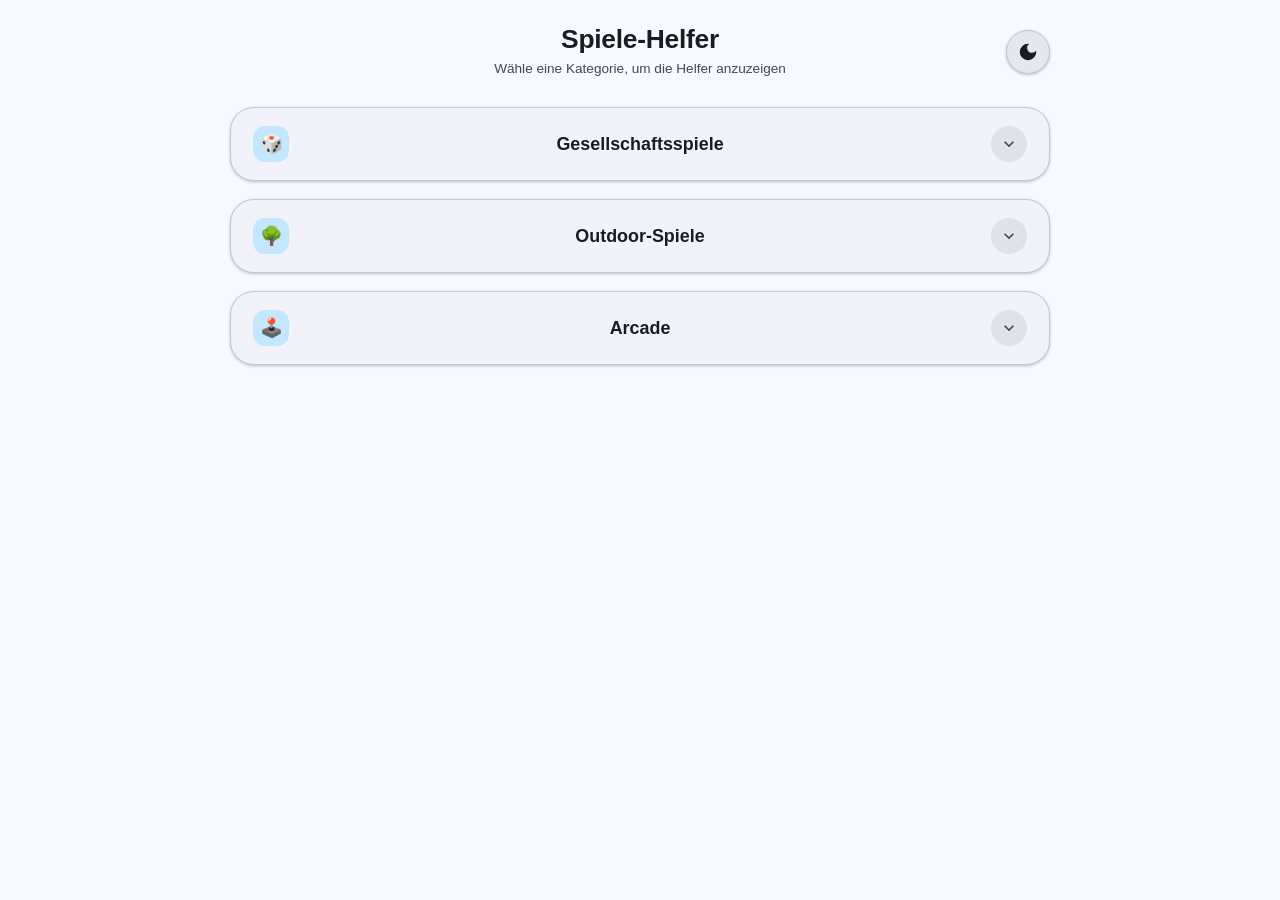
==== index.html @ da310064 "Add files via upload Komplette Überarbeitung der Optik in M3 Material Design.  Vereinheitlichung vo" ====
<!DOCTYPE html>
<html lang="de">
<head>
  <meta charset="UTF-8">
  <meta name="viewport" content="width=device-width, initial-scale=1.0">

  <!-- Cache-Steuerung -->
  <meta http-equiv="Cache-Control" content="no-cache, no-store, must-revalidate">
  <meta http-equiv="Pragma" content="no-cache">
  <meta http-equiv="Expires" content="0">

  <title>Spiele-Helfer</title>
  <link rel="manifest" href="manifest.json">
  <link rel="stylesheet" href="styles.css">
  <script>
    (function() {
      function updateLinks(theme) {
        document.querySelectorAll('a[href]').forEach(function(link) {
          const raw = link.getAttribute('href');
          if (!raw || raw.startsWith('#') || raw.startsWith('javascript:')) return;
          link.setAttribute('href', raw.split('#')[0] + '#theme=' + theme);
        });
      }
      function applyTheme(theme) {
        document.documentElement.setAttribute('data-theme', theme);
        try { localStorage.setItem('spiele_theme', theme); } catch (e) {}
        try { window.name = 'spiele_theme:' + theme; } catch (e) {}
        try { history.replaceState(null, '', location.pathname + location.search + '#theme=' + theme); } catch (e) {}
        updateLinks(theme);
      }
      function getInitialTheme() {
        const hashMatch = (location.hash || '').match(/theme=(dark|light)/);
        if (hashMatch) return hashMatch[1];
        const nameMatch = (window.name || '').match(/spiele_theme:(dark|light)/);
        if (nameMatch) return nameMatch[1];
        try {
          const saved = localStorage.getItem('spiele_theme');
          if (saved === 'dark' || saved === 'light') return saved;
        } catch (e) {}
        return (window.matchMedia && window.matchMedia('(prefers-color-scheme: dark)').matches) ? 'dark' : 'light';
      }
      applyTheme(getInitialTheme());
      window.addEventListener('DOMContentLoaded', function() {
        applyTheme(document.documentElement.getAttribute('data-theme') || 'dark');
      });
      window.addEventListener('pageshow', function() {
        const nameMatch = (window.name || '').match(/spiele_theme:(dark|light)/);
        if (nameMatch) { applyTheme(nameMatch[1]); return; }
        try {
          const saved = localStorage.getItem('spiele_theme');
          if (saved === 'dark' || saved === 'light') applyTheme(saved);
        } catch (err) {}
      });
      window.addEventListener('storage', function(e) {
        if (e.key === 'spiele_theme' && (e.newValue === 'dark' || e.newValue === 'light')) {
          applyTheme(e.newValue);
        }
      });
      document.addEventListener('click', function(e) {
        const link = e.target && e.target.closest ? e.target.closest('a[href]') : null;
        if (!link) return;
        const raw = link.getAttribute('href');
        if (!raw || raw.startsWith('#') || raw.startsWith('javascript:')) return;
        const theme = document.documentElement.getAttribute('data-theme') || 'dark';
        link.setAttribute('href', raw.split('#')[0] + '#theme=' + theme);
      }, true);
      window.toggleTheme = function() {
        const current = document.documentElement.getAttribute('data-theme') || 'dark';
        applyTheme(current === 'dark' ? 'light' : 'dark');
      };
    })();
  </script>
  <style>
    .container {
      width: 100%;
      max-width: 820px;
    }

    /* M3 Category Accordion */
    details.category {
      margin-bottom: 18px;
      border: 1px solid var(--md-sys-color-outline-variant);
      border-radius: var(--md-sys-shape-corner-xl);
      background-color: var(--md-sys-color-surface-container-low);
      box-shadow: var(--md-sys-elevation-1);
      overflow: hidden;
      transition: border-color 0.2s ease, background-color 0.25s ease, box-shadow 0.2s ease;
    }

    details.category[open] {
      border-color: var(--md-sys-color-primary);
      background-color: var(--md-sys-color-surface-container);
    }

    summary.category-header {
      padding: 18px 22px;
      font-size: 1.12rem;
      font-weight: 700;
      color: var(--md-sys-color-on-surface);
      cursor: pointer;
      list-style: none;
      display: grid;
      grid-template-columns: 36px 1fr 36px;
      align-items: center;
      gap: 12px;
      user-select: none;
      transition: background-color 0.2s ease, color 0.2s ease;
    }

    summary.category-header::-webkit-details-marker {
      display: none;
    }

    summary.category-header:hover {
      background-color: var(--md-sys-color-surface-container-high);
    }

    .category-label {
      text-align: center;
      width: 100%;
    }

    .category-badge {
      display: inline-flex;
      align-items: center;
      justify-content: center;
      width: 36px;
      height: 36px;
      border-radius: var(--md-sys-shape-corner-md);
      background-color: var(--md-sys-color-secondary-container);
      color: var(--md-sys-color-on-secondary-container);
      font-size: 1.15rem;
    }

    .chevron {
      width: 36px;
      height: 36px;
      border-radius: var(--md-sys-shape-corner-full);
      display: inline-flex;
      align-items: center;
      justify-content: center;
      background-color: var(--md-sys-color-surface-container-highest);
      color: var(--md-sys-color-on-surface-variant);
      transition: transform 0.25s ease, background-color 0.2s ease, color 0.2s ease;
    }

    .chevron svg {
      width: 20px;
      height: 20px;
      fill: currentColor;
    }

    details[open] .chevron {
      transform: rotate(180deg);
      background-color: var(--md-sys-color-primary-container);
      color: var(--md-sys-color-on-primary-container);
    }

    /* Spiele-Grid innerhalb einer Kategorie */
    .grid {
      display: grid;
      grid-template-columns: repeat(auto-fit, minmax(230px, 1fr));
      gap: 14px;
      padding: 4px 18px 20px 18px;
    }

    .game-card {
      background-color: var(--md-sys-color-surface-container-lowest);
      border: 1px solid var(--md-sys-color-outline-variant);
      border-radius: var(--md-sys-shape-corner-lg);
      padding: 18px;
      text-decoration: none;
      color: var(--md-sys-color-on-surface);
      transition: transform 0.2s ease, border-color 0.2s ease, box-shadow 0.2s ease, background-color 0.2s ease;
      display: flex;
      align-items: flex-start;
      gap: 14px;
      box-shadow: var(--md-sys-elevation-1);
    }

    .game-card:hover {
      transform: translateY(-2px);
      border-color: var(--md-sys-color-primary);
      box-shadow: var(--md-sys-elevation-2);
      background-color: var(--md-sys-color-surface-container-low);
    }

    .game-card:active {
      transform: scale(0.98);
    }

    .icon {
      width: 48px;
      height: 48px;
      border-radius: var(--md-sys-shape-corner-md);
      background-color: var(--md-sys-color-primary-container);
      color: var(--md-sys-color-on-primary-container);
      display: flex;
      align-items: center;
      justify-content: center;
      font-size: 1.6rem;
      flex-shrink: 0;
    }

    .title {
      font-size: 1.05rem;
      font-weight: 700;
      margin-bottom: 4px;
      color: var(--md-sys-color-on-surface);
    }

    .desc {
      font-size: 0.85rem;
      color: var(--md-sys-color-on-surface-variant);
      line-height: 1.4;
    }
  </style>
</head>
<body>

<div class="container">
  <header class="m3-top-app-bar">
    <div class="m3-top-app-bar-spacer" aria-hidden="true"></div>
    <div class="m3-top-app-bar-title-group">
      <h1 class="m3-top-app-bar-title">Spiele-Helfer</h1>
      <p class="m3-top-app-bar-subtitle">Wähle eine Kategorie, um die Helfer anzuzeigen</p>
    </div>
    <button type="button" class="m3-icon-btn" onclick="toggleTheme()" aria-label="Darstellung umschalten" title="Light/Dark Mode umschalten">
      <svg class="icon-sun" viewBox="0 0 24 24" aria-hidden="true"><path d="M12 7c-2.76 0-5 2.24-5 5s2.24 5 5 5 5-2.24 5-5-2.24-5-5-5zM2 13h2c.55 0 1-.45 1-1s-.45-1-1-1H2c-.55 0-1 .45-1 1s.45 1 1 1zm18 0h2c.55 0 1-.45 1-1s-.45-1-1-1h-2c-.55 0-1 .45-1 1s.45 1 1 1zM11 2v2c0 .55.45 1 1 1s1-.45 1-1V2c0-.55-.45-1-1-1s-1 .45-1 1zm0 18v2c0 .55.45 1 1 1s1-.45 1-1v-2c0-.55-.45-1-1-1s-1 .45-1 1zM5.99 4.58a.996.996 0 0 0-1.41 0 .996.996 0 0 0 0 1.41l1.06 1.06c.39.39 1.03.39 1.41 0s.39-1.03 0-1.41L5.99 4.58zm12.37 12.37a.996.996 0 0 0-1.41 0 .996.996 0 0 0 0 1.41l1.06 1.06c.39.39 1.03.39 1.41 0a.996.996 0 0 0 0-1.41l-1.06-1.06zm1.06-10.96a.996.996 0 0 0 0-1.41.996.996 0 0 0-1.41 0l-1.06 1.06c-.39.39-.39 1.03 0 1.41s1.03.39 1.41 0l1.06-1.06zM7.05 18.36a.996.996 0 0 0 0-1.41.996.996 0 0 0-1.41 0l-1.06 1.06c-.39.39-.39 1.03 0 1.41s1.03.39 1.41 0l1.06-1.06z"/></svg>
      <svg class="icon-moon" viewBox="0 0 24 24" aria-hidden="true"><path d="M12 3a9 9 0 1 0 9 9c0-.46-.04-.92-.1-1.36a5.389 5.389 0 0 1-4.4 2.26 5.403 5.403 0 0 1-3.14-9.8c-.44-.06-.9-.1-1.36-.1z"/></svg>
    </button>
  </header>

  <!-- 1. Kategorie: Gesellschaftsspiele -->
  <details class="category" close>
    <summary class="category-header">
      <span class="category-badge">🎲</span>
      <span class="category-label">Gesellschaftsspiele</span>
      <span class="chevron" aria-hidden="true">
        <svg viewBox="0 0 24 24"><path d="M7.41 8.59 12 13.17l4.59-4.58L18 10l-6 6-6-6z"/></svg>
      </span>
    </summary>
    <div class="grid">

      <a href="spiele/flip7.html" class="game-card">
        <div class="icon">🃏</div>
        <div>
          <div class="title">Flip7</div>
          <div class="desc">Scorekeeper mit Highscore-Board für Flip7.</div>
        </div>
      </a>

      <a href="spiele/wizard.html" class="game-card">
        <div class="icon">🧙‍♂️</div>
        <div>
          <div class="title">Wizard</div>
          <div class="desc">Rechner für Vorhersagen, Stiche und Punktestände.</div>
        </div>
      </a>

      <a href="spiele/qwirkle.html" class="game-card">
        <div class="icon">✨</div>
        <div>
          <div class="title">Qwirkle</div>
          <div class="desc">Digitaler Punkterechner für Qwirkle.</div>
        </div>
      </a>

      <a href="spiele/cabo.html" class="game-card">
        <div class="icon">🦄</div>
        <div>
          <div class="title">Cabo</div>
          <div class="desc">Punktehelfer mit automatischer Auswertung für Cabo.</div>
        </div>
      </a>

      <a href="spiele/tutto.html" class="game-card">
        <div class="icon">🎲</div>
        <div>
          <div class="title">Tutto</div>
          <div class="desc">Score-Assistant für Tutto.</div>
        </div>
      </a>

      <a href="spiele/wuerfel_auswahl.html" class="game-card">
        <div class="icon">🎯</div>
        <div>
          <div class="title">Yatzy / Kniffel</div>
          <div class="desc">Digitaler Punkteblock für Yatzy oder Kniffel.</div>
        </div>
      </a>

    </div>
  </details>

  <!-- 2. Kategorie: Outdoor Spiele -->
  <details class="category">
    <summary class="category-header">
      <span class="category-badge">🌳</span>
      <span class="category-label">Outdoor-Spiele</span>
      <span class="chevron" aria-hidden="true">
        <svg viewBox="0 0 24 24"><path d="M7.41 8.59 12 13.17l4.59-4.58L18 10l-6 6-6-6z"/></svg>
      </span>
    </summary>
    <div class="grid">
      <a href="spiele/minigolf.html" class="game-card">
        <div class="icon">⛳</div>
        <div>
          <div class="title">Minigolf</div>
          <div class="desc">Digitaler Minigolf-Zettel.</div>
        </div>
      </a>

      <a href="spiele/moelkky.html" class="game-card">
        <div class="icon">🪵</div>
        <div>
          <div class="title">Mölkky</div>
          <div class="desc">Punktetracker mit Fehlwurf-Logik.</div>
        </div>
      </a>
    </div>
  </details>

  <!-- 3. Kategorie: Arcade -->
  <details class="category">
    <summary class="category-header">
      <span class="category-badge">🕹️</span>
      <span class="category-label">Arcade</span>
      <span class="chevron" aria-hidden="true">
        <svg viewBox="0 0 24 24"><path d="M7.41 8.59 12 13.17l4.59-4.58L18 10l-6 6-6-6z"/></svg>
      </span>
    </summary>
    <div class="grid">
      <a href="spiele/flappy_henri.html" class="game-card">
        <div class="icon">🐎</div>
        <div>
          <div class="title">Flappy-Henri</div>
          <div class="desc">Arcade-Spiel mit Henri.</div>
        </div>
      </a>

      <a href="spiele/charlie_run.html" class="game-card">
        <div class="icon">🏃‍♀️</div>
        <div>
          <div class="title">Charlie Runner</div>
          <div class="desc">Endless-Runner mit Charlotte.</div>
        </div>
      </a>

      <a href="spiele/theken_tim.html" class="game-card">
        <div class="icon">🍺</div>
        <div>
          <div class="title">Theken Tim</div>
          <div class="desc">Zapfe Bier mit Tim.</div>
        </div>
      </a>
    </div>
  </details>

</div>

<script>
  if ('serviceWorker' in navigator) {
    window.addEventListener('load', () => {
      navigator.serviceWorker.register('./sw.js').catch(() => {});
    });
  }
</script>
</body>
</html>
---- styles.css ----
/* ==========================================================================
   Google Material Design 3 (M3) Unified Stylesheet - Spiele-Dashboard
   ========================================================================== */

:root,
[data-theme="light"] {
  color-scheme: light;
  /* M3 Light Palette */
  --md-sys-color-primary: #0b57d0;
  --md-sys-color-on-primary: #ffffff;
  --md-sys-color-primary-container: #d3e3fd;
  --md-sys-color-on-primary-container: #041e49;

  --md-sys-color-secondary: #00639b;
  --md-sys-color-on-secondary: #ffffff;
  --md-sys-color-secondary-container: #c2e7ff;
  --md-sys-color-on-secondary-container: #001d35;

  --md-sys-color-tertiary: #146c2e;
  --md-sys-color-on-tertiary: #ffffff;
  --md-sys-color-tertiary-container: #c4eed0;
  --md-sys-color-on-tertiary-container: #072711;

  --md-sys-color-error: #b3261e;
  --md-sys-color-on-error: #ffffff;
  --md-sys-color-error-container: #f9dedc;
  --md-sys-color-on-error-container: #410e0b;

  --md-sys-color-warning: #b06000;
  --md-sys-color-warning-container: #ffdf9e;
  --md-sys-color-on-warning-container: #381e00;

  --md-sys-color-purple: #6b21a8;
  --md-sys-color-purple-container: #f3e8ff;
  --md-sys-color-on-purple-container: #2e1065;

  --md-sys-color-background: #f8f9ff;
  --md-sys-color-on-background: #191c20;

  --md-sys-color-surface: #f8f9ff;
  --md-sys-color-surface-dim: #d8dae0;
  --md-sys-color-surface-bright: #f8f9ff;
  --md-sys-color-surface-container-lowest: #ffffff;
  --md-sys-color-surface-container-low: #f2f3fa;
  --md-sys-color-surface-container: #eceef4;
  --md-sys-color-surface-container-high: #e6e8ee;
  --md-sys-color-surface-container-highest: #e1e2e8;

  --md-sys-color-on-surface: #191c20;
  --md-sys-color-on-surface-variant: #43474e;
  --md-sys-color-outline: #73777f;
  --md-sys-color-outline-variant: #c3c6cf;

  --md-sys-color-scrim: rgba(0, 0, 0, 0.55);

  /* Elevations */
  --md-sys-elevation-1: 0 1px 3px 1px rgba(0, 0, 0, 0.08), 0 1px 2px 0 rgba(0, 0, 0, 0.12);
  --md-sys-elevation-2: 0 2px 6px 2px rgba(0, 0, 0, 0.08), 0 1px 2px 0 rgba(0, 0, 0, 0.12);
  --md-sys-elevation-3: 0 4px 12px 3px rgba(0, 0, 0, 0.10), 0 1px 3px 0 rgba(0, 0, 0, 0.14);

  /* Shapes */
  --md-sys-shape-corner-xs: 4px;
  --md-sys-shape-corner-sm: 8px;
  --md-sys-shape-corner-md: 12px;
  --md-sys-shape-corner-lg: 16px;
  --md-sys-shape-corner-xl: 24px;
  --md-sys-shape-corner-xxl: 28px;
  --md-sys-shape-corner-full: 9999px;
}

[data-theme="dark"] {
  color-scheme: dark;
  /* M3 Dark Palette */
  --md-sys-color-primary: #a8c7fa;
  --md-sys-color-on-primary: #062e6f;
  --md-sys-color-primary-container: #0842a0;
  --md-sys-color-on-primary-container: #d3e3fd;

  --md-sys-color-secondary: #7fcfff;
  --md-sys-color-on-secondary: #003355;
  --md-sys-color-secondary-container: #004a77;
  --md-sys-color-on-secondary-container: #c2e7ff;

  --md-sys-color-tertiary: #6dd58c;
  --md-sys-color-on-tertiary: #0a3818;
  --md-sys-color-tertiary-container: #0f5223;
  --md-sys-color-on-tertiary-container: #c4eed0;

  --md-sys-color-error: #f2b8b5;
  --md-sys-color-on-error: #601410;
  --md-sys-color-error-container: #8c1d18;
  --md-sys-color-on-error-container: #f9dedc;

  --md-sys-color-warning: #fbbc04;
  --md-sys-color-warning-container: #5b4300;
  --md-sys-color-on-warning-container: #ffdf9e;

  --md-sys-color-purple: #d8b4fe;
  --md-sys-color-purple-container: #4c1d95;
  --md-sys-color-on-purple-container: #f3e8ff;

  --md-sys-color-background: #111318;
  --md-sys-color-on-background: #e2e2e9;

  --md-sys-color-surface: #111318;
  --md-sys-color-surface-dim: #111318;
  --md-sys-color-surface-bright: #37393e;
  --md-sys-color-surface-container-lowest: #0c0e13;
  --md-sys-color-surface-container-low: #191c20;
  --md-sys-color-surface-container: #1d2024;
  --md-sys-color-surface-container-high: #282a2f;
  --md-sys-color-surface-container-highest: #33353a;

  --md-sys-color-on-surface: #e2e2e9;
  --md-sys-color-on-surface-variant: #c3c6cf;
  --md-sys-color-outline: #8d9199;
  --md-sys-color-outline-variant: #43474e;

  --md-sys-color-scrim: rgba(0, 0, 0, 0.72);

  /* Elevations */
  --md-sys-elevation-1: 0 1px 3px 1px rgba(0, 0, 0, 0.35), 0 1px 2px 0 rgba(0, 0, 0, 0.45);
  --md-sys-elevation-2: 0 2px 6px 2px rgba(0, 0, 0, 0.38), 0 1px 2px 0 rgba(0, 0, 0, 0.48);
  --md-sys-elevation-3: 0 4px 12px 3px rgba(0, 0, 0, 0.45), 0 1px 3px 0 rgba(0, 0, 0, 0.55);
}

/* ==========================================================================
   Base Reset & Typography
   ========================================================================== */

* {
  box-sizing: border-box;
  margin: 0;
  padding: 0;
  -webkit-tap-highlight-color: transparent;
}

body {
  font-family: 'Roboto', -apple-system, BlinkMacSystemFont, 'Segoe UI', Helvetica, Arial, sans-serif;
  background-color: var(--md-sys-color-background);
  color: var(--md-sys-color-on-background);
  min-height: 100vh;
  padding: max(16px, env(safe-area-inset-top)) max(16px, env(safe-area-inset-right)) max(24px, env(safe-area-inset-bottom)) max(16px, env(safe-area-inset-left));
  display: flex;
  flex-direction: column;
  align-items: center;
  transition: background-color 0.25s ease, color 0.25s ease;
  line-height: 1.5;
}

h1, h2, h3, .card-title {
  text-align: center;
}

.container {
  width: 100%;
  max-width: 720px;
  margin: 0 auto;
}

.container-narrow {
  width: 100%;
  max-width: 540px;
  margin: 0 auto;
}

.container-wide {
  width: 100%;
  max-width: 960px;
  margin: 0 auto;
}

/* ==========================================================================
   M3 Top App Bar (Symmetrisches 3-Spalten-Layout für exakt mittige Titel)
   ========================================================================== */

.m3-top-app-bar {
  width: 100%;
  display: grid;
  grid-template-columns: 44px 1fr 44px;
  align-items: center;
  gap: 12px;
  padding: 8px 0 20px 0;
  margin-bottom: 8px;
}

.m3-top-app-bar-spacer {
  width: 44px;
  height: 44px;
}

.m3-top-app-bar-title-group {
  display: flex;
  flex-direction: column;
  align-items: center;
  justify-content: center;
  text-align: center;
  min-width: 0;
  justify-self: center;
  width: 100%;
}

.m3-top-app-bar-title {
  font-size: 1.65rem;
  font-weight: 700;
  color: var(--md-sys-color-on-surface);
  letter-spacing: -0.01em;
  line-height: 1.2;
  text-align: center;
  width: 100%;
}

.m3-top-app-bar-subtitle {
  font-size: 0.85rem;
  font-weight: 500;
  color: var(--md-sys-color-on-surface-variant);
  margin-top: 3px;
  text-align: center;
  width: 100%;
}

/* M3 Icon Buttons (Haus-Symbol & Light/Dark-Symbol) */
.m3-nav-btn,
.m3-icon-btn {
  display: inline-flex;
  align-items: center;
  justify-content: center;
  width: 44px;
  height: 44px;
  padding: 0;
  border-radius: var(--md-sys-shape-corner-full);
  background-color: var(--md-sys-color-surface-container-high);
  color: var(--md-sys-color-on-surface);
  border: 1px solid var(--md-sys-color-outline-variant);
  text-decoration: none;
  cursor: pointer;
  box-shadow: var(--md-sys-elevation-1);
  transition: background-color 0.2s ease, transform 0.15s ease, border-color 0.2s ease, box-shadow 0.2s ease;
  flex-shrink: 0;
}

.m3-nav-btn:hover,
.m3-icon-btn:hover {
  background-color: var(--md-sys-color-surface-container-highest);
  border-color: var(--md-sys-color-primary);
  color: var(--md-sys-color-primary);
  box-shadow: var(--md-sys-elevation-2);
}

.m3-nav-btn:active,
.m3-icon-btn:active {
  transform: scale(0.94);
}

.m3-nav-btn svg,
.m3-icon-btn svg {
  width: 22px;
  height: 22px;
  fill: currentColor;
  display: block;
}

/* Automatische Symbol-Anzeige für Light/Dark Mode Umschalter */
.m3-icon-btn .icon-sun {
  display: none;
}
.m3-icon-btn .icon-moon {
  display: block;
}
[data-theme="dark"] .m3-icon-btn .icon-sun {
  display: block;
}
[data-theme="dark"] .m3-icon-btn .icon-moon {
  display: none;
}

/* ==========================================================================
   M3 Cards & Surfaces
   ========================================================================== */

.m3-card,
.card,
.setup-card {
  background-color: var(--md-sys-color-surface-container-low);
  border: 1px solid var(--md-sys-color-outline-variant);
  border-radius: var(--md-sys-shape-corner-xl);
  padding: 20px;
  margin-bottom: 16px;
  box-shadow: var(--md-sys-elevation-1);
  color: var(--md-sys-color-on-surface);
  transition: background-color 0.25s ease, border-color 0.25s ease;
}

.card-title {
  font-size: 1.15rem;
  font-weight: 700;
  color: var(--md-sys-color-on-surface);
  text-align: center;
  margin-bottom: 14px;
}

.m3-card-elevated {
  background-color: var(--md-sys-color-surface-container);
  box-shadow: var(--md-sys-elevation-2);
}

/* ==========================================================================
   M3 Buttons
   ========================================================================== */

button,
.btn {
  font-family: inherit;
  border: none;
  border-radius: var(--md-sys-shape-corner-full);
  padding: 12px 24px;
  font-size: 0.95rem;
  font-weight: 600;
  letter-spacing: 0.01em;
  cursor: pointer;
  display: inline-flex;
  align-items: center;
  justify-content: center;
  gap: 8px;
  transition: background-color 0.2s ease, box-shadow 0.2s ease, transform 0.15s ease, opacity 0.2s ease;
}

button:active,
.btn:active {
  transform: scale(0.98);
}

button:disabled,
.btn:disabled {
  opacity: 0.38;
  cursor: not-allowed;
  transform: none;
  box-shadow: none;
}

.btn,
.btn-filled,
.btn-primary,
.btn-confirm,
.btn-start,
.btn-next {
  background-color: var(--md-sys-color-primary);
  color: var(--md-sys-color-on-primary);
  box-shadow: var(--md-sys-elevation-1);
}

.btn:hover:not(:disabled),
.btn-filled:hover:not(:disabled),
.btn-primary:hover:not(:disabled),
.btn-confirm:hover:not(:disabled),
.btn-start:hover:not(:disabled),
.btn-next:hover:not(:disabled) {
  box-shadow: var(--md-sys-elevation-2);
  filter: brightness(1.06);
}

.btn-tonal,
.btn-secondary,
.btn-add {
  background-color: var(--md-sys-color-secondary-container);
  color: var(--md-sys-color-on-secondary-container);
  border: none;
}

.btn-tonal:hover:not(:disabled),
.btn-secondary:hover:not(:disabled),
.btn-add:hover:not(:disabled) {
  filter: brightness(0.96);
}

.btn-tertiary {
  background-color: var(--md-sys-color-tertiary-container);
  color: var(--md-sys-color-on-tertiary-container);
}

.btn-outline,
.btn-undo {
  background-color: transparent;
  color: var(--md-sys-color-on-surface-variant);
  border: 1px solid var(--md-sys-color-outline);
  box-shadow: none;
}

.btn-outline:hover:not(:disabled),
.btn-undo:hover:not(:disabled) {
  background-color: var(--md-sys-color-surface-container-high);
  color: var(--md-sys-color-on-surface);
}

/* Re-spezifiziere Top-Bar Icon-Buttons damit generische button-Regeln sie nicht überschreiben */
button.m3-icon-btn {
  padding: 0;
  width: 44px;
  height: 44px;
  background-color: var(--md-sys-color-surface-container-high);
  color: var(--md-sys-color-on-surface);
  border: 1px solid var(--md-sys-color-outline-variant);
}

/* ==========================================================================
   M3 Inputs & Text Fields
   ========================================================================== */

input[type="text"],
input[type="number"] {
  font-family: inherit;
  background-color: var(--md-sys-color-surface-container-lowest);
  color: var(--md-sys-color-on-surface);
  border: 1px solid var(--md-sys-color-outline);
  border-radius: var(--md-sys-shape-corner-md);
  padding: 12px 16px;
  font-size: 1rem;
  outline: none;
  transition: border-color 0.2s ease, box-shadow 0.2s ease, background-color 0.2s ease;
}

input[type="text"]::placeholder,
input[type="number"]::placeholder {
  color: var(--md-sys-color-on-surface-variant);
  opacity: 0.75;
}

input[type="text"]:focus,
input[type="number"]:focus {
  border-color: var(--md-sys-color-primary);
  box-shadow: 0 0 0 2px var(--md-sys-color-primary-container);
}

.input-group {
  display: flex;
  gap: 10px;
  align-items: stretch;
}

/* ==========================================================================
   M3 Modals / Dialogs
   ========================================================================== */

.modal-overlay {
  position: fixed;
  inset: 0;
  background-color: var(--md-sys-color-scrim);
  backdrop-filter: blur(4px);
  display: flex;
  align-items: center;
  justify-content: center;
  padding: 20px;
  z-index: 1000;
}

.modal-content,
.result-card,
.winner-card {
  background-color: var(--md-sys-color-surface-container-high);
  color: var(--md-sys-color-on-surface);
  border: 1px solid var(--md-sys-color-outline-variant);
  border-radius: var(--md-sys-shape-corner-xxl);
  padding: 28px 24px;
  text-align: center;
  max-width: 420px;
  width: 100%;
  box-shadow: var(--md-sys-elevation-3);
}

/* ==========================================================================
   M3 Tables
   ========================================================================== */

table {
  width: 100%;
  border-collapse: collapse;
  color: var(--md-sys-color-on-surface);
}

th {
  background-color: var(--md-sys-color-surface-container-high);
  color: var(--md-sys-color-on-surface-variant);
  font-weight: 600;
  padding: 12px 10px;
  border-bottom: 1px solid var(--md-sys-color-outline-variant);
}

td {
  padding: 12px 10px;
  border-bottom: 1px solid var(--md-sys-color-outline-variant);
  color: var(--md-sys-color-on-surface);
}

.hidden {
  display: none !important;
}
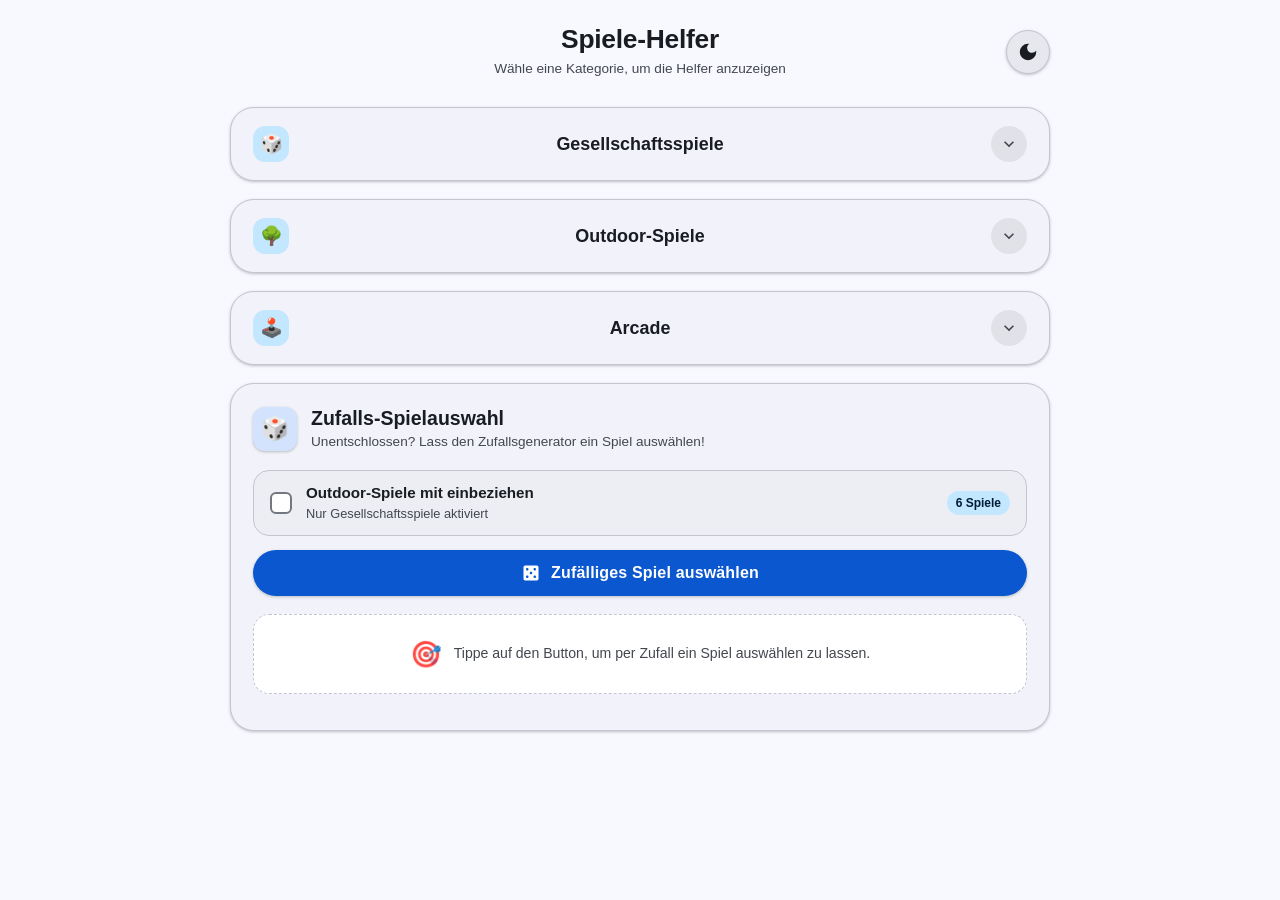
==== commit 202863c9: "Add files via upload" ====
--- a/index.html
+++ b/index.html
@@ -74,6 +74,8 @@
     .container {
       width: 100%;
       max-width: 820px;
+      position: relative;
+      z-index: 2;
     }
 
     /* M3 Category Accordion */
@@ -130,6 +132,11 @@
       background-color: var(--md-sys-color-secondary-container);
       color: var(--md-sys-color-on-secondary-container);
       font-size: 1.15rem;
+      transition: transform 0.2s ease;
+    }
+
+    summary.category-header:hover .category-badge {
+      transform: scale(1.1);
     }
 
     .chevron {
@@ -214,9 +221,405 @@
       color: var(--md-sys-color-on-surface-variant);
       line-height: 1.4;
     }
+
+    /* ==========================================================================
+       M3 Zufallsgenerator / Random Game Picker
+       ========================================================================== */
+    .random-picker-card {
+      margin-top: 10px;
+      margin-bottom: 24px;
+      border: 1px solid var(--md-sys-color-outline-variant);
+      border-radius: var(--md-sys-shape-corner-xl);
+      background-color: var(--md-sys-color-surface-container-low);
+      box-shadow: var(--md-sys-elevation-1);
+      padding: 22px;
+      transition: border-color 0.25s ease, background-color 0.25s ease, box-shadow 0.25s ease;
+      position: relative;
+      overflow: hidden;
+    }
+
+    .random-picker-card:hover {
+      border-color: var(--md-sys-color-outline);
+    }
+
+    .random-picker-header {
+      display: flex;
+      align-items: center;
+      gap: 14px;
+      margin-bottom: 18px;
+    }
+
+    .random-badge {
+      display: inline-flex;
+      align-items: center;
+      justify-content: center;
+      width: 44px;
+      height: 44px;
+      border-radius: var(--md-sys-shape-corner-md);
+      background-color: var(--md-sys-color-primary-container);
+      color: var(--md-sys-color-on-primary-container);
+      font-size: 1.4rem;
+      flex-shrink: 0;
+      box-shadow: var(--md-sys-elevation-1);
+      transition: transform 0.25s ease;
+    }
+
+    .random-picker-card:hover .random-badge {
+      transform: scale(1.08) rotate(-6deg);
+    }
+
+    .random-header-text {
+      flex: 1;
+      min-width: 0;
+    }
+
+    .random-title {
+      font-size: 1.22rem;
+      font-weight: 700;
+      color: var(--md-sys-color-on-surface);
+      line-height: 1.25;
+      text-align: left;
+      margin: 0 0 3px 0;
+    }
+
+    .random-subtitle {
+      font-size: 0.85rem;
+      color: var(--md-sys-color-on-surface-variant);
+      margin: 0;
+      line-height: 1.35;
+      text-align: left;
+    }
+
+    /* Controls: Checkbox & Roll Button */
+    .random-controls {
+      display: flex;
+      flex-direction: column;
+      gap: 14px;
+      margin-bottom: 18px;
+    }
+
+    /* M3 Styled Checkbox Container */
+    .m3-checkbox-label {
+      display: flex;
+      align-items: center;
+      gap: 14px;
+      cursor: pointer;
+      user-select: none;
+      padding: 12px 16px;
+      border-radius: var(--md-sys-shape-corner-lg);
+      background-color: var(--md-sys-color-surface-container);
+      border: 1px solid var(--md-sys-color-outline-variant);
+      transition: background-color 0.2s ease, border-color 0.2s ease, box-shadow 0.2s ease;
+    }
+
+    .m3-checkbox-label:hover {
+      background-color: var(--md-sys-color-surface-container-high);
+      border-color: var(--md-sys-color-primary);
+    }
+
+    .m3-checkbox-input {
+      position: absolute;
+      opacity: 0;
+      width: 0;
+      height: 0;
+      margin: 0;
+      pointer-events: none;
+    }
+
+    .m3-checkbox-box {
+      width: 22px;
+      height: 22px;
+      border-radius: 6px;
+      border: 2px solid var(--md-sys-color-outline);
+      background-color: var(--md-sys-color-surface-container-lowest);
+      display: flex;
+      align-items: center;
+      justify-content: center;
+      flex-shrink: 0;
+      transition: all 0.2s cubic-bezier(0.4, 0, 0.2, 1);
+    }
+
+    .m3-checkbox-input:checked + .m3-checkbox-box {
+      background-color: var(--md-sys-color-primary);
+      border-color: var(--md-sys-color-primary);
+    }
+
+    .m3-checkbox-input:focus-visible + .m3-checkbox-box {
+      outline: 2px solid var(--md-sys-color-primary);
+      outline-offset: 2px;
+    }
+
+    .m3-check-icon {
+      width: 16px;
+      height: 16px;
+      fill: var(--md-sys-color-on-primary);
+      transform: scale(0);
+      opacity: 0;
+      transition: transform 0.18s cubic-bezier(0.4, 0, 0.2, 1), opacity 0.18s ease;
+    }
+
+    .m3-checkbox-input:checked + .m3-checkbox-box .m3-check-icon {
+      transform: scale(1);
+      opacity: 1;
+    }
+
+    .m3-checkbox-info {
+      display: flex;
+      flex-direction: column;
+      flex: 1;
+      min-width: 0;
+    }
+
+    .m3-checkbox-title {
+      font-size: 0.95rem;
+      font-weight: 600;
+      color: var(--md-sys-color-on-surface);
+      line-height: 1.3;
+    }
+
+    .m3-checkbox-desc {
+      font-size: 0.8rem;
+      color: var(--md-sys-color-on-surface-variant);
+      margin-top: 1px;
+    }
+
+    .pool-badge {
+      display: inline-flex;
+      align-items: center;
+      padding: 3px 9px;
+      border-radius: var(--md-sys-shape-corner-full);
+      background-color: var(--md-sys-color-secondary-container);
+      color: var(--md-sys-color-on-secondary-container);
+      font-size: 0.75rem;
+      font-weight: 600;
+      margin-left: auto;
+      flex-shrink: 0;
+      transition: background-color 0.2s ease, color 0.2s ease;
+    }
+
+    /* Roll Button */
+    .random-btn-roll {
+      width: 100%;
+      padding: 13px 24px;
+      font-size: 1rem;
+      font-weight: 700;
+      border-radius: var(--md-sys-shape-corner-full);
+      background-color: var(--md-sys-color-primary);
+      color: var(--md-sys-color-on-primary);
+      display: inline-flex;
+      align-items: center;
+      justify-content: center;
+      gap: 10px;
+      cursor: pointer;
+      border: none;
+      box-shadow: var(--md-sys-elevation-1);
+      transition: background-color 0.2s ease, transform 0.15s ease, box-shadow 0.2s ease, filter 0.2s ease;
+    }
+
+    .random-btn-roll:hover:not(:disabled) {
+      box-shadow: var(--md-sys-elevation-2);
+      filter: brightness(1.07);
+      transform: translateY(-1px);
+    }
+
+    .random-btn-roll:active:not(:disabled) {
+      transform: scale(0.98);
+    }
+
+    .random-btn-roll:disabled {
+      opacity: 0.65;
+      cursor: wait;
+      transform: none;
+    }
+
+    .random-btn-icon {
+      width: 20px;
+      height: 20px;
+      fill: currentColor;
+      transition: transform 0.3s ease;
+    }
+
+    .random-btn-roll.is-rolling .random-btn-icon {
+      animation: diceSpin 0.5s infinite linear;
+    }
+
+    @keyframes diceSpin {
+      0% { transform: rotate(0deg); }
+      100% { transform: rotate(360deg); }
+    }
+
+    /* Result Area */
+    .random-result-container {
+      position: relative;
+      min-height: 94px;
+    }
+
+    .random-placeholder {
+      display: flex;
+      align-items: center;
+      justify-content: center;
+      gap: 12px;
+      padding: 20px 16px;
+      border: 1.5px dashed var(--md-sys-color-outline-variant);
+      border-radius: var(--md-sys-shape-corner-lg);
+      background-color: var(--md-sys-color-surface-container-lowest);
+      text-align: center;
+      color: var(--md-sys-color-on-surface-variant);
+      transition: opacity 0.2s ease, border-color 0.2s ease;
+    }
+
+    .placeholder-icon {
+      font-size: 1.6rem;
+      opacity: 0.85;
+    }
+
+    .placeholder-text {
+      font-size: 0.88rem;
+      font-weight: 500;
+      color: var(--md-sys-color-on-surface-variant);
+      margin: 0;
+    }
+
+    /* Active Game Result Card */
+    .random-game-card {
+      display: flex;
+      align-items: flex-start;
+      gap: 16px;
+      padding: 18px 20px;
+      border-radius: var(--md-sys-shape-corner-lg);
+      border: 2px solid var(--md-sys-color-primary);
+      background-color: var(--md-sys-color-surface-container-lowest);
+      box-shadow: var(--md-sys-elevation-2);
+      text-decoration: none;
+      color: var(--md-sys-color-on-surface);
+      position: relative;
+      cursor: pointer;
+      overflow: hidden;
+      transition: transform 0.2s ease, box-shadow 0.2s ease, border-color 0.2s ease, background-color 0.2s ease;
+    }
+
+    .random-game-card:hover {
+      transform: translateY(-2px);
+      box-shadow: var(--md-sys-elevation-3);
+      background-color: var(--md-sys-color-surface-container-low);
+    }
+
+    .random-game-card:active {
+      transform: scale(0.99);
+    }
+
+    .random-game-icon-wrap {
+      width: 54px;
+      height: 54px;
+      border-radius: var(--md-sys-shape-corner-md);
+      background-color: var(--md-sys-color-primary-container);
+      color: var(--md-sys-color-on-primary-container);
+      display: flex;
+      align-items: center;
+      justify-content: center;
+      font-size: 1.85rem;
+      flex-shrink: 0;
+      box-shadow: var(--md-sys-elevation-1);
+      transition: transform 0.25s ease;
+    }
+
+    .random-game-card:hover .random-game-icon-wrap {
+      transform: scale(1.08) rotate(4deg);
+    }
+
+    .random-game-info {
+      flex: 1;
+      min-width: 0;
+    }
+
+    .random-badge-row {
+      display: flex;
+      align-items: center;
+      gap: 8px;
+      margin-bottom: 5px;
+      flex-wrap: wrap;
+    }
+
+    .random-cat-badge {
+      font-size: 0.74rem;
+      font-weight: 700;
+      padding: 2px 8px;
+      border-radius: var(--md-sys-shape-corner-full);
+      background-color: var(--md-sys-color-secondary-container);
+      color: var(--md-sys-color-on-secondary-container);
+      text-transform: uppercase;
+      letter-spacing: 0.03em;
+    }
+
+    .random-cat-badge.cat-outdoor {
+      background-color: var(--md-sys-color-tertiary-container);
+      color: var(--md-sys-color-on-tertiary-container);
+    }
+
+    .random-pick-pill {
+      font-size: 0.72rem;
+      font-weight: 700;
+      padding: 2px 8px;
+      border-radius: var(--md-sys-shape-corner-full);
+      background-color: var(--md-sys-color-primary-container);
+      color: var(--md-sys-color-on-primary-container);
+    }
+
+    .random-game-title {
+      font-size: 1.2rem;
+      font-weight: 700;
+      color: var(--md-sys-color-on-surface);
+      margin: 0 0 4px 0;
+      text-align: left;
+    }
+
+    .random-game-desc {
+      font-size: 0.85rem;
+      color: var(--md-sys-color-on-surface-variant);
+      line-height: 1.4;
+      margin: 0 0 10px 0;
+    }
+
+    .random-open-pill {
+      display: inline-flex;
+      align-items: center;
+      gap: 6px;
+      font-size: 0.85rem;
+      font-weight: 700;
+      color: var(--md-sys-color-primary);
+      transition: gap 0.2s ease;
+    }
+
+    .random-game-card:hover .random-open-pill {
+      gap: 9px;
+    }
+
+    .random-open-pill svg {
+      width: 16px;
+      height: 16px;
+      fill: currentColor;
+      transition: transform 0.2s ease;
+    }
+
+    .random-game-card:hover .random-open-pill svg {
+      transform: translateX(3px);
+    }
+
+    .random-game-card.is-shuffling {
+      opacity: 0.75;
+      pointer-events: none;
+      border-color: var(--md-sys-color-outline);
+    }
+
+    .random-game-card.is-selected {
+      animation: winnerPop 0.4s cubic-bezier(0.175, 0.885, 0.32, 1.275);
+    }
   </style>
 </head>
 <body>
+
+<!-- Responsive Vollbild Canvas für Partikel & Sprite FX -->
+<canvas id="fxCanvas" style="position:fixed; top:0; left:0; width:100vw; height:100vh; pointer-events:none; z-index:99999;"></canvas>
 
 <div class="container">
   <header class="m3-top-app-bar">
@@ -232,7 +635,7 @@
   </header>
 
   <!-- 1. Kategorie: Gesellschaftsspiele -->
-  <details class="category" close>
+  <details class="category" id="cat-boardgames">
     <summary class="category-header">
       <span class="category-badge">🎲</span>
       <span class="category-label">Gesellschaftsspiele</span>
@@ -246,7 +649,7 @@
         <div class="icon">🃏</div>
         <div>
           <div class="title">Flip7</div>
-          <div class="desc">Scorekeeper mit Highscore-Board für Flip7.</div>
+          <div class="desc">Scorekeeper mit Highscore-Board & flexibler Spielerauswahl.</div>
         </div>
       </a>
 
@@ -294,7 +697,7 @@
   </details>
 
   <!-- 2. Kategorie: Outdoor Spiele -->
-  <details class="category">
+  <details class="category" id="cat-outdoor">
     <summary class="category-header">
       <span class="category-badge">🌳</span>
       <span class="category-label">Outdoor-Spiele</span>
@@ -322,7 +725,7 @@
   </details>
 
   <!-- 3. Kategorie: Arcade -->
-  <details class="category">
+  <details class="category" id="cat-arcade">
     <summary class="category-header">
       <span class="category-badge">🕹️</span>
       <span class="category-label">Arcade</span>
@@ -357,7 +760,1567 @@
     </div>
   </details>
 
+  <!-- 4. Zufallsgenerator -->
+  <section class="random-picker-card" id="random-picker" aria-labelledby="random-picker-title">
+    <div class="random-picker-header">
+      <span class="random-badge" aria-hidden="true">🎲</span>
+      <div class="random-header-text">
+        <h2 id="random-picker-title" class="random-title">Zufalls-Spielauswahl</h2>
+        <p class="random-subtitle">Unentschlossen? Lass den Zufallsgenerator ein Spiel auswählen!</p>
+      </div>
+    </div>
+
+    <div class="random-controls">
+      <!-- Checkbox: Outdoor-Spiele mit einbeziehen -->
+      <label class="m3-checkbox-label" for="include-outdoor-cb">
+        <input type="checkbox" id="include-outdoor-cb" class="m3-checkbox-input">
+        <span class="m3-checkbox-box" aria-hidden="true">
+          <svg viewBox="0 0 24 24" class="m3-check-icon">
+            <path d="M9 16.17L4.83 12l-1.42 1.41L9 19 21 7l-1.41-1.41z"/>
+          </svg>
+        </span>
+        <div class="m3-checkbox-info">
+          <span class="m3-checkbox-title">Outdoor-Spiele mit einbeziehen</span>
+          <span class="m3-checkbox-desc" id="pool-status-desc">Nur Gesellschaftsspiele aktiviert</span>
+        </div>
+        <span class="pool-badge" id="pool-count-badge">6 Spiele</span>
+      </label>
+
+      <!-- Action Button -->
+      <button type="button" id="btn-roll-game" class="random-btn-roll">
+        <svg class="random-btn-icon" viewBox="0 0 24 24" aria-hidden="true">
+          <path d="M19 3H5c-1.1 0-2 .9-2 2v14c0 1.1.9 2 2 2h14c1.1 0 2-.9 2-2V5c0-1.1-.9-2-2-2zM7.5 18c-.83 0-1.5-.67-1.5-1.5S6.67 15 7.5 15s1.5.67 1.5 1.5S8.33 18 7.5 18zm0-9C6.67 9 6 8.33 6 7.5S6.67 6 7.5 6 9 6.67 9 7.5 8.33 9 7.5 9zm4.5 4.5c-.83 0-1.5-.67-1.5-1.5s.67-1.5 1.5-1.5 1.5.67 1.5 1.5-.67 1.5-1.5 1.5zm4.5 4.5c-.83 0-1.5-.67-1.5-1.5s.67-1.5 1.5-1.5 1.5.67 1.5 1.5-.67 1.5-1.5 1.5zm0-9c-.83 0-1.5-.67-1.5-1.5S15.67 6 16.5 6s1.5.67 1.5 1.5-.67 1.5-1.5 1.5z"/>
+        </svg>
+        <span id="btn-roll-text">Zufälliges Spiel auswählen</span>
+      </button>
+    </div>
+
+    <!-- Result / Chosen Game -->
+    <div class="random-result-container" id="random-result-container">
+      <div id="random-placeholder" class="random-placeholder">
+        <span class="placeholder-icon" aria-hidden="true">🎯</span>
+        <p class="placeholder-text">Tippe auf den Button, um per Zufall ein Spiel auswählen zu lassen.</p>
+      </div>
+
+      <a href="#" id="random-game-card" class="random-game-card hidden" aria-label="Ausgewähltes Spiel per Klick öffnen">
+        <div class="random-game-icon-wrap" id="random-card-icon">🎲</div>
+        <div class="random-game-info">
+          <div class="random-badge-row">
+            <span class="random-cat-badge" id="random-card-cat">🎲 Gesellschaftsspiel</span>
+            <span class="random-pick-pill">Treffer!</span>
+          </div>
+          <h3 class="random-game-title" id="random-card-title">Flip7</h3>
+          <p class="random-game-desc" id="random-card-desc">Scorekeeper mit Highscore-Board & flexibler Spielerauswahl.</p>
+          <div class="random-open-pill">
+            <span>Spiel jetzt öffnen</span>
+            <svg viewBox="0 0 24 24" aria-hidden="true"><path d="M5 13h11.86l-5.43 5.43 1.42 1.42L21.14 12l-8.29-8.29-1.42 1.42L16.86 11H5v2z"/></svg>
+          </div>
+        </div>
+      </a>
+    </div>
+  </section>
+
 </div>
+
+<!-- ==========================================================================
+     HOCHENTWICKELTE HTML5 CANVAS VOLLBILD-PARTIKEL- & SPRITE-ENGINE
+     ========================================================================== -->
+<script>
+(function() {
+  'use strict';
+
+  const canvas = document.getElementById('fxCanvas');
+  const ctx = canvas.getContext('2d');
+
+  let width = 0;
+  let height = 0;
+  let dpr = 1;
+  let animId = null;
+  let currentEffect = null;
+  let effectStartTime = 0;
+  const EFFECT_DURATION = 2300; // 2.3 Sekunden Gesamtlaufzeit
+  const FADE_DURATION = 650;   // Letzte 650ms sanftes Ausblenden
+
+  // ==========================================
+  // Resize & DPI Handling
+  // ==========================================
+  function resize() {
+    dpr = Math.min(window.devicePixelRatio || 1, 2);
+    width = window.innerWidth;
+    height = window.innerHeight;
+    canvas.width = Math.floor(width * dpr);
+    canvas.height = Math.floor(height * dpr);
+    canvas.style.width = width + 'px';
+    canvas.style.height = height + 'px';
+    ctx.setTransform(dpr, 0, 0, dpr, 0, 0);
+  }
+  window.addEventListener('resize', resize);
+  resize();
+
+  function isDarkMode() {
+    const docTheme = document.documentElement.getAttribute('data-theme');
+    if (docTheme) return docTheme === 'dark';
+    return window.matchMedia && window.matchMedia('(prefers-color-scheme: dark)').matches;
+  }
+
+  // ==========================================
+  // 3D Matrix & Vektor Hilfsfunktionen
+  // ==========================================
+  function rotatePoint3D(p, rx, ry, rz) {
+    let [x, y, z] = p;
+    // Rotate X
+    const cx = Math.cos(rx), sx = Math.sin(rx);
+    const y1 = y * cx - z * sx;
+    const z1 = y * sx + z * cx;
+    // Rotate Y
+    const cy = Math.cos(ry), sy = Math.sin(ry);
+    const x2 = x * cy + z1 * sy;
+    const z2 = -x * sy + z1 * cy;
+    // Rotate Z
+    const cz = Math.cos(rz), sz = Math.sin(rz);
+    const x3 = x2 * cz - y1 * sz;
+    const y3 = x2 * sz + y1 * cz;
+    return [x3, y3, z2];
+  }
+
+  // Bilineare Interpolation für Pips auf rotierender 3D-Fläche
+  function interpolateQuad(p0, p1, p2, p3, u, v) {
+    const w0 = (0.5 - u) * (0.5 - v);
+    const w1 = (0.5 + u) * (0.5 - v);
+    const w2 = (0.5 + u) * (0.5 + v);
+    const w3 = (0.5 - u) * (0.5 + v);
+    return [
+      w0 * p0[0] + w1 * p1[0] + w2 * p2[0] + w3 * p3[0],
+      w0 * p0[1] + w1 * p1[1] + w2 * p2[1] + w3 * p3[1]
+    ];
+  }
+
+  // ==========================================
+  // EFFEKT 1: GESELLSCHAFTSSPIELE (3D WÜRFEL & MEEPLES)
+  // ==========================================
+  class BoardGamesFX {
+    constructor() {
+      this.dice = [];
+      this.meeples = [];
+      this.sparkles = [];
+      this.init();
+    }
+
+    init() {
+      const dark = isDarkMode();
+      const numDice = 7;
+      const diceThemes = [
+        { body: '#ffffff', pip: '#111827', edge: '#cbd5e1', accentPip: '#dc2626' }, // Elfenbeinweiß
+        { body: '#ffffff', pip: '#111827', edge: '#cbd5e1', accentPip: '#dc2626' },
+        { body: '#e11d48', pip: '#ffffff', edge: '#9f1239', accentPip: '#ffd54f' }, // Rubinrot
+        { body: '#2563eb', pip: '#ffffff', edge: '#1d4ed8', accentPip: '#ffffff' }, // Königsblau
+        { body: '#059669', pip: '#ffffff', edge: '#047857', accentPip: '#ffffff' }, // Smaragdgrün
+        { body: '#ffffff', pip: '#0f172a', edge: '#94a3b8', accentPip: '#dc2626' },
+        { body: '#d97706', pip: '#ffffff', edge: '#b45309', accentPip: '#111827' }  // Bernstein
+      ];
+
+      for (let i = 0; i < numDice; i++) {
+        const t = diceThemes[i % diceThemes.length];
+        const startX = width * (0.15 + 0.7 * (i / (numDice - 1))) + (Math.random() - 0.5) * 80;
+        const startY = height * 0.45 + (Math.random() - 0.5) * 60;
+        const vx = (Math.random() - 0.5) * 550;
+        const vy = -(650 + Math.random() * 550);
+
+        this.dice.push({
+          x: startX,
+          y: startY,
+          vx: vx,
+          vy: vy,
+          size: 26 + Math.random() * 8, // Halbe Seitenlänge ca. 26-34px
+          rx: Math.random() * Math.PI * 2,
+          ry: Math.random() * Math.PI * 2,
+          rz: Math.random() * Math.PI * 2,
+          drx: (Math.random() - 0.5) * 9,
+          dry: (Math.random() - 0.5) * 9,
+          drz: (Math.random() - 0.5) * 9,
+          theme: t,
+          bounces: 0
+        });
+      }
+
+      // Meeples (Spielfiguren in M3 Farben)
+      const meepleColors = ['#0b57d0', '#b3261e', '#146c2e', '#e37400', '#6b21a8', '#00639b', '#d93025'];
+      const numMeeples = 10;
+      for (let i = 0; i < numMeeples; i++) {
+        const mx = width * (0.1 + 0.8 * Math.random());
+        const my = height * 0.5 + (Math.random() - 0.5) * 80;
+        this.meeples.push({
+          x: mx,
+          y: my,
+          vx: (Math.random() - 0.5) * 450,
+          vy: -(600 + Math.random() * 450),
+          rot: (Math.random() - 0.5) * 0.8,
+          dRot: (Math.random() - 0.5) * 5,
+          tumbleX: Math.random() * Math.PI * 2,
+          dTumbleX: (Math.random() - 0.5) * 7,
+          color: meepleColors[i % meepleColors.length],
+          size: 30 + Math.random() * 10
+        });
+      }
+
+      // 40 Funkelnde Konfetti / Spielchips
+      for (let i = 0; i < 45; i++) {
+        this.sparkles.push({
+          x: width * 0.5 + (Math.random() - 0.5) * (width * 0.6),
+          y: height * 0.45 + (Math.random() - 0.5) * 100,
+          vx: (Math.random() - 0.5) * 700,
+          vy: -(300 + Math.random() * 700),
+          size: 4 + Math.random() * 6,
+          color: meepleColors[Math.floor(Math.random() * meepleColors.length)],
+          rot: Math.random() * Math.PI * 2,
+          dRot: (Math.random() - 0.5) * 10,
+          shape: Math.random() > 0.4 ? 'circle' : 'star'
+        });
+      }
+    }
+
+    update(dt) {
+      const gravity = 1250;
+      const floor = height - 35;
+
+      // Update Dice
+      this.dice.forEach(d => {
+        d.vy += gravity * dt;
+        d.x += d.vx * dt;
+        d.y += d.vy * dt;
+
+        d.rx += d.drx * dt;
+        d.ry += d.dry * dt;
+        d.rz += d.drz * dt;
+
+        // Bounce am Boden
+        if (d.y > floor) {
+          d.y = floor;
+          d.vy = -Math.abs(d.vy) * 0.65;
+          d.vx *= 0.82;
+          d.drx *= 0.8;
+          d.dry *= 0.8;
+          d.drz *= 0.8;
+          d.bounces++;
+        }
+        // Wände
+        if (d.x < d.size) { d.x = d.size; d.vx = Math.abs(d.vx) * 0.7; }
+        if (d.x > width - d.size) { d.x = width - d.size; d.vx = -Math.abs(d.vx) * 0.7; }
+      });
+
+      // Update Meeples
+      this.meeples.forEach(m => {
+        m.vy += gravity * 0.9 * dt;
+        m.x += m.vx * dt;
+        m.y += m.vy * dt;
+        m.rot += m.dRot * dt;
+        m.tumbleX += m.dTumbleX * dt;
+
+        if (m.y > floor) {
+          m.y = floor;
+          m.vy = -Math.abs(m.vy) * 0.6;
+          m.vx *= 0.85;
+          m.dRot *= 0.8;
+        }
+      });
+
+      // Update Sparkles
+      this.sparkles.forEach(s => {
+        s.vy += gravity * 0.6 * dt;
+        s.x += s.vx * dt;
+        s.y += s.vy * dt;
+        s.rot += s.dRot * dt;
+      });
+    }
+
+    draw(ctx, alpha) {
+      ctx.save();
+      ctx.globalAlpha = alpha;
+
+      // 1. Sparkles zeichnen
+      this.sparkles.forEach(s => {
+        ctx.save();
+        ctx.translate(s.x, s.y);
+        ctx.rotate(s.rot);
+        ctx.fillStyle = s.color;
+        if (s.shape === 'circle') {
+          ctx.beginPath();
+          ctx.arc(0, 0, s.size * 0.5, 0, Math.PI * 2);
+          ctx.fill();
+        } else {
+          // 4-Point Star
+          ctx.beginPath();
+          for (let p = 0; p < 4; p++) {
+            const angle = (p * Math.PI) / 2;
+            const rOuter = s.size;
+            const rInner = s.size * 0.35;
+            ctx.lineTo(Math.cos(angle) * rOuter, Math.sin(angle) * rOuter);
+            ctx.lineTo(Math.cos(angle + Math.PI / 4) * rInner, Math.sin(angle + Math.PI / 4) * rInner);
+          }
+          ctx.closePath();
+          ctx.fill();
+        }
+        ctx.restore();
+      });
+
+      // 2. Meeples zeichnen
+      this.meeples.forEach(m => {
+        ctx.save();
+        ctx.translate(m.x, m.y);
+        ctx.rotate(m.rot);
+        const flip = Math.cos(m.tumbleX);
+        ctx.scale(flip, 1);
+
+        // Sanfter Schatten
+        ctx.shadowColor = 'rgba(0,0,0,0.35)';
+        ctx.shadowBlur = 8;
+        ctx.shadowOffsetY = 3;
+
+        this.drawMeepleSilhouette(ctx, m.size, m.color);
+        ctx.restore();
+      });
+
+      // 3. 3D Würfel mit Augen rendern
+      this.dice.forEach(d => {
+        this.render3DCube(ctx, d);
+      });
+
+      ctx.restore();
+    }
+
+    drawMeepleSilhouette(ctx, size, color) {
+      const s = size / 40;
+      ctx.fillStyle = color;
+      ctx.strokeStyle = 'rgba(255,255,255,0.4)';
+      ctx.lineWidth = 1.5;
+
+      ctx.beginPath();
+      // Kopf
+      ctx.arc(0, -13 * s, 6.5 * s, 0, Math.PI * 2);
+      ctx.closePath();
+      ctx.fill();
+      ctx.stroke();
+
+      // Körper mit Händen & Beinen
+      ctx.beginPath();
+      ctx.moveTo(0, -6.5 * s);
+      ctx.bezierCurveTo(4 * s, -6 * s, 9 * s, -3 * s, 11 * s, 0);
+      ctx.lineTo(17 * s, 6 * s);
+      ctx.bezierCurveTo(17 * s, 9 * s, 14 * s, 9 * s, 12 * s, 7 * s);
+      ctx.lineTo(8 * s, 6 * s);
+      ctx.lineTo(13 * s, 19 * s);
+      ctx.lineTo(5 * s, 19 * s);
+      ctx.bezierCurveTo(3 * s, 14 * s, 1 * s, 9 * s, 0, 9 * s);
+      ctx.bezierCurveTo(-1 * s, 9 * s, -3 * s, 14 * s, -5 * s, 19 * s);
+      ctx.lineTo(-13 * s, 19 * s);
+      ctx.lineTo(-8 * s, 6 * s);
+      ctx.lineTo(-12 * s, 7 * s);
+      ctx.bezierCurveTo(-14 * s, 9 * s, -17 * s, 9 * s, -17 * s, 6 * s);
+      ctx.lineTo(-11 * s, 0);
+      ctx.bezierCurveTo(-9 * s, -3 * s, -4 * s, -6 * s, 0, -6.5 * s);
+      ctx.closePath();
+      ctx.fill();
+      ctx.stroke();
+
+      // Glanz-Highlight auf dem Kopf
+      ctx.beginPath();
+      ctx.arc(-2 * s, -15 * s, 2 * s, 0, Math.PI * 2);
+      ctx.fillStyle = 'rgba(255, 255, 255, 0.45)';
+      ctx.fill();
+    }
+
+    render3DCube(ctx, d) {
+      const s = d.size;
+      const rawVertices = [
+        [-s, -s, -s], [ s, -s, -s], [ s,  s, -s], [-s,  s, -s], // Back 0,1,2,3
+        [-s, -s,  s], [ s, -s,  s], [ s,  s,  s], [-s,  s,  s]  // Front 4,5,6,7
+      ];
+
+      const rotV = rawVertices.map(v => rotatePoint3D(v, d.rx, d.ry, d.rz));
+
+      const faces = [
+        { v: [4, 5, 6, 7], norm: [0, 0, 1], val: 1 },  // Vorne (1)
+        { v: [1, 0, 3, 2], norm: [0, 0, -1], val: 6 }, // Hinten (6)
+        { v: [3, 2, 6, 7], norm: [0, 1, 0], val: 2 },  // Oben/Unten (2)
+        { v: [0, 1, 5, 4], norm: [0, -1, 0], val: 5 }, // Unten/Oben (5)
+        { v: [5, 1, 2, 6], norm: [1, 0, 0], val: 3 },  // Rechts (3)
+        { v: [0, 4, 7, 3], norm: [-1, 0, 0], val: 4 }  // Links (4)
+      ];
+
+      // Nur sichtbare Flächen (Backface Culling via Z-Komponente der transformierten Normale)
+      const visibleFaces = [];
+      faces.forEach(f => {
+        const rotNorm = rotatePoint3D(f.norm, d.rx, d.ry, d.rz);
+        if (rotNorm[2] > 0.05) {
+          const zDepth = (rotV[f.v[0]][2] + rotV[f.v[1]][2] + rotV[f.v[2]][2] + rotV[f.v[3]][2]) / 4;
+          visibleFaces.push({
+            ...f,
+            rotNorm: rotNorm,
+            zDepth: zDepth,
+            pts: f.v.map(idx => [d.x + rotV[idx][0], d.y + rotV[idx][1]])
+          });
+        }
+      });
+
+      // Painter's Algorithm: von hinten nach vorne zeichnen
+      visibleFaces.sort((a, b) => a.zDepth - b.zDepth);
+
+      // Lichtvektor (von oben-vorne-links)
+      const lx = 0.35, ly = -0.55, lz = 0.75;
+
+      visibleFaces.forEach(f => {
+        const dot = Math.max(0, f.rotNorm[0] * lx - f.rotNorm[1] * ly + f.rotNorm[2] * lz);
+        const shade = 0.55 + 0.45 * dot;
+
+        ctx.save();
+        ctx.shadowColor = 'rgba(0, 0, 0, 0.28)';
+        ctx.shadowBlur = 10;
+        ctx.shadowOffsetY = 4;
+
+        // Fläche zeichnen
+        ctx.beginPath();
+        ctx.moveTo(f.pts[0][0], f.pts[0][1]);
+        ctx.lineTo(f.pts[1][0], f.pts[1][1]);
+        ctx.lineTo(f.pts[2][0], f.pts[2][1]);
+        ctx.lineTo(f.pts[3][0], f.pts[3][1]);
+        ctx.closePath();
+
+        // Shading anwenden
+        ctx.fillStyle = d.theme.body;
+        ctx.fill();
+        ctx.strokeStyle = d.theme.edge;
+        ctx.lineWidth = 1.8;
+        ctx.stroke();
+
+        // Leichter Schattierungsfilter
+        ctx.fillStyle = `rgba(0, 0, 0, ${(1 - shade) * 0.45})`;
+        ctx.fill();
+        ctx.restore();
+
+        // Würfel-Augen (Pips) auf der Fläche rendern
+        this.renderPips(ctx, f, d);
+      });
+    }
+
+    renderPips(ctx, f, d) {
+      const pipCoords = {
+        1: [[0, 0]],
+        2: [[-0.26, -0.26], [0.26, 0.26]],
+        3: [[-0.26, -0.26], [0, 0], [0.26, 0.26]],
+        4: [[-0.26, -0.26], [0.26, -0.26], [-0.26, 0.26], [0.26, 0.26]],
+        5: [[-0.26, -0.26], [0.26, -0.26], [0, 0], [-0.26, 0.26], [0.26, 0.26]],
+        6: [[-0.26, -0.28], [0.26, -0.28], [-0.26, 0], [0.26, 0], [-0.26, 0.28], [0.26, 0.28]]
+      };
+
+      const coords = pipCoords[f.val] || [];
+      const pipRadius = d.size * (f.val === 1 ? 0.22 : 0.15);
+      const isSpecialOne = f.val === 1 && d.theme.accentPip;
+      const pipFill = isSpecialOne ? d.theme.accentPip : d.theme.pip;
+
+      ctx.fillStyle = pipFill;
+      coords.forEach(([u, v]) => {
+        const [px, py] = interpolateQuad(f.pts[0], f.pts[1], f.pts[2], f.pts[3], u, v);
+        ctx.beginPath();
+        ctx.arc(px, py, pipRadius, 0, Math.PI * 2);
+        ctx.fill();
+      });
+    }
+  }
+
+  // ==========================================
+  // EFFEKT 2: OUTDOOR-SPIELE (TAUMELNDE BLÄTTER & WIND)
+  // ==========================================
+  class OutdoorNatureFX {
+    constructor() {
+      this.leaves = [];
+      this.windGusts = [];
+      this.pollen = [];
+      this.init();
+    }
+
+    init() {
+      const dark = isDarkMode();
+      const numLeaves = 44;
+      const leafTypes = ['maple', 'oak', 'birch'];
+
+      // Naturgetreue Farbpalette: Herbstfarben + Frisches Grün
+      const leafColors = [
+        { main: '#d32f2f', under: '#ef9a9a', name: 'maple-red' },
+        { main: '#e65100', under: '#ffcc80', name: 'amber-orange' },
+        { main: '#f57f17', under: '#fff59d', name: 'golden-yellow' },
+        { main: '#2e7d32', under: '#a5d6a7', name: 'forest-green' },
+        { main: '#558b2f', under: '#c5e1a5', name: 'olive-green' },
+        { main: '#8bc34a', under: '#dcedc8', name: 'spring-lime' },
+        { main: '#c2410c', under: '#fed7aa', name: 'warm-russet' }
+      ];
+
+      for (let i = 0; i < numLeaves; i++) {
+        const type = leafTypes[i % leafTypes.length];
+        const color = leafColors[i % leafColors.length];
+        const startX = -60 - Math.random() * (width * 0.4);
+        const startY = Math.random() * (height * 0.9);
+
+        this.leaves.push({
+          x: startX,
+          y: startY,
+          baseSpeedX: 380 + Math.random() * 320,
+          baseSpeedY: 60 + Math.random() * 120,
+          waveAmp: 40 + Math.random() * 50,
+          waveFreq: 2.2 + Math.random() * 1.8,
+          phase: Math.random() * Math.PI * 2,
+          type: type,
+          color: color,
+          scale: 0.65 + Math.random() * 0.55,
+          yaw: Math.random() * Math.PI * 2,
+          dYaw: (Math.random() - 0.5) * 4.5,
+          pitch: Math.random() * Math.PI * 2,
+          dPitch: 2.8 + Math.random() * 4.2,
+          roll: Math.random() * Math.PI * 2,
+          dRoll: 1.8 + Math.random() * 3.5
+        });
+      }
+
+      // Wind-Strömungslinien (Swooshes)
+      for (let i = 0; i < 9; i++) {
+        this.windGusts.push({
+          y: height * (0.15 + 0.75 * (i / 8)) + (Math.random() - 0.5) * 40,
+          speed: 700 + Math.random() * 400,
+          progress: -(Math.random() * 0.5),
+          length: width * (0.35 + Math.random() * 0.3),
+          amplitude: 25 + Math.random() * 30,
+          freq: 0.003 + Math.random() * 0.002,
+          thickness: 1.5 + Math.random() * 2
+        });
+      }
+
+      // Schwebende Pollen / Wald-Partikel
+      for (let i = 0; i < 48; i++) {
+        this.pollen.push({
+          x: Math.random() * width,
+          y: Math.random() * height,
+          vx: 220 + Math.random() * 300,
+          vy: (Math.random() - 0.5) * 60,
+          radius: 1 + Math.random() * 2.5,
+          alpha: 0.3 + Math.random() * 0.6
+        });
+      }
+    }
+
+    update(dt, elapsedSec) {
+      // Blätter bewegen & 3D taumeln
+      this.leaves.forEach(l => {
+        const wave = Math.sin(elapsedSec * l.waveFreq + l.phase);
+        l.x += (l.baseSpeedX + wave * 60) * dt;
+        l.y += (l.baseSpeedY + wave * l.waveAmp) * dt;
+
+        l.yaw += l.dYaw * dt;
+        l.pitch += l.dPitch * dt;
+        l.roll += l.dRoll * dt;
+      });
+
+      // Windströme
+      this.windGusts.forEach(g => {
+        g.progress += (g.speed / width) * dt;
+      });
+
+      // Pollen
+      this.pollen.forEach(p => {
+        p.x += p.vx * dt;
+        p.y += p.vy * dt;
+        if (p.x > width + 20) p.x = -20;
+      });
+    }
+
+    draw(ctx, alpha) {
+      ctx.save();
+      ctx.globalAlpha = alpha;
+      const dark = isDarkMode();
+
+      // 1. Wind-Hauchlinien (Luftwirbel)
+      this.windGusts.forEach(g => {
+        const startX = g.progress * width;
+        if (startX > width + 50 || startX + g.length < -50) return;
+
+        ctx.save();
+        ctx.beginPath();
+        const pts = 24;
+        for (let p = 0; p <= pts; p++) {
+          const px = startX + (p / pts) * g.length;
+          const py = g.y + Math.sin(px * g.freq + g.progress * 4) * g.amplitude;
+          if (p === 0) ctx.moveTo(px, py);
+          else ctx.lineTo(px, py);
+        }
+
+        const grad = ctx.createLinearGradient(startX, g.y, startX + g.length, g.y);
+        const strokeColor = dark ? '255, 255, 255' : '46, 125, 50';
+        grad.addColorStop(0, `rgba(${strokeColor}, 0)`);
+        grad.addColorStop(0.5, `rgba(${strokeColor}, ${dark ? 0.28 : 0.2})`);
+        grad.addColorStop(1, `rgba(${strokeColor}, 0)`);
+
+        ctx.strokeStyle = grad;
+        ctx.lineWidth = g.thickness;
+        ctx.stroke();
+        ctx.restore();
+      });
+
+      // 2. Pollen-Partikel
+      ctx.fillStyle = dark ? '#c4eed0' : '#81c784';
+      this.pollen.forEach(p => {
+        ctx.save();
+        ctx.globalAlpha = alpha * p.alpha;
+        ctx.beginPath();
+        ctx.arc(p.x, p.y, p.radius, 0, Math.PI * 2);
+        ctx.fill();
+        ctx.restore();
+      });
+
+      // 3. Taumelnde 3D-Blätter
+      this.leaves.forEach(l => {
+        ctx.save();
+        ctx.translate(l.x, l.y);
+        ctx.rotate(l.yaw);
+
+        // 3D Taumel-Projektion
+        const cosPitch = Math.cos(l.pitch);
+        const sinRoll = Math.sin(l.roll);
+        ctx.scale(cosPitch * l.scale, sinRoll * l.scale);
+
+        // Blatt-Oberseite vs. Unterseite (echter 3D-Farbwechsel)
+        const isBackside = cosPitch * sinRoll < 0;
+        const currentFill = isBackside ? l.color.under : l.color.main;
+        const veinColor = isBackside ? 'rgba(0,0,0,0.15)' : 'rgba(255,255,255,0.35)';
+
+        ctx.shadowColor = 'rgba(0, 0, 0, 0.2)';
+        ctx.shadowBlur = 6;
+        ctx.shadowOffsetY = 3;
+
+        ctx.fillStyle = currentFill;
+        ctx.strokeStyle = isBackside ? 'rgba(0,0,0,0.1)' : 'rgba(0,0,0,0.25)';
+        ctx.lineWidth = 1;
+
+        if (l.type === 'maple') {
+          this.drawMapleLeaf(ctx);
+        } else if (l.type === 'oak') {
+          this.drawOakLeaf(ctx);
+        } else {
+          this.drawBirchLeaf(ctx);
+        }
+
+        // Blattadern
+        ctx.strokeStyle = veinColor;
+        ctx.lineWidth = 1.2;
+        ctx.stroke();
+
+        ctx.restore();
+      });
+
+      ctx.restore();
+    }
+
+    drawMapleLeaf(ctx) {
+      // 5-lappiges Ahornblatt
+      ctx.beginPath();
+      ctx.moveTo(0, 22);
+      ctx.lineTo(0, 28); // Stiel
+      ctx.moveTo(0, 22);
+      // Rechts
+      ctx.bezierCurveTo(6, 20, 14, 18, 18, 12);
+      ctx.lineTo(13, 8);
+      ctx.bezierCurveTo(18, 6, 26, 2, 28, -6);
+      ctx.lineTo(16, -9);
+      ctx.bezierCurveTo(18, -16, 12, -24, 0, -30); // Spitze
+      // Links
+      ctx.bezierCurveTo(-12, -24, -18, -16, -16, -9);
+      ctx.lineTo(-28, -6);
+      ctx.bezierCurveTo(-26, 2, -18, 6, -13, 8);
+      ctx.lineTo(-18, 12);
+      ctx.bezierCurveTo(-14, 18, -6, 20, 0, 22);
+      ctx.closePath();
+      ctx.fill();
+
+      // Blattadern
+      ctx.beginPath();
+      ctx.moveTo(0, 22);
+      ctx.lineTo(0, -26);
+      ctx.moveTo(0, 6);
+      ctx.lineTo(18, -4);
+      ctx.moveTo(0, 6);
+      ctx.lineTo(-18, -4);
+      ctx.moveTo(0, 14);
+      ctx.lineTo(12, 10);
+      ctx.moveTo(0, 14);
+      ctx.lineTo(-12, 10);
+    }
+
+    drawOakLeaf(ctx) {
+      // Welliges Eichenblatt
+      ctx.beginPath();
+      ctx.moveTo(0, 26);
+      ctx.lineTo(0, 20);
+      // Rechte Lappen
+      ctx.bezierCurveTo(9, 19, 14, 14, 7, 9);
+      ctx.bezierCurveTo(16, 8, 18, 2, 9, -3);
+      ctx.bezierCurveTo(17, -5, 15, -14, 7, -17);
+      ctx.bezierCurveTo(9, -22, 4, -26, 0, -27); // Krone
+      // Linke Lappen
+      ctx.bezierCurveTo(-4, -26, -9, -22, -7, -17);
+      ctx.bezierCurveTo(-15, -14, -17, -5, -9, -3);
+      ctx.bezierCurveTo(-18, 2, -16, 8, -7, 9);
+      ctx.bezierCurveTo(-14, 14, -9, 19, 0, 20);
+      ctx.closePath();
+      ctx.fill();
+
+      // Haupt- und Seitenadern
+      ctx.beginPath();
+      ctx.moveTo(0, 20);
+      ctx.lineTo(0, -24);
+      ctx.moveTo(0, 12);
+      ctx.lineTo(8, 7);
+      ctx.moveTo(0, 12);
+      ctx.lineTo(-8, 7);
+      ctx.moveTo(0, 0);
+      ctx.lineTo(10, -5);
+      ctx.moveTo(0, 0);
+      ctx.lineTo(-10, -5);
+    }
+
+    drawBirchLeaf(ctx) {
+      // Zartes Birken-/Buchenblatt
+      ctx.beginPath();
+      ctx.moveTo(0, 22);
+      ctx.lineTo(0, 16);
+      // Rechte Herz- und Spitzform
+      ctx.bezierCurveTo(12, 16, 18, 8, 16, 0);
+      ctx.bezierCurveTo(14, -8, 8, -17, 0, -24);
+      // Linke Seite
+      ctx.bezierCurveTo(-8, -17, -14, -8, -16, 0);
+      ctx.bezierCurveTo(-18, 8, -12, 16, 0, 16);
+      ctx.closePath();
+      ctx.fill();
+
+      // Adern
+      ctx.beginPath();
+      ctx.moveTo(0, 16);
+      ctx.lineTo(0, -21);
+      ctx.moveTo(0, 8);
+      ctx.lineTo(9, 2);
+      ctx.moveTo(0, 8);
+      ctx.lineTo(-9, 2);
+      ctx.moveTo(0, -2);
+      ctx.lineTo(8, -8);
+      ctx.moveTo(0, -2);
+      ctx.lineTo(-8, -8);
+    }
+  }
+
+  // ==========================================
+  // EFFEKT 3: ARCADE (SUPER 16-BIT MULTI-SHADED INVADERS & UFO)
+  // ==========================================
+  const SPRITES = {
+    // Krabbe (11 x 8) mit Chitin-Schatten & glühenden Augen
+    crab: [
+      [
+        "..S.....S..",
+        "...B...B...",
+        "..HHHHHHH..",
+        ".HHBEEBEBHS",
+        "SHBBBBBBBBS",
+        "S.SBBBBBBS.",
+        "S.S.S.S..S.",
+        "...S...S..."
+      ],
+      [
+        "..S.....S..",
+        "S..B...B..S",
+        "S.HHHHHHH.S",
+        "SHHBEEBEBHS",
+        ".HBBBBBBBB.",
+        "..SBBBBBBS.",
+        ".S.......S.",
+        "S.........S"
+      ]
+    ],
+    // Krake / Squid (8 x 8)
+    squid: [
+      [
+        "...HH...",
+        "..HHHH..",
+        ".HBEEBH.",
+        "SHBBBBBS",
+        "SHBBBBBS",
+        "..S..S..",
+        ".S.SS.S.",
+        "S......S"
+      ],
+      [
+        "...HH...",
+        "..HHHH..",
+        ".HBEEBH.",
+        "SHBBBBBS",
+        "SHBBBBBS",
+        ".S.SS.S.",
+        "S......S",
+        ".S....S."
+      ]
+    ],
+    // Octopus (12 x 8)
+    octopus: [
+      [
+        "....HHHH....",
+        "..HHHHHHHH..",
+        ".HHHBEEBHHH.",
+        "SHHBBBBBBHHS",
+        ".SHBBBBBBHS.",
+        "..SS..SS....",
+        ".S..SS..S...",
+        "S..S..S..S.."
+      ],
+      [
+        "....HHHH....",
+        "..HHHHHHHH..",
+        ".HHHBEEBHHH.",
+        "SHHBBBBBBHHS",
+        ".SHBBBBBBHS.",
+        "...SSSS.....",
+        "..S....S....",
+        ".S......S..."
+      ]
+    ],
+    // Deluxe Mystery UFO (16 x 8) mit Cockpit-Leuchten & Triebwerk
+    ufo: [
+      [
+        ".....CCCC.....F.",
+        "...CCHHHHCC...F.",
+        "..HHHHHHHHHH..F.",
+        ".HBBEEBBEEBBH...",
+        "SHBBBBBBBBBBBS..",
+        "SHWBSWBSWBSWBHS.",
+        ".SSSSSSSSSSSS...",
+        "...SS....SS....."
+      ]
+    ],
+    // Player Defense Cannon (13 x 8)
+    player: [
+      [
+        "......C......",
+        ".....CCC.....",
+        ".....CCC.....",
+        ".HHHHHHHHHHH.",
+        "HBBBBWBBBBBBH",
+        "SBBBBBBBBBBBS",
+        "SSSSSSSSSSSSS",
+        ".SS.......SS."
+      ]
+    ]
+  };
+
+  class ArcadeFX {
+    constructor() {
+      this.invaders = [];
+      this.ufo = null;
+      this.player = null;
+      this.lasers = [];
+      this.explosions = [];
+      this.floatTexts = [];
+      this.exhaustParticles = [];
+      this.stepTimer = 0;
+      this.stepFrame = 0;
+      this.blinkTimer = 0;
+      this.blinkState = false;
+      this.init();
+    }
+
+    init() {
+      const dark = isDarkMode();
+      // Detailreiche 16-Bit Multi-Shade Paletten
+      const palettes = {
+        squid: {
+          B: dark ? '#f50057' : '#c2185b',
+          H: dark ? '#ff80ab' : '#f48fb1',
+          S: dark ? '#880e4f' : '#560027',
+          E: '#ffea00', // Glühendes Gelb
+          W: '#ffffff'
+        },
+        crab: {
+          B: dark ? '#00e676' : '#2e7d32',
+          H: dark ? '#b9f6ca' : '#81c784',
+          S: dark ? '#007038' : '#1b5e20',
+          E: '#ff1744', // Glühendes Rubinrot
+          W: '#ffffff'
+        },
+        octopus: {
+          B: dark ? '#00b0ff' : '#0277bd',
+          H: dark ? '#80d8ff' : '#4fc3f7',
+          S: dark ? '#01579b' : '#002f6c',
+          E: '#ffea00',
+          W: '#ffffff'
+        },
+        ufo: {
+          B: '#d50000',
+          H: '#ff5252',
+          S: '#5c0000',
+          C: '#00e5ff',
+          E: '#ffea00',
+          W: '#ffffff',
+          F: '#ff9100'
+        },
+        player: {
+          B: dark ? '#00e676' : '#2e7d32',
+          H: dark ? '#b9f6ca' : '#81c784',
+          S: dark ? '#004d20' : '#1b5e20',
+          C: '#00e5ff',
+          W: '#ffffff'
+        }
+      };
+      this.palettes = palettes;
+
+      // Formations-Aufstellung (3 Reihen: Squid, Crab, Octopus)
+      const rows = [
+        { type: 'squid', palette: palettes.squid },
+        { type: 'crab', palette: palettes.crab },
+        { type: 'octopus', palette: palettes.octopus }
+      ];
+
+      const cols = Math.min(8, Math.floor(width / 65));
+      const startX = (width - cols * 60) / 2 + 30;
+
+      rows.forEach((rowInfo, rIdx) => {
+        for (let c = 0; c < cols; c++) {
+          this.invaders.push({
+            origX: startX + c * 60,
+            origY: 90 + rIdx * 54,
+            x: startX + c * 60 - 280,
+            y: 90 + rIdx * 54,
+            type: rowInfo.type,
+            palette: rowInfo.palette,
+            pixelSize: 3.5,
+            alive: true,
+            score: (3 - rIdx) * 100
+          });
+        }
+      });
+
+      // Rotes UFO oben quer fliegend
+      this.ufo = {
+        x: width + 80,
+        y: 46,
+        vx: -((width + 160) / 2.05),
+        pixelSize: 3.8,
+        palette: palettes.ufo,
+        alive: true
+      };
+
+      // Spieler-Verteidigungskanone (unten)
+      this.player = {
+        x: width * 0.5,
+        targetX: width * 0.5,
+        y: height - 38,
+        pixelSize: 3.4,
+        palette: palettes.player
+      };
+
+      // Retro Laser-Salven
+      for (let i = 0; i < 8; i++) {
+        const lx = width * (0.15 + 0.7 * Math.random());
+        const isPlayer = i % 2 === 0;
+        this.lasers.push({
+          x: lx,
+          y: isPlayer ? height * 0.95 : 120,
+          vy: isPlayer ? -(880 + Math.random() * 200) : (680 + Math.random() * 200),
+          length: isPlayer ? 24 : 16,
+          isPlayer: isPlayer,
+          color: isPlayer ? '#00e5ff' : '#ffea00',
+          delay: 0.15 + i * 0.22
+        });
+      }
+
+      // "1UP!" & "BONUS +300" Arcade Badges
+      this.floatTexts.push({
+        text: '1UP!',
+        x: width * 0.16,
+        y: 52,
+        vy: -22,
+        color: '#ffea00',
+        timer: 0
+      });
+
+      this.floatTexts.push({
+        text: '+300 PTS',
+        x: width * 0.78,
+        y: 48,
+        vy: -28,
+        color: '#ff0055',
+        timer: 0.35
+      });
+    }
+
+    update(dt, elapsedSec) {
+      // 2-Frame Taktung der Aliens (150ms)
+      this.stepTimer += dt;
+      if (this.stepTimer > 0.16) {
+        this.stepFrame = 1 - this.stepFrame;
+        this.stepTimer = 0;
+      }
+
+      // Blinken der UFO-Cockpit-Fenster
+      this.blinkTimer += dt;
+      if (this.blinkTimer > 0.12) {
+        this.blinkState = !this.blinkState;
+        this.blinkTimer = 0;
+        this.palettes.ufo.C = this.blinkState ? '#00e5ff' : '#ffea00';
+      }
+
+      // Spieler-Kanone folgt rhythmisch der Formation
+      if (this.player) {
+        this.player.targetX = width * 0.5 + Math.sin(elapsedSec * 2.8) * (width * 0.28);
+        this.player.x += (this.player.targetX - this.player.x) * Math.min(1, dt * 8);
+      }
+
+      // Invaders Formations-Flug mit lebendiger Welle
+      const marchX = Math.sin(elapsedSec * 3.6) * 48;
+      const marchY = Math.min(55, elapsedSec * 26);
+
+      this.invaders.forEach((inv, idx) => {
+        const targetX = inv.origX + marchX;
+        const targetY = inv.origY + marchY + Math.sin(elapsedSec * 4 + idx * 0.3) * 6;
+        inv.x += (targetX - inv.x) * Math.min(1, dt * 7);
+        inv.y += (targetY - inv.y) * Math.min(1, dt * 7);
+
+        // Gelegentliche zufällige Explosion bei Laser-Treffer
+        if (inv.alive && elapsedSec > 0.65 && Math.random() < 0.009) {
+          inv.alive = false;
+          this.spawnExplosion(inv.x, inv.y, inv.palette);
+          this.floatTexts.push({
+            text: `+${inv.score}`,
+            x: inv.x,
+            y: inv.y - 12,
+            vy: -35,
+            color: '#ffea00',
+            timer: 0
+          });
+        }
+      });
+
+      // Rotes UFO quer fliegend mit Triebwerkspartikeln
+      if (this.ufo && this.ufo.alive) {
+        this.ufo.x += this.ufo.vx * dt;
+        if (this.ufo.x > -60 && this.ufo.x < width + 60) {
+          // Triebwerks-Abgas
+          if (Math.random() < 0.6) {
+            this.exhaustParticles.push({
+              x: this.ufo.x + 36,
+              y: this.ufo.y + (Math.random() - 0.5) * 6,
+              vx: 80 + Math.random() * 80,
+              vy: (Math.random() - 0.5) * 30,
+              size: 2.5 + Math.random() * 2.5,
+              color: Math.random() > 0.4 ? '#ff9100' : '#ffea00',
+              life: 1.0
+            });
+          }
+        }
+      }
+
+      // Triebwerkspartikel aktualisieren
+      this.exhaustParticles.forEach(ep => {
+        ep.x += ep.vx * dt;
+        ep.y += ep.vy * dt;
+        ep.life -= dt * 3.5;
+      });
+      this.exhaustParticles = this.exhaustParticles.filter(ep => ep.life > 0);
+
+      // Laser bewegen
+      this.lasers.forEach(l => {
+        if (elapsedSec < l.delay) return;
+        l.y += l.vy * dt;
+        if (l.y < -40 && l.isPlayer) {
+          l.y = height * 0.95;
+          l.x = (this.player ? this.player.x : width * 0.5) + (Math.random() - 0.5) * 40;
+        }
+      });
+
+      // Explosionen
+      this.explosions.forEach(exp => {
+        exp.x += exp.vx * dt;
+        exp.y += exp.vy * dt;
+        exp.life -= dt * 2.2;
+      });
+      this.explosions = this.explosions.filter(exp => exp.life > 0);
+
+      // Schwebende Texte
+      this.floatTexts.forEach(ft => {
+        ft.y += ft.vy * dt;
+      });
+    }
+
+    spawnExplosion(x, y, palette) {
+      // 14 Multi-Shade Trümmerpartikel
+      const colors = [palette.B, palette.H, palette.S, palette.E || '#ffffff'];
+      for (let i = 0; i < 14; i++) {
+        const angle = Math.random() * Math.PI * 2;
+        const speed = 120 + Math.random() * 280;
+        this.explosions.push({
+          x: x,
+          y: y,
+          vx: Math.cos(angle) * speed,
+          vy: Math.sin(angle) * speed,
+          size: 3 + Math.random() * 2,
+          color: colors[i % colors.length],
+          life: 1.0
+        });
+      }
+    }
+
+    draw(ctx, alpha) {
+      ctx.save();
+      ctx.globalAlpha = alpha;
+      const dark = isDarkMode();
+
+      // Retro CRT Scanlines
+      const scanlineStep = 4;
+      ctx.fillStyle = dark ? 'rgba(0, 0, 0, 0.08)' : 'rgba(0, 0, 0, 0.04)';
+      for (let sy = 0; sy < height; sy += scanlineStep) {
+        ctx.fillRect(0, sy, width, 1.2);
+      }
+
+      // Retro Glow im Dark Mode
+      if (dark) {
+        ctx.shadowBlur = 10;
+      } else {
+        ctx.shadowBlur = 0;
+      }
+
+      // 1. Invaders zeichnen
+      this.invaders.forEach(inv => {
+        if (!inv.alive) return;
+        ctx.shadowColor = inv.palette.B;
+        const matrix = SPRITES[inv.type][this.stepFrame];
+        this.drawShadedSprite(ctx, matrix, inv.x, inv.y, inv.pixelSize, inv.palette);
+      });
+
+      // 2. Rotes UFO zeichnen
+      if (this.ufo && this.ufo.alive && this.ufo.x > -80 && this.ufo.x < width + 80) {
+        ctx.shadowColor = '#ff1744';
+        const ufoMatrix = SPRITES.ufo[0];
+        this.drawShadedSprite(ctx, ufoMatrix, this.ufo.x, this.ufo.y, this.ufo.pixelSize, this.ufo.palette);
+      }
+
+      // 3. Triebwerkspartikel des UFOs
+      this.exhaustParticles.forEach(ep => {
+        ctx.save();
+        ctx.globalAlpha = alpha * Math.max(0, ep.life);
+        ctx.fillStyle = ep.color;
+        ctx.shadowColor = ep.color;
+        ctx.fillRect(ep.x, ep.y, ep.size, ep.size);
+        ctx.restore();
+      });
+
+      // 4. Spieler-Kanone zeichnen
+      if (this.player) {
+        ctx.shadowColor = '#00e676';
+        const playerMatrix = SPRITES.player[0];
+        this.drawShadedSprite(ctx, playerMatrix, this.player.x, this.player.y, this.player.pixelSize, this.player.palette);
+      }
+
+      // 5. Laser-Salven
+      this.lasers.forEach(l => {
+        if (l.y < -30 || l.y > height + 30) return;
+        ctx.shadowColor = l.color;
+        ctx.fillStyle = l.color;
+        if (l.isPlayer) {
+          // Doppel-Plasmastrahl des Spielers
+          ctx.fillRect(l.x - 4, l.y, 2.8, l.length);
+          ctx.fillRect(l.x + 4, l.y, 2.8, l.length);
+        } else {
+          // Zickzack-Alien-Bombe
+          ctx.fillRect(l.x - 1.5, l.y, 3, l.length);
+        }
+      });
+
+      // 6. Multi-Shade Pixel-Explosionen
+      this.explosions.forEach(exp => {
+        ctx.save();
+        ctx.globalAlpha = alpha * Math.max(0, exp.life);
+        ctx.fillStyle = exp.color;
+        ctx.shadowColor = exp.color;
+        ctx.fillRect(exp.x - exp.size / 2, exp.y - exp.size / 2, exp.size, exp.size);
+        ctx.restore();
+      });
+
+      // 7. Arcade Marquee Header (SCORE & HI-SCORE)
+      ctx.save();
+      ctx.font = '900 13px "Courier New", monospace';
+      ctx.textAlign = 'left';
+      ctx.shadowColor = '#00e5ff';
+      ctx.fillStyle = dark ? '#00e5ff' : '#006688';
+      ctx.fillText('SCORE<1> 02840', 20, 26);
+      ctx.textAlign = 'right';
+      ctx.shadowColor = '#ffea00';
+      ctx.fillStyle = dark ? '#ffea00' : '#886600';
+      ctx.fillText('HI-SCORE 50000', width - 20, 26);
+      ctx.restore();
+
+      // 8. Schwebende Arcade Badges / Score Popups
+      this.floatTexts.forEach(ft => {
+        ctx.save();
+        ctx.font = '900 22px monospace, "Courier New", sans-serif';
+        ctx.textAlign = 'center';
+        ctx.shadowColor = ft.color;
+        // Text Outline
+        ctx.strokeStyle = dark ? '#000000' : '#ffffff';
+        ctx.lineWidth = 4;
+        ctx.strokeText(ft.text, ft.x, ft.y);
+        ctx.fillStyle = ft.color;
+        ctx.fillText(ft.text, ft.x, ft.y);
+        ctx.restore();
+      });
+
+      ctx.restore();
+    }
+
+    drawShadedSprite(ctx, matrix, x, y, pixelSize, palette) {
+      const rows = matrix.length;
+      const cols = matrix[0].length;
+      const offX = -(cols * pixelSize) / 2;
+      const offY = -(rows * pixelSize) / 2;
+
+      for (let r = 0; r < rows; r++) {
+        const rowStr = matrix[r];
+        for (let c = 0; c < cols; c++) {
+          const char = rowStr[c];
+          if (char === '.' || char === ' ') continue;
+          const color = palette[char] || palette.B;
+          ctx.fillStyle = color;
+          ctx.fillRect(
+            Math.round(x + offX + c * pixelSize),
+            Math.round(y + offY + r * pixelSize),
+            pixelSize,
+            pixelSize
+          );
+        }
+      }
+    }
+  }
+
+  // ==========================================
+  // MASTER ANIMATION LOOP & LIFECYCLE
+  // ==========================================
+  let lastTimestamp = 0;
+
+  function runLoop(timestamp) {
+    if (!lastTimestamp) lastTimestamp = timestamp;
+    const dt = Math.min((timestamp - lastTimestamp) / 1000, 0.1);
+    lastTimestamp = timestamp;
+
+    const elapsed = timestamp - effectStartTime;
+
+    // Berechnung des sanften Ausblendens (Fade-Out)
+    let alpha = 1.0;
+    if (elapsed > EFFECT_DURATION - FADE_DURATION) {
+      const remaining = EFFECT_DURATION - elapsed;
+      alpha = Math.max(0, remaining / FADE_DURATION);
+    }
+
+    // Canvas leeren für neuen Frame
+    ctx.clearRect(0, 0, width, height);
+
+    if (currentEffect) {
+      currentEffect.update(dt, elapsed / 1000);
+      currentEffect.draw(ctx, alpha);
+    }
+
+    // Ende der Animation erreicht?
+    if (elapsed >= EFFECT_DURATION) {
+      // Loop sauber beenden & GPU entlasten
+      ctx.clearRect(0, 0, width, height);
+      currentEffect = null;
+      animId = null;
+      lastTimestamp = 0;
+      return;
+    }
+
+    animId = requestAnimationFrame(runLoop);
+  }
+
+  function startEffect(type) {
+    if (window.matchMedia && window.matchMedia('(prefers-reduced-motion: reduce)').matches) {
+      return; // Barrierefreiheit: Keine intensiven Animationen bei reduzierter Bewegung
+    }
+    // Falls bereits ein Effekt läuft, Frame abbrechen und sauber neu starten
+    if (animId) {
+      cancelAnimationFrame(animId);
+      animId = null;
+    }
+
+    resize();
+    effectStartTime = performance.now();
+    lastTimestamp = 0;
+
+    if (type === 'boardgames') {
+      currentEffect = new BoardGamesFX();
+    } else if (type === 'outdoor') {
+      currentEffect = new OutdoorNatureFX();
+    } else if (type === 'arcade') {
+      currentEffect = new ArcadeFX();
+    }
+
+    animId = requestAnimationFrame(runLoop);
+  }
+
+  // ==========================================
+  // EVENT LISTENER FÜR KATEGORIEN-TOGGLE
+  // ==========================================
+  function setupCategoryTriggers() {
+    document.querySelectorAll('details.category').forEach(details => {
+      details.addEventListener('toggle', () => {
+        if (details.open) {
+          const badge = details.querySelector('.category-badge')?.textContent || '';
+          const label = details.querySelector('.category-label')?.textContent || '';
+
+          if (badge.includes('🎲') || label.includes('Gesellschaft')) {
+            startEffect('boardgames');
+          } else if (badge.includes('🌳') || label.includes('Outdoor')) {
+            startEffect('outdoor');
+          } else if (badge.includes('🕹️') || label.includes('Arcade')) {
+            startEffect('arcade');
+          }
+        }
+      });
+
+      // Klick auf das Emoji-Badge löst Effekt auch bei geöffneter Kategorie erneut aus
+      const badgeEl = details.querySelector('.category-badge');
+      if (badgeEl) {
+        badgeEl.style.cursor = 'pointer';
+        badgeEl.setAttribute('title', 'Klicken für Vollbild-Effekt');
+        badgeEl.addEventListener('click', (e) => {
+          if (details.open) {
+            e.preventDefault();
+            e.stopPropagation();
+            const bText = badgeEl.textContent || '';
+            if (bText.includes('🎲')) startEffect('boardgames');
+            else if (bText.includes('🌳')) startEffect('outdoor');
+            else if (bText.includes('🕹️')) startEffect('arcade');
+          }
+        });
+      }
+    });
+  }
+
+  // Globale Hilfsfunktion für Vorschau-Buttons
+  window.triggerEffectDirectly = function(type) {
+    // Entsprechendes details-Element auch öffnen falls geschlossen
+    let detailsEl = null;
+    if (type === 'boardgames') detailsEl = document.getElementById('cat-boardgames');
+    else if (type === 'outdoor') detailsEl = document.getElementById('cat-outdoor');
+    else if (type === 'arcade') detailsEl = document.getElementById('cat-arcade');
+
+    if (detailsEl && !detailsEl.open) {
+      detailsEl.open = true;
+    } else {
+      startEffect(type);
+    }
+  };
+
+  // Hilfsfunktion für direkte FX-Aufrufe (z. B. Zufallsgenerator)
+  window.startDashboardFX = startEffect;
+
+  // Initialisieren sobald DOM bereit ist
+  if (document.readyState === 'loading') {
+    document.addEventListener('DOMContentLoaded', setupCategoryTriggers);
+  } else {
+    setupCategoryTriggers();
+  }
+
+})();
+</script>
+
+<!-- ==========================================================================
+     ZUFALLSGENERATOR LOGIK
+     ========================================================================== -->
+<script>
+(function() {
+  'use strict';
+
+  function initRandomGamePicker() {
+    const outdoorCb = document.getElementById('include-outdoor-cb');
+    const poolDesc = document.getElementById('pool-status-desc');
+    const poolBadge = document.getElementById('pool-count-badge');
+    const rollBtn = document.getElementById('btn-roll-game');
+    const btnText = document.getElementById('btn-roll-text');
+    const placeholder = document.getElementById('random-placeholder');
+    const gameCard = document.getElementById('random-game-card');
+    const cardIcon = document.getElementById('random-card-icon');
+    const cardCat = document.getElementById('random-card-cat');
+    const cardTitle = document.getElementById('random-card-title');
+    const cardDesc = document.getElementById('random-card-desc');
+
+    if (!outdoorCb || !rollBtn || !gameCard) return;
+
+    // Gespeicherten Checkbox-Status laden
+    try {
+      const saved = localStorage.getItem('spiele_random_outdoor');
+      if (saved !== null) {
+        outdoorCb.checked = (saved === 'true');
+      }
+    } catch (e) {}
+
+    // Spiele dynamisch aus den DOM-Kategorien ermitteln
+    function getGamePool(includeOutdoor) {
+      const pool = [];
+
+      // 1. Gesellschaftsspiele
+      const boardCat = document.getElementById('cat-boardgames');
+      if (boardCat) {
+        boardCat.querySelectorAll('a.game-card').forEach(function(card) {
+          pool.push({
+            href: card.getAttribute('href') || '#',
+            icon: card.querySelector('.icon')?.textContent?.trim() || '🎲',
+            title: card.querySelector('.title')?.textContent?.trim() || 'Spiel',
+            desc: card.querySelector('.desc')?.textContent?.trim() || '',
+            categoryLabel: '🎲 Gesellschaftsspiel',
+            categoryType: 'boardgames',
+            isOutdoor: false
+          });
+        });
+      }
+
+      // 2. Outdoor-Spiele (wenn Checkbox aktiv)
+      if (includeOutdoor) {
+        const outdoorCat = document.getElementById('cat-outdoor');
+        if (outdoorCat) {
+          outdoorCat.querySelectorAll('a.game-card').forEach(function(card) {
+            pool.push({
+              href: card.getAttribute('href') || '#',
+              icon: card.querySelector('.icon')?.textContent?.trim() || '🌳',
+              title: card.querySelector('.title')?.textContent?.trim() || 'Outdoor-Spiel',
+              desc: card.querySelector('.desc')?.textContent?.trim() || '',
+              categoryLabel: '🌳 Outdoor-Spiel',
+              categoryType: 'outdoor',
+              isOutdoor: true
+            });
+          });
+        }
+      }
+
+      return pool;
+    }
+
+    function updatePoolStatus() {
+      const includeOutdoor = outdoorCb.checked;
+      const pool = getGamePool(includeOutdoor);
+
+      if (includeOutdoor) {
+        poolDesc.textContent = 'Gesellschafts- & Outdoor-Spiele aktiviert';
+        poolBadge.textContent = pool.length + ' Spiele';
+      } else {
+        poolDesc.textContent = 'Nur Gesellschaftsspiele aktiviert';
+        poolBadge.textContent = pool.length + ' Spiele';
+      }
+
+      try {
+        localStorage.setItem('spiele_random_outdoor', includeOutdoor ? 'true' : 'false');
+      } catch (e) {}
+    }
+
+    outdoorCb.addEventListener('change', updatePoolStatus);
+    updatePoolStatus();
+
+    let lastChosenIndex = -1;
+    let isRolling = false;
+
+    function applyGameToCard(game) {
+      const currentTheme = document.documentElement.getAttribute('data-theme') || 'dark';
+      const cleanHref = game.href.split('#')[0];
+      gameCard.setAttribute('href', cleanHref + '#theme=' + currentTheme);
+      cardIcon.textContent = game.icon;
+      cardTitle.textContent = game.title;
+      cardDesc.textContent = game.desc;
+      cardCat.textContent = game.categoryLabel;
+
+      if (game.isOutdoor) {
+        cardCat.classList.add('cat-outdoor');
+      } else {
+        cardCat.classList.remove('cat-outdoor');
+      }
+    }
+
+    rollBtn.addEventListener('click', function() {
+      if (isRolling) return;
+
+      const pool = getGamePool(outdoorCb.checked);
+      if (pool.length === 0) return;
+
+      // Zufälliges Spiel wählen (nach Möglichkeit nicht 2x nacheinander dasselbe)
+      let nextIndex = Math.floor(Math.random() * pool.length);
+      if (pool.length > 1 && nextIndex === lastChosenIndex) {
+        nextIndex = (nextIndex + 1 + Math.floor(Math.random() * (pool.length - 1))) % pool.length;
+      }
+      lastChosenIndex = nextIndex;
+      const winner = pool[nextIndex];
+
+      const prefersReducedMotion = window.matchMedia && window.matchMedia('(prefers-reduced-motion: reduce)').matches;
+
+      if (prefersReducedMotion) {
+        placeholder.classList.add('hidden');
+        gameCard.classList.remove('hidden');
+        applyGameToCard(winner);
+        if (typeof window.startDashboardFX === 'function') {
+          window.startDashboardFX(winner.categoryType);
+        }
+        return;
+      }
+
+      // Animierter Auslosungsvorgang (Slot-Machine / Würfeleffekt)
+      isRolling = true;
+      rollBtn.disabled = true;
+      rollBtn.classList.add('is-rolling');
+      btnText.textContent = 'Ermittle Spiel...';
+
+      placeholder.classList.add('hidden');
+      gameCard.classList.remove('hidden');
+      gameCard.classList.remove('is-selected');
+      gameCard.classList.add('is-shuffling');
+
+      const steps = 14;
+      let step = 0;
+      let delay = 50;
+
+      function stepShuffle() {
+        step++;
+        const tempIdx = Math.floor(Math.random() * pool.length);
+        applyGameToCard(pool[tempIdx]);
+
+        if (step < steps) {
+          delay += Math.floor(step * 3.5);
+          setTimeout(stepShuffle, delay);
+        } else {
+          // Gewinner fixieren
+          applyGameToCard(winner);
+          gameCard.classList.remove('is-shuffling');
+          gameCard.classList.add('is-selected');
+
+          isRolling = false;
+          rollBtn.disabled = false;
+          rollBtn.classList.remove('is-rolling');
+          btnText.textContent = 'Neues Spiel auslosen';
+
+          // Passenden Vollbild-Partikeleffekt zünden
+          if (typeof window.startDashboardFX === 'function') {
+            window.startDashboardFX(winner.categoryType);
+          }
+        }
+      }
+
+      stepShuffle();
+    });
+  }
+
+  if (document.readyState === 'loading') {
+    document.addEventListener('DOMContentLoaded', initRandomGamePicker);
+  } else {
+    initRandomGamePicker();
+  }
+})();
+</script>
 
 <script>
   if ('serviceWorker' in navigator) {
@@ -367,4 +2330,4 @@
   }
 </script>
 </body>
-</html>
+</html>
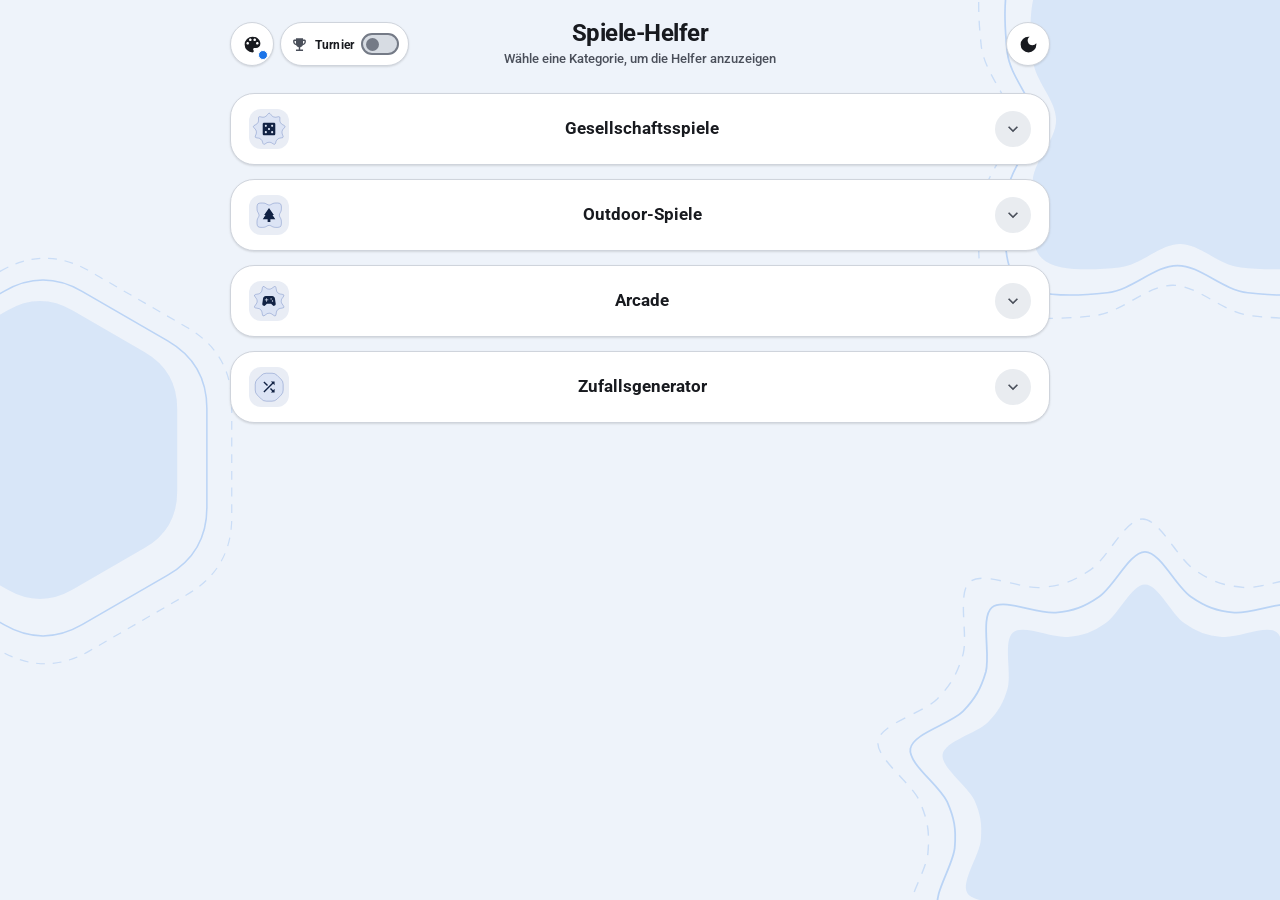
==== commit b31a31e9: "Add files via upload" ====
--- a/index.html
+++ b/index.html
@@ -10,66 +10,12 @@
   <meta http-equiv="Expires" content="0">
 
   <title>Spiele-Helfer</title>
+  <link rel="preconnect" href="https://fonts.googleapis.com">
+  <link rel="preconnect" href="https://fonts.gstatic.com" crossorigin>
   <link rel="manifest" href="manifest.json">
   <link rel="stylesheet" href="styles.css">
-  <script>
-    (function() {
-      function updateLinks(theme) {
-        document.querySelectorAll('a[href]').forEach(function(link) {
-          const raw = link.getAttribute('href');
-          if (!raw || raw.startsWith('#') || raw.startsWith('javascript:')) return;
-          link.setAttribute('href', raw.split('#')[0] + '#theme=' + theme);
-        });
-      }
-      function applyTheme(theme) {
-        document.documentElement.setAttribute('data-theme', theme);
-        try { localStorage.setItem('spiele_theme', theme); } catch (e) {}
-        try { window.name = 'spiele_theme:' + theme; } catch (e) {}
-        try { history.replaceState(null, '', location.pathname + location.search + '#theme=' + theme); } catch (e) {}
-        updateLinks(theme);
-      }
-      function getInitialTheme() {
-        const hashMatch = (location.hash || '').match(/theme=(dark|light)/);
-        if (hashMatch) return hashMatch[1];
-        const nameMatch = (window.name || '').match(/spiele_theme:(dark|light)/);
-        if (nameMatch) return nameMatch[1];
-        try {
-          const saved = localStorage.getItem('spiele_theme');
-          if (saved === 'dark' || saved === 'light') return saved;
-        } catch (e) {}
-        return (window.matchMedia && window.matchMedia('(prefers-color-scheme: dark)').matches) ? 'dark' : 'light';
-      }
-      applyTheme(getInitialTheme());
-      window.addEventListener('DOMContentLoaded', function() {
-        applyTheme(document.documentElement.getAttribute('data-theme') || 'dark');
-      });
-      window.addEventListener('pageshow', function() {
-        const nameMatch = (window.name || '').match(/spiele_theme:(dark|light)/);
-        if (nameMatch) { applyTheme(nameMatch[1]); return; }
-        try {
-          const saved = localStorage.getItem('spiele_theme');
-          if (saved === 'dark' || saved === 'light') applyTheme(saved);
-        } catch (err) {}
-      });
-      window.addEventListener('storage', function(e) {
-        if (e.key === 'spiele_theme' && (e.newValue === 'dark' || e.newValue === 'light')) {
-          applyTheme(e.newValue);
-        }
-      });
-      document.addEventListener('click', function(e) {
-        const link = e.target && e.target.closest ? e.target.closest('a[href]') : null;
-        if (!link) return;
-        const raw = link.getAttribute('href');
-        if (!raw || raw.startsWith('#') || raw.startsWith('javascript:')) return;
-        const theme = document.documentElement.getAttribute('data-theme') || 'dark';
-        link.setAttribute('href', raw.split('#')[0] + '#theme=' + theme);
-      }, true);
-      window.toggleTheme = function() {
-        const current = document.documentElement.getAttribute('data-theme') || 'dark';
-        applyTheme(current === 'dark' ? 'light' : 'dark');
-      };
-    })();
-  </script>
+  <script src="theme.js"></script>
+  <script src="tournament.js"></script>
   <style>
     .container {
       width: 100%;
@@ -78,35 +24,35 @@
       z-index: 2;
     }
 
-    /* M3 Category Accordion */
+    /* M3 Category Accordion (Calm & Clear) */
     details.category {
-      margin-bottom: 18px;
+      margin-bottom: 14px;
       border: 1px solid var(--md-sys-color-outline-variant);
       border-radius: var(--md-sys-shape-corner-xl);
-      background-color: var(--md-sys-color-surface-container-low);
+      background-color: var(--md-sys-color-surface-container-lowest);
       box-shadow: var(--md-sys-elevation-1);
       overflow: hidden;
-      transition: border-color 0.2s ease, background-color 0.25s ease, box-shadow 0.2s ease;
+      transition: border-color 0.16s ease, background-color 0.2s ease, box-shadow 0.16s ease;
     }
 
     details.category[open] {
       border-color: var(--md-sys-color-primary);
-      background-color: var(--md-sys-color-surface-container);
+      background-color: var(--md-sys-color-surface-container-low);
     }
 
     summary.category-header {
-      padding: 18px 22px;
-      font-size: 1.12rem;
+      padding: 15px 18px;
+      font-size: 1.08rem;
       font-weight: 700;
       color: var(--md-sys-color-on-surface);
       cursor: pointer;
       list-style: none;
       display: grid;
-      grid-template-columns: 36px 1fr 36px;
+      grid-template-columns: 40px 1fr 36px;
       align-items: center;
       gap: 12px;
       user-select: none;
-      transition: background-color 0.2s ease, color 0.2s ease;
+      transition: background-color 0.16s ease;
     }
 
     summary.category-header::-webkit-details-marker {
@@ -114,7 +60,7 @@
     }
 
     summary.category-header:hover {
-      background-color: var(--md-sys-color-surface-container-high);
+      background-color: var(--md-sys-color-surface-container-low);
     }
 
     .category-label {
@@ -123,20 +69,7 @@
     }
 
     .category-badge {
-      display: inline-flex;
-      align-items: center;
-      justify-content: center;
-      width: 36px;
-      height: 36px;
-      border-radius: var(--md-sys-shape-corner-md);
-      background-color: var(--md-sys-color-secondary-container);
-      color: var(--md-sys-color-on-secondary-container);
-      font-size: 1.15rem;
-      transition: transform 0.2s ease;
-    }
-
-    summary.category-header:hover .category-badge {
-      transform: scale(1.1);
+      flex-shrink: 0;
     }
 
     .chevron {
@@ -146,9 +79,9 @@
       display: inline-flex;
       align-items: center;
       justify-content: center;
-      background-color: var(--md-sys-color-surface-container-highest);
+      background-color: var(--md-sys-color-surface-container);
       color: var(--md-sys-color-on-surface-variant);
-      transition: transform 0.25s ease, background-color 0.2s ease, color 0.2s ease;
+      transition: transform 0.2s ease, background-color 0.16s ease, color 0.16s ease;
     }
 
     .chevron svg {
@@ -167,57 +100,50 @@
     .grid {
       display: grid;
       grid-template-columns: repeat(auto-fit, minmax(230px, 1fr));
-      gap: 14px;
-      padding: 4px 18px 20px 18px;
+      gap: 12px;
+      padding: 4px 16px 18px 16px;
+    }
+
+    .accordion-content {
+      padding: 4px 16px 18px 16px;
     }
 
     .game-card {
       background-color: var(--md-sys-color-surface-container-lowest);
       border: 1px solid var(--md-sys-color-outline-variant);
       border-radius: var(--md-sys-shape-corner-lg);
-      padding: 18px;
+      padding: 16px;
       text-decoration: none;
       color: var(--md-sys-color-on-surface);
-      transition: transform 0.2s ease, border-color 0.2s ease, box-shadow 0.2s ease, background-color 0.2s ease;
+      transition: border-color 0.16s ease, box-shadow 0.16s ease, background-color 0.16s ease, transform 0.12s ease;
       display: flex;
       align-items: flex-start;
       gap: 14px;
+      box-shadow: none;
+    }
+
+    .game-card:hover {
+      border-color: var(--md-sys-color-primary);
       box-shadow: var(--md-sys-elevation-1);
     }
 
-    .game-card:hover {
-      transform: translateY(-2px);
-      border-color: var(--md-sys-color-primary);
-      box-shadow: var(--md-sys-elevation-2);
-      background-color: var(--md-sys-color-surface-container-low);
-    }
-
     .game-card:active {
-      transform: scale(0.98);
+      transform: scale(0.985);
     }
 
     .icon {
-      width: 48px;
-      height: 48px;
-      border-radius: var(--md-sys-shape-corner-md);
-      background-color: var(--md-sys-color-primary-container);
-      color: var(--md-sys-color-on-primary-container);
-      display: flex;
-      align-items: center;
-      justify-content: center;
-      font-size: 1.6rem;
       flex-shrink: 0;
     }
 
     .title {
-      font-size: 1.05rem;
+      font-size: 1.04rem;
       font-weight: 700;
-      margin-bottom: 4px;
+      margin-bottom: 3px;
       color: var(--md-sys-color-on-surface);
     }
 
     .desc {
-      font-size: 0.85rem;
+      font-size: 0.84rem;
       color: var(--md-sys-color-on-surface-variant);
       line-height: 1.4;
     }
@@ -298,22 +224,23 @@
       margin-bottom: 18px;
     }
 
-    /* M3 Styled Checkbox Container */
+    /* M3 Expressive Checkbox Container */
     .m3-checkbox-label {
       display: flex;
       align-items: center;
       gap: 14px;
       cursor: pointer;
       user-select: none;
-      padding: 12px 16px;
+      padding: 12px 14px;
       border-radius: var(--md-sys-shape-corner-lg);
-      background-color: var(--md-sys-color-surface-container);
+      background-color: var(--md-sys-color-surface-container-lowest);
       border: 1px solid var(--md-sys-color-outline-variant);
-      transition: background-color 0.2s ease, border-color 0.2s ease, box-shadow 0.2s ease;
+      box-shadow: none;
+      transition: background-color 0.16s ease, border-color 0.16s ease;
     }
 
     .m3-checkbox-label:hover {
-      background-color: var(--md-sys-color-surface-container-high);
+      background-color: var(--md-sys-color-surface-container-low);
       border-color: var(--md-sys-color-primary);
     }
 
@@ -397,12 +324,12 @@
       transition: background-color 0.2s ease, color 0.2s ease;
     }
 
-    /* Roll Button */
+    /* Functional Roll Button */
     .random-btn-roll {
       width: 100%;
       padding: 13px 24px;
-      font-size: 1rem;
-      font-weight: 700;
+      font-size: 0.98rem;
+      font-weight: 600;
       border-radius: var(--md-sys-shape-corner-full);
       background-color: var(--md-sys-color-primary);
       color: var(--md-sys-color-on-primary);
@@ -413,13 +340,12 @@
       cursor: pointer;
       border: none;
       box-shadow: var(--md-sys-elevation-1);
-      transition: background-color 0.2s ease, transform 0.15s ease, box-shadow 0.2s ease, filter 0.2s ease;
+      transition: background-color 0.16s ease, transform 0.12s ease, box-shadow 0.16s ease, filter 0.16s ease;
     }
 
     .random-btn-roll:hover:not(:disabled) {
       box-shadow: var(--md-sys-elevation-2);
-      filter: brightness(1.07);
-      transform: translateY(-1px);
+      filter: brightness(1.05);
     }
 
     .random-btn-roll:active:not(:disabled) {
@@ -469,8 +395,7 @@
     }
 
     .placeholder-icon {
-      font-size: 1.6rem;
-      opacity: 0.85;
+      flex-shrink: 0;
     }
 
     .placeholder-text {
@@ -484,47 +409,33 @@
     .random-game-card {
       display: flex;
       align-items: flex-start;
-      gap: 16px;
-      padding: 18px 20px;
+      gap: 14px;
+      padding: 18px;
       border-radius: var(--md-sys-shape-corner-lg);
       border: 2px solid var(--md-sys-color-primary);
       background-color: var(--md-sys-color-surface-container-lowest);
-      box-shadow: var(--md-sys-elevation-2);
+      box-shadow: var(--md-sys-elevation-1);
       text-decoration: none;
       color: var(--md-sys-color-on-surface);
       position: relative;
       cursor: pointer;
       overflow: hidden;
-      transition: transform 0.2s ease, box-shadow 0.2s ease, border-color 0.2s ease, background-color 0.2s ease;
+      transition: box-shadow 0.16s ease, background-color 0.16s ease, transform 0.12s ease;
     }
 
     .random-game-card:hover {
-      transform: translateY(-2px);
-      box-shadow: var(--md-sys-elevation-3);
-      background-color: var(--md-sys-color-surface-container-low);
+      box-shadow: var(--md-sys-elevation-2);
     }
 
     .random-game-card:active {
-      transform: scale(0.99);
+      transform: scale(0.985);
     }
 
     .random-game-icon-wrap {
-      width: 54px;
-      height: 54px;
-      border-radius: var(--md-sys-shape-corner-md);
-      background-color: var(--md-sys-color-primary-container);
-      color: var(--md-sys-color-on-primary-container);
+      flex-shrink: 0;
       display: flex;
       align-items: center;
       justify-content: center;
-      font-size: 1.85rem;
-      flex-shrink: 0;
-      box-shadow: var(--md-sys-elevation-1);
-      transition: transform 0.25s ease;
-    }
-
-    .random-game-card:hover .random-game-icon-wrap {
-      transform: scale(1.08) rotate(4deg);
     }
 
     .random-game-info {
@@ -618,12 +529,88 @@
 </head>
 <body>
 
+<!-- Gemeinsame M3 Expressive Shape Library (SVG-Pfade) -->
+<svg width="0" height="0" style="position:absolute; overflow:hidden;" aria-hidden="true">
+  <defs>
+    <path id="m3-shape-clover" d="M82.9,82.9 C79.5,86.3 70.0,85.7 64.5,85.1 C59.1,84.5 54.8,79.5 50.0,79.5 C45.2,79.5 40.9,84.5 35.5,85.1 C30.0,85.7 20.5,86.3 17.1,82.9 C13.7,79.5 14.3,70.0 14.9,64.5 C15.5,59.1 20.5,54.8 20.5,50.0 C20.5,45.2 15.5,40.9 14.9,35.5 C14.3,30.0 13.7,20.5 17.1,17.1 C20.5,13.7 30.0,14.3 35.5,14.9 C40.9,15.5 45.2,20.5 50.0,20.5 C54.8,20.5 59.1,15.5 64.5,14.9 C70.0,14.3 79.5,13.7 82.9,17.1 C86.3,20.5 85.7,30.0 85.1,35.5 C84.5,40.9 79.5,45.2 79.5,50.0 C79.5,54.8 84.5,59.1 85.1,64.5 C85.7,70.0 86.3,79.5 82.9,82.9Z" />
+    <path id="m3-shape-cookie" d="M50.0,3.3 C53.0,3.3 56.1,10.2 59.0,12.1 C61.9,14.1 64.0,14.9 67.5,15.2 C71.0,15.6 77.7,12.3 80.0,14.2 C82.3,16.1 80.3,23.4 81.2,26.8 C82.2,30.2 83.3,32.1 85.7,34.6 C88.2,37.1 95.5,38.9 96.0,41.9 C96.5,44.8 90.3,49.1 88.8,52.3 C87.4,55.5 87.0,57.6 87.3,61.2 C87.5,64.7 91.9,70.8 90.4,73.3 C88.9,75.9 81.5,75.2 78.3,76.7 C75.1,78.2 73.4,79.6 71.4,82.5 C69.3,85.4 68.8,92.9 66.0,93.9 C63.2,94.9 57.9,89.5 54.5,88.6 C51.1,87.8 48.9,87.8 45.5,88.6 C42.1,89.5 36.8,94.9 34.0,93.9 C31.2,92.9 30.7,85.4 28.6,82.5 C26.6,79.6 24.9,78.2 21.7,76.7 C18.5,75.2 11.1,75.9 9.6,73.4 C8.1,70.8 12.5,64.7 12.7,61.2 C13.0,57.6 12.6,55.5 11.2,52.3 C9.7,49.1 3.5,44.8 4.0,41.9 C4.5,38.9 11.8,37.1 14.3,34.6 C16.7,32.1 17.8,30.2 18.8,26.8 C19.7,23.4 17.7,16.1 20.0,14.2 C22.3,12.3 29.0,15.6 32.5,15.2 C36.0,14.9 38.1,14.1 41.0,12.1 C43.9,10.2 47.0,3.3 50.0,3.3Z" />
+    <path id="m3-shape-sunny" d="M96.5,50.0 C96.5,53.1 86.3,55.6 85.3,59.4 C84.2,63.3 91.8,70.5 90.3,73.2 C88.7,76.0 78.6,73.0 75.8,75.8 C73.0,78.6 76.0,88.7 73.2,90.3 C70.5,91.8 63.3,84.2 59.4,85.3 C55.6,86.3 53.1,96.5 50.0,96.5 C46.9,96.5 44.4,86.3 40.6,85.3 C36.7,84.2 29.5,91.8 26.8,90.3 C24.0,88.7 27.0,78.6 24.2,75.8 C21.4,73.0 11.3,76.0 9.7,73.2 C8.2,70.5 15.8,63.3 14.7,59.4 C13.7,55.6 3.5,53.1 3.5,50.0 C3.5,46.9 13.7,44.4 14.7,40.6 C15.8,36.7 8.2,29.5 9.7,26.8 C11.3,24.0 21.4,27.0 24.2,24.2 C27.0,21.4 24.0,11.3 26.7,9.7 C29.5,8.2 36.7,15.8 40.6,14.7 C44.4,13.7 46.9,3.5 50.0,3.5 C53.1,3.5 55.6,13.7 59.4,14.7 C63.3,15.8 70.5,8.2 73.2,9.7 C76.0,11.3 73.0,21.4 75.8,24.2 C78.6,27.0 88.7,24.0 90.3,26.7 C91.8,29.5 84.2,36.7 85.3,40.6 C86.3,44.4 96.5,46.9 96.5,50.0Z" />
+    <path id="m3-shape-flower" d="M50.0,3.3 C53.4,3.3 57.5,8.7 60.2,11.8 C62.9,15.0 63.2,20.3 66.1,22.0 C69.1,23.7 73.9,21.3 77.9,22.1 C82.0,22.8 88.7,23.7 90.4,26.6 C92.1,29.6 89.5,35.9 88.2,39.8 C86.8,43.7 82.3,46.6 82.3,50.0 C82.3,53.4 86.8,56.3 88.2,60.2 C89.5,64.1 92.1,70.4 90.4,73.3 C88.7,76.3 82.0,77.2 77.9,77.9 C73.9,78.7 69.1,76.3 66.1,78.0 C63.2,79.7 62.9,85.0 60.2,88.2 C57.5,91.3 53.4,96.7 50.0,96.7 C46.6,96.7 42.5,91.3 39.8,88.2 C37.1,85.0 36.8,79.7 33.9,78.0 C30.9,76.3 26.1,78.7 22.1,77.9 C18.0,77.2 11.3,76.3 9.6,73.4 C7.9,70.4 10.5,64.1 11.8,60.2 C13.2,56.3 17.7,53.4 17.7,50.0 C17.7,46.6 13.2,43.7 11.8,39.8 C10.5,35.9 7.9,29.6 9.6,26.6 C11.3,23.7 18.0,22.8 22.1,22.1 C26.1,21.3 30.9,23.7 33.8,22.0 C36.8,20.3 37.1,15.0 39.8,11.8 C42.5,8.7 46.6,3.3 50.0,3.3Z" />
+    <path id="m3-shape-burst" d="M92.8,67.7 C91.6,70.6 82.1,70.2 78.6,72.0 C75.2,73.8 73.8,75.2 72.0,78.6 C70.2,82.1 70.6,91.6 67.7,92.8 C64.8,94.0 58.5,87.0 54.7,85.8 C51.0,84.6 49.0,84.6 45.3,85.8 C41.5,87.0 35.2,94.0 32.3,92.8 C29.4,91.6 29.8,82.1 28.0,78.6 C26.2,75.2 24.8,73.8 21.4,72.0 C17.9,70.2 8.4,70.6 7.2,67.7 C6.0,64.8 13.0,58.5 14.2,54.7 C15.4,51.0 15.4,49.0 14.2,45.3 C13.0,41.5 6.0,35.2 7.2,32.3 C8.4,29.4 17.9,29.8 21.4,28.0 C24.8,26.2 26.2,24.8 28.0,21.4 C29.8,17.9 29.4,8.4 32.3,7.2 C35.2,6.0 41.5,13.0 45.3,14.2 C49.0,15.4 51.0,15.4 54.7,14.2 C58.5,13.0 64.8,6.0 67.7,7.2 C70.6,8.4 70.2,17.9 72.0,21.4 C73.8,24.8 75.2,26.2 78.6,28.0 C82.1,29.8 91.6,29.4 92.8,32.3 C94.0,35.2 87.0,41.5 85.8,45.3 C84.6,49.0 84.6,51.0 85.8,54.7 C87.0,58.5 94.0,64.8 92.8,67.7Z" />
+    <path id="m3-shape-pentagon" d="M 41.10 11.97 Q 50.00 5.50 58.90 11.97 L 83.42 29.78 Q 92.32 36.25 88.92 46.71 L 79.56 75.54 Q 76.16 86.00 65.16 86.00 L 34.84 86.00 Q 23.84 86.00 20.44 75.54 L 11.08 46.71 Q 7.68 36.25 16.58 29.78 Z" />
+    <path id="m3-shape-hexagon" d="M 40.91 11.25 Q 50.00 6.00 59.09 11.25 L 79.01 22.75 Q 88.11 28.00 88.11 38.50 L 88.11 61.50 Q 88.11 72.00 79.01 77.25 L 59.09 88.75 Q 50.00 94.00 40.91 88.75 L 20.99 77.25 Q 11.89 72.00 11.89 61.50 L 11.89 38.50 Q 11.89 28.00 20.99 22.75 Z" />
+    <path id="m3-shape-octagon" d="M 90.65 58.34 Q 90.65 66.84 84.64 72.85 L 72.85 84.64 Q 66.84 90.65 58.34 90.65 L 41.66 90.65 Q 33.16 90.65 27.15 84.64 L 15.36 72.85 Q 9.35 66.84 9.35 58.34 L 9.35 41.66 Q 9.35 33.16 15.36 27.15 L 27.15 15.36 Q 33.16 9.35 41.66 9.35 L 58.34 9.35 Q 66.84 9.35 72.85 15.36 L 84.64 27.15 Q 90.65 33.16 90.65 41.66 Z" />
+    <path id="m3-shape-squircle" d="M 83.94 65.94 Q 83.94 83.94 65.94 83.94 L 34.06 83.94 Q 16.06 83.94 16.06 65.94 L 16.06 34.06 Q 16.06 16.06 34.06 16.06 L 65.94 16.06 Q 83.94 16.06 83.94 34.06 Z" />
+    <path id="m3-shape-diamond" d="M 87.31 40.81 Q 96.50 50.00 87.31 59.19 L 59.19 87.31 Q 50.00 96.50 40.81 87.31 L 12.69 59.19 Q 3.50 50.00 12.69 40.81 L 40.81 12.69 Q 50.00 3.50 59.19 12.69 Z" />
+  </defs>
+</svg>
+
+<!-- Große geometrische Hintergrund-Formen mit gegensätzlichen dünnen Umrandungen (Farbkonzept-abhängig) -->
+<div class="m3-bg-geometry" aria-hidden="true">
+  <svg class="m3-bg-geo-shape m3-bg-geo-1" style="top:-90px; right:-110px; width:420px; height:420px;" viewBox="0 0 100 100"><use href="#m3-shape-clover"></use></svg>
+  <svg class="m3-bg-geo-outline m3-bg-geo-counter-1" style="top:-120px; right:-140px; width:485px; height:485px;" viewBox="0 0 100 100"><use href="#m3-shape-clover"></use></svg>
+  <svg class="m3-bg-geo-outline m3-bg-geo-outline--fine m3-bg-geo-counter-1b" style="top:-148px; right:-165px; width:545px; height:545px;" viewBox="0 0 100 100"><use href="#m3-shape-clover"></use></svg>
+
+  <svg class="m3-bg-geo-shape m3-bg-geo-2" style="top:30%; left:-140px; width:360px; height:360px;" viewBox="0 0 100 100"><use href="#m3-shape-hexagon"></use></svg>
+  <svg class="m3-bg-geo-outline m3-bg-geo-counter-2" style="top:27%; left:-172px; width:430px; height:430px;" viewBox="0 0 100 100"><use href="#m3-shape-hexagon"></use></svg>
+  <svg class="m3-bg-geo-outline m3-bg-geo-outline--fine m3-bg-geo-counter-2b" style="top:24%; left:-200px; width:490px; height:490px;" viewBox="0 0 100 100"><use href="#m3-shape-hexagon"></use></svg>
+
+  <svg class="m3-bg-geo-shape m3-bg-geo-3" style="bottom:-110px; right:-85px; width:440px; height:440px;" viewBox="0 0 100 100"><use href="#m3-shape-cookie"></use></svg>
+  <svg class="m3-bg-geo-outline m3-bg-geo-counter-3" style="bottom:-145px; right:-120px; width:510px; height:510px;" viewBox="0 0 100 100"><use href="#m3-shape-cookie"></use></svg>
+  <svg class="m3-bg-geo-outline m3-bg-geo-outline--fine m3-bg-geo-counter-3b" style="bottom:-175px; right:-150px; width:575px; height:575px;" viewBox="0 0 100 100"><use href="#m3-shape-cookie"></use></svg>
+</div>
+
 <!-- Responsive Vollbild Canvas für Partikel & Sprite FX -->
 <canvas id="fxCanvas" style="position:fixed; top:0; left:0; width:100vw; height:100vh; pointer-events:none; z-index:99999;"></canvas>
 
 <div class="container">
-  <header class="m3-top-app-bar">
-    <div class="m3-top-app-bar-spacer" aria-hidden="true"></div>
+  <header class="m3-top-app-bar m3-top-app-bar--dashboard">
+    <div class="m3-top-app-bar-left">
+      <div class="color-picker-wrap">
+        <button type="button" id="color-picker-btn" class="m3-icon-btn" onclick="toggleColorPopover(event)" aria-label="Farbschema wählen" aria-haspopup="true" aria-expanded="false" title="Farbschema ändern">
+          <svg viewBox="0 0 24 24" aria-hidden="true"><path d="M12 3a9 9 0 0 0 0 18c.83 0 1.5-.67 1.5-1.5 0-.39-.15-.74-.39-1.01-.23-.26-.38-.61-.38-.99 0-.83.67-1.5 1.5-1.5H16c2.76 0 5-2.24 5-5 0-4.42-4.03-8-9-8zm-5.5 9c-.83 0-1.5-.67-1.5-1.5S5.67 9 6.5 9 8 9.67 8 10.5 7.33 12 6.5 12zm3-4C8.67 8 8 7.33 8 6.5S8.67 5 9.5 5s1.5.67 1.5 1.5S10.33 8 9.5 8zm5 0c-.83 0-1.5-.67-1.5-1.5S13.67 5 14.5 5s1.5.67 1.5 1.5S15.33 8 14.5 8zm3 4c-.83 0-1.5-.67-1.5-1.5S16.67 9 17.5 9s1.5.67 1.5 1.5-.67 1.5-1.5 1.5z"/></svg>
+          <span class="color-swatch-dot" aria-hidden="true"></span>
+        </button>
+        <div id="color-popover" class="color-popover hidden" role="menu" aria-label="M3 Farbschema auswählen">
+          <div class="color-popover-title">Farbschema (M3)</div>
+          <button type="button" class="color-option-btn" data-accent="blue" onclick="pickAccentColor('blue')" role="menuitemradio">
+            <span class="color-option-swatch" style="background-color:#1a73e8;"></span>
+            <span>Calm Blue</span>
+            <span class="color-option-check"></span>
+          </button>
+          <button type="button" class="color-option-btn" data-accent="sage" onclick="pickAccentColor('sage')" role="menuitemradio">
+            <span class="color-option-swatch" style="background-color:#2b6e4d;"></span>
+            <span>Salbeigrün</span>
+            <span class="color-option-check"></span>
+          </button>
+          <button type="button" class="color-option-btn" data-accent="indigo" onclick="pickAccentColor('indigo')" role="menuitemradio">
+            <span class="color-option-swatch" style="background-color:#4355b9;"></span>
+            <span>Deep Indigo</span>
+            <span class="color-option-check"></span>
+          </button>
+          <button type="button" class="color-option-btn" data-accent="terracotta" onclick="pickAccentColor('terracotta')" role="menuitemradio">
+            <span class="color-option-swatch" style="background-color:#a34a36;"></span>
+            <span>Terrakotta</span>
+            <span class="color-option-check"></span>
+          </button>
+          <button type="button" class="color-option-btn" data-accent="plum" onclick="pickAccentColor('plum')" role="menuitemradio">
+            <span class="color-option-swatch" style="background-color:#7a4988;"></span>
+            <span>Pflaume</span>
+            <span class="color-option-check"></span>
+          </button>
+        </div>
+      </div>
+
+      <button type="button" id="tournament-mode-toggle" class="m3-mode-switch-btn" role="switch" aria-checked="false" onclick="handleTournamentModeToggle()" aria-label="Urlaub-/Turniermodus aktivieren" title="Urlaub-/Turniermodus (AUS = Gelegenheitsspiel)">
+        <svg class="m3-mode-switch-icon" viewBox="0 0 24 24" aria-hidden="true"><path d="M19 5h-2V3H7v2H5c-1.1 0-2 .9-2 2v1c0 2.55 1.92 4.63 4.39 4.94.63 1.5 1.98 2.63 3.61 2.96V19H7v2h10v-2h-4v-3.1c1.63-.33 2.98-1.46 3.61-2.96C19.08 12.63 21 10.55 21 8V7c0-1.1-.9-2-2-2zM5 8V7h2v3.82C5.84 10.4 5 9.3 5 8zm14 0c0 1.3-.84 2.4-2 2.82V7h2v1z"/></svg>
+        <span class="m3-mode-switch-label">Turnier</span>
+        <span class="m3-switch-track" aria-hidden="true">
+          <span class="m3-switch-thumb">
+            <svg viewBox="0 0 24 24"><path d="M9 16.17L4.83 12l-1.42 1.41L9 19 21 7l-1.41-1.41z"/></svg>
+          </span>
+        </span>
+      </button>
+    </div>
     <div class="m3-top-app-bar-title-group">
       <h1 class="m3-top-app-bar-title">Spiele-Helfer</h1>
       <p class="m3-top-app-bar-subtitle">Wähle eine Kategorie, um die Helfer anzuzeigen</p>
@@ -634,10 +621,58 @@
     </button>
   </header>
 
+  <!-- 0. Spieler- und Turnierverwaltung (nur im Urlaub-/Turniermodus sichtbar) -->
+  <details class="category hidden" id="cat-tournament">
+    <summary class="category-header">
+      <span class="category-badge m3-shape-badge m3-shape-badge--sm m3-shape-badge--category" data-anim="spin" aria-hidden="true">
+        <svg class="m3-shape-svg" viewBox="0 0 100 100"><use href="#m3-shape-sunny"></use></svg>
+        <svg class="m3-shape-symbol" viewBox="0 0 24 24"><path d="M19 5h-2V3H7v2H5c-1.1 0-2 .9-2 2v1c0 2.55 1.92 4.63 4.39 4.94.63 1.5 1.98 2.63 3.61 2.96V19H7v2h10v-2h-4v-3.1c1.63-.33 2.98-1.46 3.61-2.96C19.08 12.63 21 10.55 21 8V7c0-1.1-.9-2-2-2zM5 8V7h2v3.82C5.84 10.4 5 9.3 5 8zm14 0c0 1.3-.84 2.4-2 2.82V7h2v1z"/></svg>
+      </span>
+      <span class="category-label">Spieler- und Turnierverwaltung</span>
+      <span class="chevron" aria-hidden="true">
+        <svg viewBox="0 0 24 24"><path d="M7.41 8.59 12 13.17l4.59-4.58L18 10l-6 6-6-6z"/></svg>
+      </span>
+    </summary>
+    <div class="accordion-content">
+      <div class="tournament-hero-header" style="margin-bottom: 12px;">
+        <p id="tournament-hero-sub" style="font-size: 0.84rem; color: var(--md-sys-color-on-surface-variant); margin: 0;">
+          Spielübergreifende Urlaubs-Wertung (F1-Punktesystem)
+        </p>
+        <div class="tournament-stats-pills">
+          <span class="t-stat-pill" id="t-stat-matches">0 Partien</span>
+          <span class="t-stat-pill" id="t-stat-players">0 Spieler</span>
+        </div>
+      </div>
+
+      <div id="t-sync-bar" class="t-sync-bar"></div>
+      <div id="t-pending-banner" class="t-pending-banner hidden"></div>
+
+      <div id="t-hero-preview"></div>
+
+      <div class="tournament-action-grid">
+        <button type="button" class="btn-primary" onclick="openCeremonyModal()">
+          🥇 Siegerehrung &amp; Auswertung
+        </button>
+        <button type="button" class="btn-tonal" onclick="openManualMatchModal()">
+          ➕ Ergebnis eintragen
+        </button>
+        <button type="button" class="btn-outline" onclick="openPlayersModal()">
+          👥 Spieler verwalten
+        </button>
+        <button type="button" class="btn-outline" onclick="openCsvModal()">
+          📁 CSV Datenbank &amp; Reset
+        </button>
+      </div>
+    </div>
+  </details>
+
   <!-- 1. Kategorie: Gesellschaftsspiele -->
   <details class="category" id="cat-boardgames">
     <summary class="category-header">
-      <span class="category-badge">🎲</span>
+      <span class="category-badge m3-shape-badge m3-shape-badge--sm m3-shape-badge--category" data-anim="spin" aria-hidden="true">
+        <svg class="m3-shape-svg" viewBox="0 0 100 100"><use href="#m3-shape-cookie"></use></svg>
+        <svg class="m3-shape-symbol" viewBox="0 0 24 24"><path d="M19 3H5c-1.1 0-2 .9-2 2v14c0 1.1.9 2 2 2h14c1.1 0 2-.9 2-2V5c0-1.1-.9-2-2-2zM7.5 18c-.83 0-1.5-.67-1.5-1.5S6.67 15 7.5 15s1.5.67 1.5 1.5S8.33 18 7.5 18zm0-9C6.67 9 6 8.33 6 7.5S6.67 6 7.5 6 9 6.67 9 7.5 8.33 9 7.5 9zm4.5 4.5c-.83 0-1.5-.67-1.5-1.5s.67-1.5 1.5-1.5 1.5.67 1.5 1.5-.67 1.5-1.5 1.5zm4.5 4.5c-.83 0-1.5-.67-1.5-1.5s.67-1.5 1.5-1.5 1.5.67 1.5 1.5-.67 1.5-1.5 1.5zm0-9c-.83 0-1.5-.67-1.5-1.5S15.67 6 16.5 6s1.5.67 1.5 1.5-.67 1.5-1.5 1.5z"/></svg>
+      </span>
       <span class="category-label">Gesellschaftsspiele</span>
       <span class="chevron" aria-hidden="true">
         <svg viewBox="0 0 24 24"><path d="M7.41 8.59 12 13.17l4.59-4.58L18 10l-6 6-6-6z"/></svg>
@@ -646,7 +681,10 @@
     <div class="grid">
 
       <a href="spiele/flip7.html" class="game-card">
-        <div class="icon">🃏</div>
+        <div class="icon m3-shape-badge" data-anim="spin" aria-hidden="true">
+          <svg class="m3-shape-svg" viewBox="0 0 100 100"><use href="#m3-shape-sunny"></use></svg>
+          <svg class="m3-shape-symbol" viewBox="0 0 24 24"><path d="M3 5H1v16c0 1.1.9 2 2 2h16v-2H3V5zm18-4H7c-1.1 0-2 .9-2 2v14c0 1.1.9 2 2 2h14c1.1 0 2-.9 2-2V3c0-1.1-.9-2-2-2zm0 16H7V3h14v14zm-8-2l4-8V5h-6v2h4l-4 8h2z"/></svg>
+        </div>
         <div>
           <div class="title">Flip7</div>
           <div class="desc">Scorekeeper mit Highscore-Board & flexibler Spielerauswahl.</div>
@@ -654,7 +692,10 @@
       </a>
 
       <a href="spiele/wizard.html" class="game-card">
-        <div class="icon">🧙‍♂️</div>
+        <div class="icon m3-shape-badge" data-anim="spin" aria-hidden="true">
+          <svg class="m3-shape-svg" viewBox="0 0 100 100"><use href="#m3-shape-burst"></use></svg>
+          <svg class="m3-shape-symbol" viewBox="0 0 24 24"><path d="M7.5 5.6L10 7 8.6 4.5 10 2 7.5 3.4 5 2l1.4 2.5L5 7zm12 9.8L17 14l1.4 2.5L17 19l2.5-1.4L22 19l-1.4-2.5L22 14zM22 2l-2.5 1.4L17 2l1.4 2.5L17 7l2.5-1.4L22 7l-1.4-2.5zm-7.63 5.29a.996.996 0 0 0-1.41 0L1.29 18.96a.996.996 0 0 0 0 1.41l2.34 2.34c.39.39 1.02.39 1.41 0L16.7 11.05a.996.996 0 0 0 0-1.41l-2.33-2.35zm-1.03 5.49l-2.12-2.12 2.44-2.44 2.12 2.12-2.44 2.44z"/></svg>
+        </div>
         <div>
           <div class="title">Wizard</div>
           <div class="desc">Rechner für Vorhersagen, Stiche und Punktestände.</div>
@@ -662,7 +703,10 @@
       </a>
 
       <a href="spiele/qwirkle.html" class="game-card">
-        <div class="icon">✨</div>
+        <div class="icon m3-shape-badge" data-anim="spin" aria-hidden="true">
+          <svg class="m3-shape-svg" viewBox="0 0 100 100"><use href="#m3-shape-clover"></use></svg>
+          <svg class="m3-shape-symbol" viewBox="0 0 24 24"><path d="M13 13v8h8v-8h-8zM3 21h8v-8H3v8zM3 3v8h8V3H3zm13.66-1.31L11 7.34 16.66 13l5.66-5.66-5.66-5.65z"/></svg>
+        </div>
         <div>
           <div class="title">Qwirkle</div>
           <div class="desc">Digitaler Punkterechner für Qwirkle.</div>
@@ -670,7 +714,10 @@
       </a>
 
       <a href="spiele/cabo.html" class="game-card">
-        <div class="icon">🦄</div>
+        <div class="icon m3-shape-badge" data-anim="rock" aria-hidden="true">
+          <svg class="m3-shape-svg" viewBox="0 0 100 100"><use href="#m3-shape-diamond"></use></svg>
+          <svg class="m3-shape-symbol" viewBox="0 0 24 24"><path d="M12 4.5C7 4.5 2.73 7.61 1 12c1.73 4.39 6 7.5 11 7.5s9.27-3.11 11-7.5c-1.73-4.39-6-7.5-11-7.5zM12 17c-2.76 0-5-2.24-5-5s2.24-5 5-5 5 2.24 5 5-2.24 5-5 5zm0-8c-1.66 0-3 1.34-3 3s1.34 3 3 3 3-1.34 3-3-1.34-3-3-3z"/></svg>
+        </div>
         <div>
           <div class="title">Cabo</div>
           <div class="desc">Punktehelfer mit automatischer Auswertung für Cabo.</div>
@@ -678,7 +725,10 @@
       </a>
 
       <a href="spiele/tutto.html" class="game-card">
-        <div class="icon">🎲</div>
+        <div class="icon m3-shape-badge" data-anim="spin" aria-hidden="true">
+          <svg class="m3-shape-svg" viewBox="0 0 100 100"><use href="#m3-shape-cookie"></use></svg>
+          <svg class="m3-shape-symbol" viewBox="0 0 24 24"><path d="M19 3H5c-1.1 0-2 .9-2 2v14c0 1.1.9 2 2 2h14c1.1 0 2-.9 2-2V5c0-1.1-.9-2-2-2zM7.5 18c-.83 0-1.5-.67-1.5-1.5S6.67 15 7.5 15s1.5.67 1.5 1.5S8.33 18 7.5 18zm0-9C6.67 9 6 8.33 6 7.5S6.67 6 7.5 6 9 6.67 9 7.5 8.33 9 7.5 9zm4.5 4.5c-.83 0-1.5-.67-1.5-1.5s.67-1.5 1.5-1.5 1.5.67 1.5 1.5-.67 1.5-1.5 1.5zm4.5 4.5c-.83 0-1.5-.67-1.5-1.5s.67-1.5 1.5-1.5 1.5.67 1.5 1.5-.67 1.5-1.5 1.5zm0-9c-.83 0-1.5-.67-1.5-1.5S15.67 6 16.5 6s1.5.67 1.5 1.5-.67 1.5-1.5 1.5z"/></svg>
+        </div>
         <div>
           <div class="title">Tutto</div>
           <div class="desc">Score-Assistant für Tutto.</div>
@@ -686,7 +736,10 @@
       </a>
 
       <a href="spiele/wuerfel_auswahl.html" class="game-card">
-        <div class="icon">🎯</div>
+        <div class="icon m3-shape-badge" data-anim="spin" aria-hidden="true">
+          <svg class="m3-shape-svg" viewBox="0 0 100 100"><use href="#m3-shape-octagon"></use></svg>
+          <svg class="m3-shape-symbol" viewBox="0 0 24 24"><path d="M12 2C6.48 2 2 6.48 2 12s4.48 10 10 10 10-4.48 10-10S17.52 2 12 2zm0 18c-4.41 0-8-3.59-8-8s3.59-8 8-8 8 3.59 8 8-3.59 8-8 8zm0-14c-3.31 0-6 2.69-6 6s2.69 6 6 6 6-2.69 6-6-2.69-6-6-6zm0 10c-2.21 0-4-1.79-4-4s1.79-4 4-4 4 1.79 4 4-1.79 4-4 4zm0-6c-1.1 0-2 .9-2 2s.9 2 2 2 2-.9 2-2-.9-2-2-2z"/></svg>
+        </div>
         <div>
           <div class="title">Yatzy / Kniffel</div>
           <div class="desc">Digitaler Punkteblock für Yatzy oder Kniffel.</div>
@@ -699,7 +752,10 @@
   <!-- 2. Kategorie: Outdoor Spiele -->
   <details class="category" id="cat-outdoor">
     <summary class="category-header">
-      <span class="category-badge">🌳</span>
+      <span class="category-badge m3-shape-badge m3-shape-badge--sm m3-shape-badge--category" data-anim="spin" aria-hidden="true">
+        <svg class="m3-shape-svg" viewBox="0 0 100 100"><use href="#m3-shape-clover"></use></svg>
+        <svg class="m3-shape-symbol" viewBox="0 0 24 24"><path d="M17 12h2L12 2 5.05 12H7l-3.9 6h6.92v4h3.96v-4H21z"/></svg>
+      </span>
       <span class="category-label">Outdoor-Spiele</span>
       <span class="chevron" aria-hidden="true">
         <svg viewBox="0 0 24 24"><path d="M7.41 8.59 12 13.17l4.59-4.58L18 10l-6 6-6-6z"/></svg>
@@ -707,7 +763,10 @@
     </summary>
     <div class="grid">
       <a href="spiele/minigolf.html" class="game-card">
-        <div class="icon">⛳</div>
+        <div class="icon m3-shape-badge" data-anim="rock" aria-hidden="true">
+          <svg class="m3-shape-svg" viewBox="0 0 100 100"><use href="#m3-shape-pentagon"></use></svg>
+          <svg class="m3-shape-symbol" viewBox="0 0 24 24"><path d="M19.5 19.5c0 .83-.67 1.5-1.5 1.5s-1.5-.67-1.5-1.5.67-1.5 1.5-1.5 1.5.67 1.5 1.5zM17 5.92L9 2v18H7v-1.73c-1.79.35-3 .99-3 1.73 0 1.1 2.69 2 6 2s6-.9 6-2c0-.99-2.16-1.81-5-1.97V8.98l6-3.06z"/></svg>
+        </div>
         <div>
           <div class="title">Minigolf</div>
           <div class="desc">Digitaler Minigolf-Zettel.</div>
@@ -715,7 +774,10 @@
       </a>
 
       <a href="spiele/moelkky.html" class="game-card">
-        <div class="icon">🪵</div>
+        <div class="icon m3-shape-badge" data-anim="spin" aria-hidden="true">
+          <svg class="m3-shape-svg" viewBox="0 0 100 100"><use href="#m3-shape-hexagon"></use></svg>
+          <svg class="m3-shape-symbol" viewBox="0 0 24 24"><path d="M6 20h3V6H6v14zm4.5 0h3V4h-3v16zm4.5 0h3V8h-3v12z"/></svg>
+        </div>
         <div>
           <div class="title">Mölkky</div>
           <div class="desc">Punktetracker mit Fehlwurf-Logik.</div>
@@ -727,7 +789,10 @@
   <!-- 3. Kategorie: Arcade -->
   <details class="category" id="cat-arcade">
     <summary class="category-header">
-      <span class="category-badge">🕹️</span>
+      <span class="category-badge m3-shape-badge m3-shape-badge--sm m3-shape-badge--category" data-anim="spin" aria-hidden="true">
+        <svg class="m3-shape-svg" viewBox="0 0 100 100"><use href="#m3-shape-burst"></use></svg>
+        <svg class="m3-shape-symbol" viewBox="0 0 24 24"><path d="M21.58 16.09l-1.09-7.66C20.21 6.46 18.52 5 16.53 5H7.47C5.48 5 3.79 6.46 3.51 8.43l-1.09 7.66C2.2 17.63 3.39 19 4.94 19c.68 0 1.32-.27 1.8-.75L9 16h6l2.25 2.25c.48.48 1.13.75 1.8.75 1.56 0 2.75-1.37 2.53-2.91zM11 11H9v2H8v-2H6v-1h2V8h1v2h2v1zm4-1c-.55 0-1-.45-1-1s.45-1 1-1 1 .45 1 1-.45 1-1 1zm2 3c-.55 0-1-.45-1-1s.45-1 1-1 1 .45 1 1-.45 1-1 1z"/></svg>
+      </span>
       <span class="category-label">Arcade</span>
       <span class="chevron" aria-hidden="true">
         <svg viewBox="0 0 24 24"><path d="M7.41 8.59 12 13.17l4.59-4.58L18 10l-6 6-6-6z"/></svg>
@@ -735,7 +800,10 @@
     </summary>
     <div class="grid">
       <a href="spiele/flappy_henri.html" class="game-card">
-        <div class="icon">🐎</div>
+        <div class="icon m3-shape-badge" data-anim="spin" aria-hidden="true">
+          <svg class="m3-shape-svg" viewBox="0 0 100 100"><use href="#m3-shape-flower"></use></svg>
+          <svg class="m3-shape-symbol" viewBox="0 0 24 24"><path d="M22 16v-2l-8.5-5V3.5c0-.83-.67-1.5-1.5-1.5s-1.5.67-1.5 1.5V9L2 14v2l8.5-2.5V19L8 20.5V22l4-1 4 1v-1.5L13.5 19v-5.5L22 16z"/></svg>
+        </div>
         <div>
           <div class="title">Flappy-Henri</div>
           <div class="desc">Arcade-Spiel mit Henri.</div>
@@ -743,7 +811,10 @@
       </a>
 
       <a href="spiele/charlie_run.html" class="game-card">
-        <div class="icon">🏃‍♀️</div>
+        <div class="icon m3-shape-badge" data-anim="rock" aria-hidden="true">
+          <svg class="m3-shape-svg" viewBox="0 0 100 100"><use href="#m3-shape-squircle"></use></svg>
+          <svg class="m3-shape-symbol" viewBox="0 0 24 24"><path d="M13.49 5.48c1.1 0 2-.9 2-2s-.9-2-2-2-2 .9-2 2 .9 2 2 2zm-3.6 13.9l1-4.4 2.1 2v6h2v-7.5l-2.1-2 .6-3c1.3 1.5 3.3 2.5 5.5 2.5v-2c-1.9 0-3.5-1-4.3-2.4l-1-1.6c-.4-.6-1-1-1.7-1-.3 0-.5.1-.8.1l-5.2 2.2v4.7h2v-3.4l1.8-.7-1.6 8.1-4.9-1-.4 2 7 1.4z"/></svg>
+        </div>
         <div>
           <div class="title">Charlie Runner</div>
           <div class="desc">Endless-Runner mit Charlotte.</div>
@@ -751,7 +822,10 @@
       </a>
 
       <a href="spiele/theken_tim.html" class="game-card">
-        <div class="icon">🍺</div>
+        <div class="icon m3-shape-badge" data-anim="spin" aria-hidden="true">
+          <svg class="m3-shape-svg" viewBox="0 0 100 100"><use href="#m3-shape-octagon"></use></svg>
+          <svg class="m3-shape-symbol" viewBox="0 0 24 24"><path d="M20 9h-2V7c0-1.1-.9-2-2-2H5c-1.1 0-2 .9-2 2v11c0 1.1.9 2 2 2h11c1.1 0 2-.9 2-2v-2h2c1.1 0 2-.9 2-2v-3c0-1.1-.9-2-2-2zm-4 9H5V7h11v11zm4-4h-2v-3h2v3z"/></svg>
+        </div>
         <div>
           <div class="title">Theken Tim</div>
           <div class="desc">Zapfe Bier mit Tim.</div>
@@ -761,64 +835,75 @@
   </details>
 
   <!-- 4. Zufallsgenerator -->
-  <section class="random-picker-card" id="random-picker" aria-labelledby="random-picker-title">
-    <div class="random-picker-header">
-      <span class="random-badge" aria-hidden="true">🎲</span>
-      <div class="random-header-text">
-        <h2 id="random-picker-title" class="random-title">Zufalls-Spielauswahl</h2>
-        <p class="random-subtitle">Unentschlossen? Lass den Zufallsgenerator ein Spiel auswählen!</p>
+  <details class="category" id="cat-random">
+    <summary class="category-header">
+      <span class="category-badge m3-shape-badge m3-shape-badge--sm m3-shape-badge--category" data-anim="spin" aria-hidden="true">
+        <svg class="m3-shape-svg" viewBox="0 0 100 100"><use href="#m3-shape-octagon"></use></svg>
+        <svg class="m3-shape-symbol" viewBox="0 0 24 24"><path d="M10.59 9.17L5.41 4 4 5.41l5.17 5.17 1.42-1.41zM14.5 4l2.04 2.04L4 18.59 5.41 20 17.96 7.46 20 9.5V4h-5.5zm.33 9.41l-1.41 1.41 3.13 3.13L14.5 20H20v-5.5l-2.04 2.04-3.13-3.13z"/></svg>
+      </span>
+      <span class="category-label">Zufallsgenerator</span>
+      <span class="chevron" aria-hidden="true">
+        <svg viewBox="0 0 24 24"><path d="M7.41 8.59 12 13.17l4.59-4.58L18 10l-6 6-6-6z"/></svg>
+      </span>
+    </summary>
+    <div class="accordion-content" id="random-picker" aria-labelledby="random-picker-title">
+      <p id="random-picker-title" class="random-subtitle" style="margin-bottom: 14px;">
+        Unentschlossen? Lass den Zufallsgenerator ein Spiel auswählen!
+      </p>
+
+      <div class="random-controls">
+        <!-- Checkbox: Outdoor-Spiele mit einbeziehen -->
+        <label class="m3-checkbox-label" for="include-outdoor-cb">
+          <input type="checkbox" id="include-outdoor-cb" class="m3-checkbox-input">
+          <span class="m3-checkbox-box" aria-hidden="true">
+            <svg viewBox="0 0 24 24" class="m3-check-icon">
+              <path d="M9 16.17L4.83 12l-1.42 1.41L9 19 21 7l-1.41-1.41z"/>
+            </svg>
+          </span>
+          <div class="m3-checkbox-info">
+            <span class="m3-checkbox-title">Outdoor-Spiele mit einbeziehen</span>
+            <span class="m3-checkbox-desc" id="pool-status-desc">Nur Gesellschaftsspiele aktiviert</span>
+          </div>
+          <span class="pool-badge" id="pool-count-badge">6 Spiele</span>
+        </label>
+
+        <!-- Action Button -->
+        <button type="button" id="btn-roll-game" class="random-btn-roll">
+          <svg class="random-btn-icon" viewBox="0 0 24 24" aria-hidden="true">
+            <path d="M19 3H5c-1.1 0-2 .9-2 2v14c0 1.1.9 2 2 2h14c1.1 0 2-.9 2-2V5c0-1.1-.9-2-2-2zM7.5 18c-.83 0-1.5-.67-1.5-1.5S6.67 15 7.5 15s1.5.67 1.5 1.5S8.33 18 7.5 18zm0-9C6.67 9 6 8.33 6 7.5S6.67 6 7.5 6 9 6.67 9 7.5 8.33 9 7.5 9zm4.5 4.5c-.83 0-1.5-.67-1.5-1.5s.67-1.5 1.5-1.5 1.5.67 1.5 1.5-.67 1.5-1.5 1.5zm4.5 4.5c-.83 0-1.5-.67-1.5-1.5s.67-1.5 1.5-1.5 1.5.67 1.5 1.5-.67 1.5-1.5 1.5zm0-9c-.83 0-1.5-.67-1.5-1.5S15.67 6 16.5 6s1.5.67 1.5 1.5-.67 1.5-1.5 1.5z"/>
+          </svg>
+          <span id="btn-roll-text">Zufälliges Spiel auswählen</span>
+        </button>
+      </div>
+
+      <!-- Result / Chosen Game -->
+      <div class="random-result-container" id="random-result-container">
+        <div id="random-placeholder" class="random-placeholder">
+          <span class="placeholder-icon m3-shape-badge m3-shape-badge--sm" aria-hidden="true">
+            <svg class="m3-shape-svg" viewBox="0 0 100 100"><use href="#m3-shape-cookie"></use></svg>
+            <svg class="m3-shape-symbol" viewBox="0 0 24 24"><path d="M10.59 9.17L5.41 4 4 5.41l5.17 5.17 1.42-1.41zM14.5 4l2.04 2.04L4 18.59 5.41 20 17.96 7.46 20 9.5V4h-5.5zm.33 9.41l-1.41 1.41 3.13 3.13L14.5 20H20v-5.5l-2.04 2.04-3.13-3.13z"/></svg>
+          </span>
+          <p class="placeholder-text">Tippe auf den Button, um per Zufall ein Spiel auswählen zu lassen.</p>
+        </div>
+
+        <a href="#" id="random-game-card" class="random-game-card hidden" aria-label="Ausgewähltes Spiel per Klick öffnen">
+          <div class="random-game-icon-wrap" id="random-card-icon"></div>
+          <div class="random-game-info">
+            <div class="random-badge-row">
+              <span class="random-cat-badge" id="random-card-cat">Gesellschaftsspiel</span>
+              <span class="random-pick-pill">Treffer!</span>
+            </div>
+            <h3 class="random-game-title" id="random-card-title">Flip7</h3>
+            <p class="random-game-desc" id="random-card-desc">Scorekeeper mit Highscore-Board & flexibler Spielerauswahl.</p>
+            <div class="random-open-pill">
+              <span>Spiel jetzt öffnen</span>
+              <svg viewBox="0 0 24 24" aria-hidden="true"><path d="M5 13h11.86l-5.43 5.43 1.42 1.42L21.14 12l-8.29-8.29-1.42 1.42L16.86 11H5v2z"/></svg>
+            </div>
+          </div>
+        </a>
       </div>
     </div>
-
-    <div class="random-controls">
-      <!-- Checkbox: Outdoor-Spiele mit einbeziehen -->
-      <label class="m3-checkbox-label" for="include-outdoor-cb">
-        <input type="checkbox" id="include-outdoor-cb" class="m3-checkbox-input">
-        <span class="m3-checkbox-box" aria-hidden="true">
-          <svg viewBox="0 0 24 24" class="m3-check-icon">
-            <path d="M9 16.17L4.83 12l-1.42 1.41L9 19 21 7l-1.41-1.41z"/>
-          </svg>
-        </span>
-        <div class="m3-checkbox-info">
-          <span class="m3-checkbox-title">Outdoor-Spiele mit einbeziehen</span>
-          <span class="m3-checkbox-desc" id="pool-status-desc">Nur Gesellschaftsspiele aktiviert</span>
-        </div>
-        <span class="pool-badge" id="pool-count-badge">6 Spiele</span>
-      </label>
-
-      <!-- Action Button -->
-      <button type="button" id="btn-roll-game" class="random-btn-roll">
-        <svg class="random-btn-icon" viewBox="0 0 24 24" aria-hidden="true">
-          <path d="M19 3H5c-1.1 0-2 .9-2 2v14c0 1.1.9 2 2 2h14c1.1 0 2-.9 2-2V5c0-1.1-.9-2-2-2zM7.5 18c-.83 0-1.5-.67-1.5-1.5S6.67 15 7.5 15s1.5.67 1.5 1.5S8.33 18 7.5 18zm0-9C6.67 9 6 8.33 6 7.5S6.67 6 7.5 6 9 6.67 9 7.5 8.33 9 7.5 9zm4.5 4.5c-.83 0-1.5-.67-1.5-1.5s.67-1.5 1.5-1.5 1.5.67 1.5 1.5-.67 1.5-1.5 1.5zm4.5 4.5c-.83 0-1.5-.67-1.5-1.5s.67-1.5 1.5-1.5 1.5.67 1.5 1.5-.67 1.5-1.5 1.5zm0-9c-.83 0-1.5-.67-1.5-1.5S15.67 6 16.5 6s1.5.67 1.5 1.5-.67 1.5-1.5 1.5z"/>
-        </svg>
-        <span id="btn-roll-text">Zufälliges Spiel auswählen</span>
-      </button>
-    </div>
-
-    <!-- Result / Chosen Game -->
-    <div class="random-result-container" id="random-result-container">
-      <div id="random-placeholder" class="random-placeholder">
-        <span class="placeholder-icon" aria-hidden="true">🎯</span>
-        <p class="placeholder-text">Tippe auf den Button, um per Zufall ein Spiel auswählen zu lassen.</p>
-      </div>
-
-      <a href="#" id="random-game-card" class="random-game-card hidden" aria-label="Ausgewähltes Spiel per Klick öffnen">
-        <div class="random-game-icon-wrap" id="random-card-icon">🎲</div>
-        <div class="random-game-info">
-          <div class="random-badge-row">
-            <span class="random-cat-badge" id="random-card-cat">🎲 Gesellschaftsspiel</span>
-            <span class="random-pick-pill">Treffer!</span>
-          </div>
-          <h3 class="random-game-title" id="random-card-title">Flip7</h3>
-          <p class="random-game-desc" id="random-card-desc">Scorekeeper mit Highscore-Board & flexibler Spielerauswahl.</p>
-          <div class="random-open-pill">
-            <span>Spiel jetzt öffnen</span>
-            <svg viewBox="0 0 24 24" aria-hidden="true"><path d="M5 13h11.86l-5.43 5.43 1.42 1.42L21.14 12l-8.29-8.29-1.42 1.42L16.86 11H5v2z"/></svg>
-          </div>
-        </div>
-      </a>
-    </div>
-  </section>
+  </details>
 
 </div>
 
@@ -2002,6 +2087,210 @@
   }
 
   // ==========================================
+  // EFFEKT 4: URLAUBS-TURNIERMODUS POKAL-ANIMATION (VOLLBILD)
+  // ==========================================
+  class TournamentTrophyFX {
+    constructor() {
+      this.duration = 2000;
+      this.fadeDuration = 550;
+      this.trophies = [];
+      this.sparkles = [];
+      this.raysRotation = 0;
+      this.init();
+    }
+
+    init() {
+      const rootCs = getComputedStyle(document.documentElement);
+      const primary = rootCs.getPropertyValue('--md-sys-color-primary').trim() || '#1a73e8';
+      const primaryCont = rootCs.getPropertyValue('--md-sys-color-primary-container').trim() || '#d2e3fc';
+      const palette = ['#fbbf24', '#f59e0b', '#fef08a', primary, primaryCont];
+
+      // Mehrere aufsteigende Siegerpokale verteilt über die gesamte Bildschirmbreite
+      const count = 9;
+      for (let i = 0; i < count; i++) {
+        const startX = width * (0.08 + 0.84 * (i / (count - 1))) + (Math.random() - 0.5) * 35;
+        const startY = height + 40 + Math.random() * 90;
+        const driftX = (width * 0.5 - startX) * (0.15 + Math.random() * 0.25) + (Math.random() - 0.5) * 140;
+        this.trophies.push({
+          x: startX,
+          y: startY,
+          vx: driftX,
+          vy: -(height * (0.68 + Math.random() * 0.42)),
+          size: 28 + Math.random() * 20,
+          rot: (Math.random() - 0.5) * 0.45,
+          dRot: (Math.random() - 0.5) * 1.4,
+          delay: (i % 3) * 0.08 + Math.random() * 0.06
+        });
+      }
+
+      // Gold- & Akzent-Konfetti über den ganzen Bildschirm
+      for (let i = 0; i < 46; i++) {
+        const angle = Math.random() * Math.PI * 2;
+        const speed = 180 + Math.random() * Math.max(width, height) * 0.65;
+        this.sparkles.push({
+          x: width * 0.5 + (Math.random() - 0.5) * 60,
+          y: height * 0.44 + (Math.random() - 0.5) * 60,
+          vx: Math.cos(angle) * speed,
+          vy: Math.sin(angle) * speed - 120,
+          size: 4 + Math.random() * 5,
+          color: palette[i % palette.length],
+          rot: Math.random() * Math.PI * 2,
+          dRot: (Math.random() - 0.5) * 10,
+          isStar: i % 3 !== 0
+        });
+      }
+    }
+
+    update(dt, elapsedSec) {
+      this.raysRotation += dt * 0.9;
+
+      this.trophies.forEach(t => {
+        if (elapsedSec < t.delay) return;
+        t.x += t.vx * dt;
+        t.y += t.vy * dt;
+        t.vy += 420 * dt;
+        t.rot += t.dRot * dt;
+      });
+
+      this.sparkles.forEach(s => {
+        s.x += s.vx * dt;
+        s.y += s.vy * dt;
+        s.vy += 560 * dt;
+        s.vx *= 0.985;
+        s.rot += s.dRot * dt;
+      });
+    }
+
+    drawVectorTrophy(ctx, cx, cy, size, rot, glowAlpha) {
+      ctx.save();
+      ctx.translate(cx, cy);
+      ctx.rotate(rot);
+
+      if (glowAlpha > 0) {
+        ctx.shadowColor = 'rgba(251, 191, 36, ' + glowAlpha + ')';
+        ctx.shadowBlur = size * 0.45;
+      }
+
+      const grad = ctx.createLinearGradient(-size * 0.45, -size * 0.5, size * 0.45, size * 0.5);
+      grad.addColorStop(0, '#fef08a');
+      grad.addColorStop(0.45, '#fbbf24');
+      grad.addColorStop(1, '#d97706');
+
+      // Griffe links und rechts
+      ctx.strokeStyle = '#f59e0b';
+      ctx.lineWidth = Math.max(2, size * 0.085);
+      ctx.lineCap = 'round';
+      ctx.beginPath();
+      ctx.moveTo(-size * 0.34, -size * 0.28);
+      ctx.bezierCurveTo(-size * 0.62, -size * 0.32, -size * 0.60, size * 0.06, -size * 0.24, size * 0.08);
+      ctx.moveTo(size * 0.34, -size * 0.28);
+      ctx.bezierCurveTo(size * 0.62, -size * 0.32, size * 0.60, size * 0.06, size * 0.24, size * 0.08);
+      ctx.stroke();
+
+      // Kelch
+      ctx.fillStyle = grad;
+      ctx.beginPath();
+      ctx.moveTo(-size * 0.36, -size * 0.40);
+      ctx.lineTo(size * 0.36, -size * 0.40);
+      ctx.quadraticCurveTo(size * 0.34, size * 0.14, 0, size * 0.22);
+      ctx.quadraticCurveTo(-size * 0.34, size * 0.14, -size * 0.36, -size * 0.40);
+      ctx.closePath();
+      ctx.fill();
+
+      // Oberer Kelch-Rand
+      ctx.fillStyle = '#fef9c3';
+      ctx.beginPath();
+      ctx.roundRect(-size * 0.40, -size * 0.46, size * 0.80, size * 0.09, size * 0.04);
+      ctx.fill();
+
+      // Glanzlicht auf dem Kelch
+      ctx.fillStyle = 'rgba(255, 255, 255, 0.42)';
+      ctx.beginPath();
+      ctx.ellipse(-size * 0.15, -size * 0.16, size * 0.06, size * 0.18, 0.12, 0, Math.PI * 2);
+      ctx.fill();
+
+      // Stiel & Sockel
+      ctx.fillStyle = '#d97706';
+      ctx.fillRect(-size * 0.08, size * 0.20, size * 0.16, size * 0.17);
+      ctx.fillStyle = '#b45309';
+      ctx.beginPath();
+      ctx.roundRect(-size * 0.24, size * 0.36, size * 0.48, size * 0.09, size * 0.03);
+      ctx.fill();
+      ctx.fillStyle = '#78350f';
+      ctx.beginPath();
+      ctx.roundRect(-size * 0.32, size * 0.44, size * 0.64, size * 0.13, size * 0.04);
+      ctx.fill();
+
+      ctx.restore();
+    }
+
+    draw(ctx, alpha, elapsedMs) {
+      const elapsedSec = (elapsedMs || 0) / 1000;
+      ctx.save();
+      ctx.globalAlpha = alpha;
+
+      // 1. Konfetti & Sterne über den ganzen Bildschirm
+      this.sparkles.forEach(s => {
+        ctx.save();
+        ctx.translate(s.x, s.y);
+        ctx.rotate(s.rot);
+        ctx.fillStyle = s.color;
+        if (s.isStar) {
+          ctx.beginPath();
+          for (let i = 0; i < 4; i++) {
+            const a = (i * Math.PI) / 2;
+            ctx.lineTo(Math.cos(a) * s.size * 1.4, Math.sin(a) * s.size * 1.4);
+            ctx.lineTo(Math.cos(a + Math.PI / 4) * s.size * 0.48, Math.sin(a + Math.PI / 4) * s.size * 0.48);
+          }
+          ctx.closePath();
+          ctx.fill();
+        } else {
+          ctx.fillRect(-s.size * 0.6, -s.size * 0.4, s.size * 1.2, s.size * 0.8);
+        }
+        ctx.restore();
+      });
+
+      // 2. Aufsteigende Pokale über die volle Bildschirmbreite
+      this.trophies.forEach(t => {
+        if (elapsedSec < t.delay) return;
+        this.drawVectorTrophy(ctx, t.x, t.y, t.size, t.rot, 0.35);
+      });
+
+      // 3. Zentraler Siegerpokal mit Strahlenkranz (Pop-In Animation)
+      const popProgress = Math.min(1, elapsedSec / 0.42);
+      const backEase = 1 + 2.1 * Math.pow(popProgress - 1, 3) + 1.1 * Math.pow(popProgress - 1, 2);
+      const heroScale = Math.max(0.01, backEase);
+      const heroSize = Math.min(width, height) * 0.24 * heroScale;
+      const cx = width * 0.5;
+      const cy = height * 0.44 - Math.sin(Math.min(Math.PI, elapsedSec * 2.1)) * 18;
+
+      // Strahlende Linien hinter dem Hauptpokal
+      ctx.save();
+      ctx.translate(cx, cy);
+      ctx.rotate(this.raysRotation);
+      ctx.globalAlpha = alpha * 0.26 * Math.min(1, popProgress);
+      ctx.fillStyle = '#fbbf24';
+      const rayCount = 12;
+      const rayLen = Math.min(width, height) * 0.42;
+      for (let i = 0; i < rayCount; i++) {
+        ctx.rotate((Math.PI * 2) / rayCount);
+        ctx.beginPath();
+        ctx.moveTo(0, 0);
+        ctx.lineTo(-rayLen * 0.08, -rayLen);
+        ctx.lineTo(rayLen * 0.08, -rayLen);
+        ctx.closePath();
+        ctx.fill();
+      }
+      ctx.restore();
+
+      const heroTilt = Math.sin(elapsedSec * 5.2) * 0.06;
+      this.drawVectorTrophy(ctx, cx, cy, heroSize, heroTilt, 0.55);
+
+      ctx.restore();
+    }
+  }
+
+  // ==========================================
   // MASTER ANIMATION LOOP & LIFECYCLE
   // ==========================================
   let lastTimestamp = 0;
@@ -2012,12 +2301,14 @@
     lastTimestamp = timestamp;
 
     const elapsed = timestamp - effectStartTime;
+    const totalDur = (currentEffect && currentEffect.duration) || EFFECT_DURATION;
+    const fadeDur = (currentEffect && currentEffect.fadeDuration) || FADE_DURATION;
 
     // Berechnung des sanften Ausblendens (Fade-Out)
     let alpha = 1.0;
-    if (elapsed > EFFECT_DURATION - FADE_DURATION) {
-      const remaining = EFFECT_DURATION - elapsed;
-      alpha = Math.max(0, remaining / FADE_DURATION);
+    if (elapsed > totalDur - fadeDur) {
+      const remaining = totalDur - elapsed;
+      alpha = Math.max(0, remaining / fadeDur);
     }
 
     // Canvas leeren für neuen Frame
@@ -2025,11 +2316,11 @@
 
     if (currentEffect) {
       currentEffect.update(dt, elapsed / 1000);
-      currentEffect.draw(ctx, alpha);
+      currentEffect.draw(ctx, alpha, elapsed);
     }
 
     // Ende der Animation erreicht?
-    if (elapsed >= EFFECT_DURATION) {
+    if (elapsed >= totalDur) {
       // Loop sauber beenden & GPU entlasten
       ctx.clearRect(0, 0, width, height);
       currentEffect = null;
@@ -2061,28 +2352,34 @@
       currentEffect = new OutdoorNatureFX();
     } else if (type === 'arcade') {
       currentEffect = new ArcadeFX();
+    } else if (type === 'tournament') {
+      currentEffect = new TournamentTrophyFX();
     }
 
     animId = requestAnimationFrame(runLoop);
   }
+
+  window.isDashboardFXActive = function() {
+    return Boolean(currentEffect && animId);
+  };
 
   // ==========================================
   // EVENT LISTENER FÜR KATEGORIEN-TOGGLE
   // ==========================================
   function setupCategoryTriggers() {
+    const fxMap = {
+      'cat-boardgames': 'boardgames',
+      'cat-outdoor': 'outdoor',
+      'cat-arcade': 'arcade'
+    };
+
     document.querySelectorAll('details.category').forEach(details => {
+      const fxType = fxMap[details.id];
+      if (!fxType) return;
+
       details.addEventListener('toggle', () => {
         if (details.open) {
-          const badge = details.querySelector('.category-badge')?.textContent || '';
-          const label = details.querySelector('.category-label')?.textContent || '';
-
-          if (badge.includes('🎲') || label.includes('Gesellschaft')) {
-            startEffect('boardgames');
-          } else if (badge.includes('🌳') || label.includes('Outdoor')) {
-            startEffect('outdoor');
-          } else if (badge.includes('🕹️') || label.includes('Arcade')) {
-            startEffect('arcade');
-          }
+          startEffect(fxType);
         }
       });
 
@@ -2095,10 +2392,7 @@
           if (details.open) {
             e.preventDefault();
             e.stopPropagation();
-            const bText = badgeEl.textContent || '';
-            if (bText.includes('🎲')) startEffect('boardgames');
-            else if (bText.includes('🌳')) startEffect('outdoor');
-            else if (bText.includes('🕹️')) startEffect('arcade');
+            startEffect(fxType);
           }
         });
       }
@@ -2173,10 +2467,10 @@
         boardCat.querySelectorAll('a.game-card').forEach(function(card) {
           pool.push({
             href: card.getAttribute('href') || '#',
-            icon: card.querySelector('.icon')?.textContent?.trim() || '🎲',
+            iconHtml: card.querySelector('.m3-shape-badge')?.outerHTML || '',
             title: card.querySelector('.title')?.textContent?.trim() || 'Spiel',
             desc: card.querySelector('.desc')?.textContent?.trim() || '',
-            categoryLabel: '🎲 Gesellschaftsspiel',
+            categoryLabel: 'Gesellschaftsspiel',
             categoryType: 'boardgames',
             isOutdoor: false
           });
@@ -2190,10 +2484,10 @@
           outdoorCat.querySelectorAll('a.game-card').forEach(function(card) {
             pool.push({
               href: card.getAttribute('href') || '#',
-              icon: card.querySelector('.icon')?.textContent?.trim() || '🌳',
+              iconHtml: card.querySelector('.m3-shape-badge')?.outerHTML || '',
               title: card.querySelector('.title')?.textContent?.trim() || 'Outdoor-Spiel',
               desc: card.querySelector('.desc')?.textContent?.trim() || '',
-              categoryLabel: '🌳 Outdoor-Spiel',
+              categoryLabel: 'Outdoor-Spiel',
               categoryType: 'outdoor',
               isOutdoor: true
             });
@@ -2228,10 +2522,12 @@
     let isRolling = false;
 
     function applyGameToCard(game) {
-      const currentTheme = document.documentElement.getAttribute('data-theme') || 'dark';
+      const stateHash = typeof window.getStateHash === 'function'
+        ? window.getStateHash()
+        : ('#theme=' + (document.documentElement.getAttribute('data-theme') || 'dark'));
       const cleanHref = game.href.split('#')[0];
-      gameCard.setAttribute('href', cleanHref + '#theme=' + currentTheme);
-      cardIcon.textContent = game.icon;
+      gameCard.setAttribute('href', cleanHref + stateHash);
+      cardIcon.innerHTML = game.iconHtml || '';
       cardTitle.textContent = game.title;
       cardDesc.textContent = game.desc;
       cardCat.textContent = game.categoryLabel;
@@ -2329,5 +2625,1165 @@
     });
   }
 </script>
+
+<!-- ==========================================================================
+     URLAUBS-TURNIER MODALS & LOGIK
+     ========================================================================== -->
+
+<!-- 1. Modal: Spieler-Verwaltung -->
+<div id="tPlayersModal" class="modal-overlay hidden" role="dialog" aria-modal="true" aria-labelledby="tPlayersModalTitle">
+  <div class="modal-content t-modal-wide">
+    <div class="t-modal-header">
+      <h2 id="tPlayersModalTitle">👥 Spieler verwalten</h2>
+      <button type="button" class="t-modal-close" onclick="closeTournamentModal('tPlayersModal')" aria-label="Schließen">✕</button>
+    </div>
+    <p style="font-size: 0.86rem; color: var(--md-sys-color-on-surface-variant); margin-bottom: 12px;">
+      Lege hier alle Mitspieler an. Sie erscheinen anschließend in allen Scorekeepern als Schnell-Auswahl.
+    </p>
+    <div class="input-group">
+      <input type="text" id="t-new-player-name" placeholder="Spielername..." autocomplete="off" onkeypress="if(event.key==='Enter') handleAddTournamentPlayer()">
+      <button type="button" id="t-add-player-btn" class="btn-primary" onclick="handleAddTournamentPlayer()" style="padding: 12px 18px;">+ Anlegen</button>
+    </div>
+    <div style="margin-top: 12px; font-size: 0.78rem; font-weight: 700; color: var(--md-sys-color-on-surface-variant);">Avatar wählen:</div>
+    <div id="t-avatar-picker" class="t-avatar-picker"></div>
+
+    <div id="t-players-manage-list" class="t-player-manage-list"></div>
+  </div>
+</div>
+
+<!-- 2. Modal: Manuelles Ergebnis eintragen -->
+<div id="tManualMatchModal" class="modal-overlay hidden" role="dialog" aria-modal="true" aria-labelledby="tManualModalTitle">
+  <div class="modal-content t-modal-wide">
+    <div class="t-modal-header">
+      <h2 id="tManualModalTitle">➕ Ergebnis manuell eintragen</h2>
+      <button type="button" class="t-modal-close" onclick="closeTournamentModal('tManualMatchModal')" aria-label="Schließen">✕</button>
+    </div>
+    <p style="font-size: 0.85rem; color: var(--md-sys-color-on-surface-variant); margin-bottom: 14px;">
+      Ideal, wenn eine Partie auf echtem Papier/Block gespielt wurde.
+    </p>
+
+    <div style="margin-bottom: 14px;">
+      <label for="t-manual-game-select" style="display:block; font-size:0.82rem; font-weight:700; margin-bottom:6px;">Spiel auswählen</label>
+      <select id="t-manual-game-select" class="t-select" onchange="onManualGameChange()">
+        <option value="Kniffel">🎲 Kniffel (Höchste Pkt gewinnt)</option>
+        <option value="Yatzy">🎲 Yatzy (Höchste Pkt gewinnt)</option>
+        <option value="Wizard">🧙‍♂️ Wizard (Höchste Pkt gewinnt)</option>
+        <option value="Flip7">7️⃣ Flip7 (Höchste Pkt gewinnt)</option>
+        <option value="Qwirkle">🧩 Qwirkle (Höchste Pkt gewinnt)</option>
+        <option value="Cabo">🤫 Cabo (Niedrigste Pkt gewinnt)</option>
+        <option value="Tutto">🎲 Tutto (Höchste Pkt gewinnt)</option>
+        <option value="Minigolf">⛳ Minigolf (Niedrigste Schläge gewinnt)</option>
+        <option value="Mölkky">🪵 Mölkky (Höchste Pkt gewinnt)</option>
+        <option value="__custom__">✏️ Anderes Spiel eingeben...</option>
+      </select>
+      <input type="text" id="t-manual-custom-game" class="hidden" placeholder="Name des Spiels (z. B. Skyjo, Uno)..." style="width:100%; margin-top:8px;">
+    </div>
+
+    <div style="display:flex; gap:10px; flex-wrap:wrap; margin-bottom:14px;">
+      <label style="flex:1; min-width:200px; display:flex; align-items:center; gap:8px; font-size:0.84rem; padding:10px; border-radius:var(--md-sys-shape-corner-md); background:var(--md-sys-color-surface-container-lowest); border:1px solid var(--md-sys-color-outline-variant); cursor:pointer;">
+        <input type="checkbox" id="t-manual-lower-wins" style="width:18px; height:18px; accent-color:var(--md-sys-color-primary);">
+        <span>Niedrigste Zahl gewinnt (z. B. Cabo/Minigolf)</span>
+      </label>
+      <label style="flex:1; min-width:200px; display:flex; align-items:center; gap:8px; font-size:0.84rem; padding:10px; border-radius:var(--md-sys-shape-corner-md); background:var(--md-sys-color-surface-container-lowest); border:1px solid var(--md-sys-color-outline-variant); cursor:pointer;">
+        <input type="checkbox" id="t-manual-rank-mode" onchange="renderManualPlayerInputs()" style="width:18px; height:18px; accent-color:var(--md-sys-color-primary);">
+        <span>Nur Platzierung eintragen (1., 2., 3.)</span>
+      </label>
+    </div>
+
+    <div style="margin-bottom: 12px;">
+      <div style="font-size:0.82rem; font-weight:700; margin-bottom:6px;">Mitspieler auswählen:</div>
+      <div id="t-manual-player-chips" class="t-chips-grid" style="margin-bottom: 10px;"></div>
+      <div class="input-group">
+        <input type="text" id="t-manual-guest-input" placeholder="Oder Gastspieler hinzufügen..." autocomplete="off" onkeypress="if(event.key==='Enter') addManualGuestPlayer()">
+        <button type="button" class="btn-tonal" onclick="addManualGuestPlayer()" style="padding: 10px 14px;">+</button>
+      </div>
+    </div>
+
+    <div id="t-manual-inputs-list" style="margin: 14px 0;"></div>
+
+    <div style="margin-bottom: 16px;">
+      <label for="t-manual-notes" style="display:block; font-size:0.82rem; font-weight:700; margin-bottom:6px;">Notiz (optional)</label>
+      <input type="text" id="t-manual-notes" placeholder="z. B. Abendrunde am Strand..." style="width:100%;">
+    </div>
+
+    <button type="button" id="t-manual-submit-btn" class="btn-primary" onclick="submitManualMatch()" style="width:100%;">
+      ✅ Runde im Turnier speichern
+    </button>
+  </div>
+</div>
+
+<!-- 3. Modal: Siegerehrung & Auswertung -->
+<div id="tCeremonyModal" class="modal-overlay hidden" role="dialog" aria-modal="true" aria-labelledby="tCeremonyModalTitle">
+  <div class="modal-content t-modal-wide">
+    <div class="t-modal-header">
+      <h2 id="tCeremonyModalTitle">🏆 Urlaubs-Siegerehrung</h2>
+      <button type="button" class="t-modal-close" onclick="closeTournamentModal('tCeremonyModal')" aria-label="Schließen">✕</button>
+    </div>
+
+    <div class="t-tabs">
+      <button type="button" class="t-tab-btn active" id="tab-btn-standings" onclick="switchCeremonyTab('standings')">🥇 Podest &amp; Rangliste</button>
+      <button type="button" class="t-tab-btn" id="tab-btn-history" onclick="switchCeremonyTab('history')">📜 Gespielte Partien</button>
+    </div>
+
+    <div id="t-ceremony-standings-view"></div>
+    <div id="t-ceremony-history-view" class="hidden"></div>
+
+    <div style="display:flex; flex-direction:column; gap:10px; margin-top:20px; padding-top:16px; border-top:1px solid var(--md-sys-color-outline-variant);">
+      <div style="display:flex; gap:10px; flex-wrap:wrap;">
+        <button type="button" class="btn-primary" onclick="shareTournamentResults()" style="flex:1; min-width:190px;">
+          📤 Siegerehrung teilen (WhatsApp)
+        </button>
+        <button type="button" class="btn-tonal" onclick="handleCsvDownload()" style="flex:1; min-width:170px;">
+          📥 CSV herunterladen
+        </button>
+      </div>
+      <button type="button" class="btn-danger-outline" onclick="openResetModalFromCeremony()" style="width:100%;">
+        🗑️ Urlaub beenden &amp; Daten löschen
+      </button>
+    </div>
+  </div>
+</div>
+
+<!-- 4. Modal: CSV Datenbank Export & Import -->
+<div id="tCsvModal" class="modal-overlay hidden" role="dialog" aria-modal="true" aria-labelledby="tCsvModalTitle">
+  <div class="modal-content t-modal-wide">
+    <div class="t-modal-header">
+      <h2 id="tCsvModalTitle">📁 Google-Drive CSV &amp; Reset</h2>
+      <button type="button" class="t-modal-close" onclick="closeTournamentModal('tCsvModal')" aria-label="Schließen">✕</button>
+    </div>
+
+    <p id="t-csv-modal-desc" style="font-size: 0.88rem; color: var(--md-sys-color-on-surface-variant); margin-bottom: 16px;">
+      Alle abgeschlossenen Partien werden zentral in der gemeinsamen Excel-kompatiblen CSV-Datei (<code>;</code>-getrennt, UTF-8) auf Google Drive gespeichert und zwischen allen Geräten synchronisiert.
+    </p>
+
+    <div style="display:flex; flex-direction:column; gap:12px;">
+      <div id="t-drive-link-box" class="t-drive-card">
+        <div style="font-weight:700; font-size:0.9rem; margin-bottom:6px;">🌐 Öffentliche Google-Drive-CSV</div>
+        <p id="t-drive-link-hint" style="font-size:0.8rem; color:var(--md-sys-color-on-surface-variant); margin-bottom:10px;">
+          Jeder kann die aktuelle Turnier-CSV direkt über Google Drive einsehen oder herunterladen.
+        </p>
+        <div style="display:flex; gap:8px; flex-wrap:wrap;">
+          <a id="t-drive-open-link" href="https://drive.google.com/drive/folders/1Oqvt-SfoJk4H5PwC1gEsb-7YZf5UqPaY" target="_blank" rel="noopener noreferrer" class="btn-tonal" style="flex:1; min-width:160px; text-align:center; text-decoration:none; display:inline-flex; align-items:center; justify-content:center;">
+            🔗 Auf Google Drive öffnen
+          </a>
+          <button type="button" class="btn-outline" onclick="copyDriveCsvLink()" style="flex:1; min-width:140px;">
+            📋 Link kopieren
+          </button>
+        </div>
+      </div>
+
+      <button type="button" class="btn-primary" onclick="handleCsvDownload()" style="width:100%;">
+        📥 Aktuelle Turnier-CSV lokal herunterladen
+      </button>
+
+      <div style="padding:14px; border-radius:var(--md-sys-shape-corner-lg); background:var(--md-sys-color-surface-container-lowest); border:1px solid var(--md-sys-color-outline-variant);">
+        <div style="font-weight:700; font-size:0.9rem; margin-bottom:6px;">📤 Bestehende CSV-Datei importieren</div>
+        <p style="font-size:0.8rem; color:var(--md-sys-color-on-surface-variant); margin-bottom:10px;">
+          Ersetzt den aktuellen Turnierstand durch eine hochgeladene CSV-Datei (bei Cloud-Sync mit Admin-Passwort geschützt).
+        </p>
+        <div id="t-csv-import-pw-wrap" class="hidden" style="margin-bottom:8px;">
+          <input type="password" id="t-csv-import-admin-pw" placeholder="Admin-Passwort für Cloud-Import..." autocomplete="off" style="width:100%; font-size:0.85rem;">
+        </div>
+        <input type="file" id="t-csv-file-input" accept=".csv,text/csv" onchange="handleCsvFileUpload(event)" style="width:100%; font-size:0.85rem;">
+      </div>
+
+      <div class="t-danger-box">
+        <div style="font-weight:700; font-size:0.95rem; margin-bottom:4px;">🏁 Urlaub abgeschlossen?</div>
+        <p style="font-size:0.82rem; margin-bottom:12px;">
+          Nach der finalen Auswertung kannst du ein Archiv-Backup sichern und die gemeinsame Drive-CSV für den nächsten Urlaub zurücksetzen.
+        </p>
+        <button type="button" class="btn-danger" onclick="openResetModalFromCsv()" style="width:100%;">
+          🗑️ Datenbank auswerten &amp; zurücksetzen...
+        </button>
+      </div>
+    </div>
+  </div>
+</div>
+
+<!-- 5. Modal: Hard-Reset Sicherheitsabfrage -->
+<div id="tResetModal" class="modal-overlay hidden" role="dialog" aria-modal="true" aria-labelledby="tResetModalTitle">
+  <div class="modal-content">
+    <div style="font-size: 2.6rem; margin-bottom: 8px;">⚠️</div>
+    <h2 id="tResetModalTitle" style="margin-bottom: 8px;">CSV-Turnierdaten löschen?</h2>
+    <p id="t-reset-summary" style="font-size: 0.9rem; color: var(--md-sys-color-on-surface-variant); margin-bottom: 14px;">
+      Alle gespielten Partien und die Spielerliste werden aus der aktuellen CSV gelöscht (auf Google Drive wird vorher automatisch eine Archiv-Kopie erstellt).
+    </p>
+
+    <div class="t-password-box">
+      <label class="t-password-label" for="t-reset-password">Admin-Passwort zur Bestätigung erforderlich</label>
+      <input type="password" id="t-reset-password" placeholder="Admin-Passwort eingeben..." autocomplete="off" style="width:100%;">
+      <div id="t-reset-password-error" class="t-password-error hidden" role="alert">
+        Falsches Admin-Passwort! Löschvorgang abgebrochen.
+      </div>
+    </div>
+
+    <div style="display:flex; flex-direction:column; gap:10px;">
+      <button type="button" id="t-reset-btn-backup" class="btn-primary" onclick="executeBackupAndHardReset()" style="width:100%;">
+        📥 CSV-Backup lokal laden &amp; zurücksetzen
+      </button>
+      <button type="button" id="t-reset-btn-only" class="btn-danger-outline" onclick="executeHardResetOnly()" style="width:100%;">
+        🗑️ Direkt zurücksetzen (Drive-Archiv wird angelegt)
+      </button>
+      <button type="button" class="btn-outline" onclick="closeTournamentModal('tResetModal')" style="width:100%;">
+        Abbrechen
+      </button>
+    </div>
+  </div>
+</div>
+
+<div id="tToast" class="t-toast" role="status" aria-live="polite"></div>
+
+<script>
+(function() {
+  'use strict';
+
+  let selectedAvatar = Tournament.AVATARS[0];
+  let manualSelectedPlayers = [];
+  let ceremonyActiveTab = 'standings';
+
+  function showToast(msg) {
+    const el = document.getElementById('tToast');
+    if (!el) return;
+    el.textContent = msg;
+    el.classList.add('show');
+    clearTimeout(el._timer);
+    el._timer = setTimeout(() => el.classList.remove('show'), 3200);
+  }
+
+  window.openTournamentModal = function(id) {
+    const modal = document.getElementById(id);
+    if (modal) modal.classList.remove('hidden');
+  };
+
+  window.closeTournamentModal = function(id) {
+    const modal = document.getElementById(id);
+    if (modal) modal.classList.add('hidden');
+    if (id === 'tCeremonyModal') {
+      updatePollingState();
+    }
+  };
+
+  // Backdrop click & Escape key to close modals
+  document.addEventListener('click', function(e) {
+    if (e.target && e.target.classList && e.target.classList.contains('modal-overlay')) {
+      if (['tPlayersModal', 'tManualMatchModal', 'tCeremonyModal', 'tCsvModal', 'tResetModal'].includes(e.target.id)) {
+        e.target.classList.add('hidden');
+        if (e.target.id === 'tCeremonyModal') updatePollingState();
+      }
+    }
+  });
+
+  document.addEventListener('keydown', function(e) {
+    if (e.key === 'Escape') {
+      ['tResetModal', 'tCsvModal', 'tCeremonyModal', 'tManualMatchModal', 'tPlayersModal'].forEach(id => {
+        const el = document.getElementById(id);
+        if (el && !el.classList.contains('hidden')) {
+          el.classList.add('hidden');
+          if (id === 'tCeremonyModal') updatePollingState();
+        }
+      });
+    }
+  });
+
+  function formatSyncTime(iso) {
+    if (!iso) return '';
+    try {
+      const d = new Date(iso);
+      return d.toLocaleTimeString('de-DE', { hour: '2-digit', minute: '2-digit', second: '2-digit' });
+    } catch (e) {
+      return '';
+    }
+  }
+
+  function renderSyncBar() {
+    const bar = document.getElementById('t-sync-bar');
+    const pendingBanner = document.getElementById('t-pending-banner');
+    if (!bar) return;
+
+    const st = Tournament.getCloudStatus();
+    let statusClass = '';
+    let statusLabel = '';
+
+    if (!st.configured) {
+      statusClass = 'is-warn';
+      statusLabel = '⚠️ Apps-Script-URL in tournament.js noch nicht eingetragen (nur lokal)';
+    } else if (st.syncing) {
+      statusLabel = '⏳ Synchronisiere mit Google Drive...';
+    } else if (st.lastSyncError) {
+      statusClass = 'is-warn';
+      statusLabel = `🔴 ${st.lastSyncError}`;
+    } else if (st.lastSyncAt) {
+      statusClass = 'is-ok';
+      statusLabel = `🟢 Drive-CSV synchronisiert (${formatSyncTime(st.lastSyncAt)})`;
+    } else {
+      statusLabel = '☁️ Bereit für Google-Drive-Sync';
+    }
+
+    const driveLink = st.csvUrl || st.folderUrl;
+    bar.innerHTML = `
+      <span class="t-sync-status-text ${statusClass}">${Tournament.escapeHtml(statusLabel)}</span>
+      <div class="t-sync-actions">
+        ${st.configured ? `<button type="button" class="t-sync-mini-btn" onclick="handleManualCloudSync()" ${st.syncing ? 'disabled' : ''}>🔄 Sync</button>` : ''}
+        ${st.configured ? `<button type="button" class="t-sync-mini-btn" onclick="handleManagePin()" title="${st.hasPin ? 'Turnier-PIN wechseln / zurücksetzen' : 'Turnier-PIN eingeben'}">${st.hasPin ? '🔑 PIN aktiv' : '🔒 PIN'}</button>` : ''}
+        <a href="${Tournament.escapeHtml(driveLink)}" target="_blank" rel="noopener noreferrer" class="t-sync-mini-btn" title="Öffentliche Google-Drive-CSV öffnen">🌐 Drive-CSV</a>
+      </div>
+    `;
+
+    if (pendingBanner) {
+      if (st.pendingCount > 0 && st.configured) {
+        pendingBanner.classList.remove('hidden');
+        pendingBanner.innerHTML = `
+          <span>⏳ ${st.pendingCount} ${st.pendingCount === 1 ? 'Spielergebnis wartet' : 'Spielergebnisse warten'} auf Upload zu Google Drive.</span>
+          <button type="button" class="btn-primary" style="padding:6px 12px; font-size:0.78rem;" onclick="handleFlushPendingUploads()">📤 Jetzt hochladen</button>
+        `;
+      } else {
+        pendingBanner.classList.add('hidden');
+        pendingBanner.innerHTML = '';
+      }
+    }
+  }
+
+  function updatePollingState() {
+    const enabled = typeof window.isTournamentMode === 'function' ? window.isTournamentMode() : false;
+    const cat = document.getElementById('cat-tournament');
+    const ceremony = document.getElementById('tCeremonyModal');
+    const isCatOpen = !!(cat && cat.open);
+    const isCeremonyOpen = !!(ceremony && !ceremony.classList.contains('hidden'));
+    if (enabled && (isCatOpen || isCeremonyOpen)) {
+      Tournament.startAutoSync();
+    } else {
+      Tournament.stopAutoSync();
+    }
+  }
+
+  window.handleManualCloudSync = async function() {
+    const res = await Tournament.syncFromCloud({ force: true });
+    if (res.ok) {
+      showToast('Turnierdaten von Google Drive aktualisiert!');
+    } else if (!res.notConfigured) {
+      showToast('Sync fehlgeschlagen: ' + (res.error || 'Netzwerkfehler'));
+    }
+  };
+
+  window.handleFlushPendingUploads = async function() {
+    const res = await Tournament.flushPendingUploads({ interactive: true });
+    if (res.sent > 0 && res.remaining === 0) {
+      showToast(`${res.sent} ausstehende(s) Ergebnis(se) hochgeladen!`);
+    } else if (res.remaining > 0 && !res.cancelled) {
+      showToast(`Noch ${res.remaining} Ergebnis(se) ausstehend.`);
+    }
+  };
+
+  window.handleManagePin = async function() {
+    if (Tournament.getStoredPin()) {
+      if (confirm('Gespeicherte Turnier-PIN auf diesem Gerät entfernen / neu eingeben?')) {
+        Tournament.clearStoredPin();
+        await Tournament.requestPin('Gib die aktuelle Turnier-PIN für dieses Gerät ein:');
+      }
+    } else {
+      const pin = await Tournament.requestPin('Gib die Turnier-PIN ein, um auf diesem Gerät Ergebnisse speichern zu können:');
+      if (pin) showToast('Turnier-PIN auf diesem Gerät gespeichert.');
+    }
+  };
+
+  // --- Dashboard Hero Render ---
+  function renderDashboardHero() {
+    renderSyncBar();
+    const data = Tournament.calculateStandings();
+    const matchPill = document.getElementById('t-stat-matches');
+    const playerPill = document.getElementById('t-stat-players');
+    const previewEl = document.getElementById('t-hero-preview');
+    if (!previewEl) return;
+
+    matchPill.textContent = `${data.totalMatches} ${data.totalMatches === 1 ? 'Partie' : 'Partien'}`;
+    playerPill.textContent = `${data.registeredPlayersCount} Spieler`;
+
+    const active = data.standings.filter(p => p.matchesPlayed > 0);
+    if (active.length === 0) {
+      previewEl.innerHTML = `
+        <div class="tournament-empty-banner">
+          Noch keine gewerteten Partien im aktuellen Urlaub. Lege Spieler an oder starte ein Gesellschafts- oder Outdoorspiel!
+        </div>
+      `;
+      return;
+    }
+
+    const medals = { 1: '🥇', 2: '🥈', 3: '🥉' };
+    const top3 = active.slice(0, 3);
+    previewEl.innerHTML = `
+      <div class="tournament-top3-preview">
+        ${top3.map(p => `
+          <div class="t-preview-card ${p.rank === 1 ? 'rank-1' : ''}">
+            <span class="t-preview-medal">${medals[p.rank] || (p.rank + '.')}</span>
+            <div class="t-preview-info">
+              <div class="t-preview-name">${Tournament.escapeHtml(p.avatar)} ${Tournament.escapeHtml(p.name)}</div>
+              <div class="t-preview-meta"><strong>${p.tournamentPoints} Pkt</strong> &bull; ${p.gold}x 🥇 (${p.matchesPlayed} Sp.)</div>
+            </div>
+          </div>
+        `).join('')}
+      </div>
+    `;
+  }
+
+  // --- Modal 1: Spieler-Verwaltung ---
+  function renderAvatarPicker() {
+    const picker = document.getElementById('t-avatar-picker');
+    if (!picker) return;
+    picker.innerHTML = Tournament.AVATARS.map(av => `
+      <button type="button" class="t-avatar-btn ${av === selectedAvatar ? 'active' : ''}" onclick="selectTournamentAvatar('${av}')">${av}</button>
+    `).join('');
+  }
+
+  window.selectTournamentAvatar = function(av) {
+    selectedAvatar = av;
+    renderAvatarPicker();
+  };
+
+  function renderPlayersManageList() {
+    const listEl = document.getElementById('t-players-manage-list');
+    if (!listEl) return;
+    const players = Tournament.getPlayers();
+    if (players.length === 0) {
+      listEl.innerHTML = `<div style="text-align:center; padding:14px; font-size:0.85rem; color:var(--md-sys-color-on-surface-variant);">Noch keine Spieler angelegt.</div>`;
+      return;
+    }
+    listEl.innerHTML = players.map(p => `
+      <div class="t-player-manage-item">
+        <div style="display:flex; align-items:center; gap:10px; font-weight:700;">
+          <span style="font-size:1.3rem;">${Tournament.escapeHtml(p.avatar)}</span>
+          <span>${Tournament.escapeHtml(p.name)}</span>
+        </div>
+        <button type="button" class="btn-outline" style="padding:6px 12px; font-size:0.8rem; border-color:var(--md-sys-color-error); color:var(--md-sys-color-error);" data-player-name="${Tournament.escapeHtml(p.name)}" onclick="handleRemoveTournamentPlayer(this.dataset.playerName)">Entfernen</button>
+      </div>
+    `).join('');
+  }
+
+  window.openPlayersModal = function() {
+    const players = Tournament.getPlayers();
+    const used = new Set(players.map(p => p.avatar));
+    selectedAvatar = Tournament.AVATARS.find(a => !used.has(a)) || Tournament.AVATARS[0];
+    renderAvatarPicker();
+    renderPlayersManageList();
+    openTournamentModal('tPlayersModal');
+    setTimeout(() => document.getElementById('t-new-player-name').focus(), 80);
+  };
+
+  window.handleAddTournamentPlayer = async function() {
+    const input = document.getElementById('t-new-player-name');
+    const addBtn = document.getElementById('t-add-player-btn');
+    const nameVal = input.value;
+    if (addBtn) {
+      addBtn.disabled = true;
+      addBtn.textContent = '⏳...';
+    }
+    const res = await Tournament.addPlayer(nameVal, selectedAvatar);
+    if (addBtn) {
+      addBtn.disabled = false;
+      addBtn.textContent = '+ Anlegen';
+    }
+    if (!res.ok) {
+      if (!res.cancelled) alert(res.error);
+      return;
+    }
+    input.value = '';
+    const players = Tournament.getPlayers();
+    const used = new Set(players.map(p => p.avatar));
+    selectedAvatar = Tournament.AVATARS.find(a => !used.has(a)) || Tournament.AVATARS[0];
+    renderAvatarPicker();
+    renderPlayersManageList();
+    showToast(`Spieler "${res.player.name}" hinzugefügt!`);
+  };
+
+  window.handleRemoveTournamentPlayer = async function(name) {
+    const res = await Tournament.removePlayer(name);
+    if (!res.ok) {
+      if (!res.cancelled) alert(res.error || 'Spieler konnte nicht entfernt werden.');
+      return;
+    }
+    renderPlayersManageList();
+    showToast('Spieler entfernt.');
+  };
+
+  // --- Modal 2: Manuelles Ergebnis ---
+  window.openManualMatchModal = function() {
+    const existingPlayers = Tournament.getPlayers().map(p => p.name);
+    manualSelectedPlayers = existingPlayers.slice();
+    document.getElementById('t-manual-game-select').value = 'Kniffel';
+    document.getElementById('t-manual-custom-game').classList.add('hidden');
+    document.getElementById('t-manual-custom-game').value = '';
+    document.getElementById('t-manual-lower-wins').checked = false;
+    document.getElementById('t-manual-rank-mode').checked = false;
+    document.getElementById('t-manual-notes').value = '';
+    renderManualPlayerChips();
+    renderManualPlayerInputs();
+    openTournamentModal('tManualMatchModal');
+  };
+
+  window.onManualGameChange = function() {
+    const sel = document.getElementById('t-manual-game-select').value;
+    const customInput = document.getElementById('t-manual-custom-game');
+    const lowerCb = document.getElementById('t-manual-lower-wins');
+
+    if (sel === '__custom__') {
+      customInput.classList.remove('hidden');
+      customInput.focus();
+      lowerCb.checked = false;
+    } else {
+      customInput.classList.add('hidden');
+      const meta = Tournament.GAMES[sel];
+      lowerCb.checked = meta ? meta.lowerIsBetter : false;
+    }
+  };
+
+  function renderManualPlayerChips() {
+    const container = document.getElementById('t-manual-player-chips');
+    const players = Tournament.getPlayers();
+    const allNames = [...new Set([...players.map(p => p.name), ...manualSelectedPlayers])];
+
+    if (allNames.length === 0) {
+      container.innerHTML = `<span style="font-size:0.82rem; color:var(--md-sys-color-on-surface-variant);">Noch keine Spieler vorhanden – unten Namen eintippen.</span>`;
+      return;
+    }
+
+    container.innerHTML = allNames.map(name => {
+      const pObj = players.find(p => p.name.toLowerCase() === name.toLowerCase());
+      const avatar = pObj ? pObj.avatar : '🎲';
+      const active = manualSelectedPlayers.some(n => n.toLowerCase() === name.toLowerCase());
+      return `
+        <button type="button" class="t-player-chip ${active ? 'is-selected' : ''}" onclick="toggleManualPlayer('${Tournament.escapeHtml(name)}')">
+          <span class="t-chip-avatar">${Tournament.escapeHtml(avatar)}</span>
+          <span class="t-chip-name">${Tournament.escapeHtml(name)}</span>
+          <span class="t-chip-check">${active ? '✓' : '+'}</span>
+        </button>
+      `;
+    }).join('');
+  }
+
+  window.toggleManualPlayer = function(name) {
+    const idx = manualSelectedPlayers.findIndex(n => n.toLowerCase() === name.toLowerCase());
+    if (idx >= 0) {
+      manualSelectedPlayers.splice(idx, 1);
+    } else {
+      manualSelectedPlayers.push(name);
+    }
+    renderManualPlayerChips();
+    renderManualPlayerInputs();
+  };
+
+  window.addManualGuestPlayer = function() {
+    const input = document.getElementById('t-manual-guest-input');
+    const name = input.value.trim();
+    if (!name) return;
+    if (!manualSelectedPlayers.some(n => n.toLowerCase() === name.toLowerCase())) {
+      manualSelectedPlayers.push(name);
+    }
+    input.value = '';
+    renderManualPlayerChips();
+    renderManualPlayerInputs();
+  };
+
+  window.renderManualPlayerInputs = function() {
+    const listEl = document.getElementById('t-manual-inputs-list');
+    const isRankMode = document.getElementById('t-manual-rank-mode').checked;
+
+    if (manualSelectedPlayers.length === 0) {
+      listEl.innerHTML = `<div style="text-align:center; padding:12px; font-size:0.85rem; color:var(--md-sys-color-on-surface-variant);">Wähle mindestens einen Spieler aus.</div>`;
+      return;
+    }
+
+    listEl.innerHTML = manualSelectedPlayers.map((name, idx) => `
+      <div class="t-manual-row">
+        <span style="font-weight:700;">${Tournament.escapeHtml(name)}</span>
+        <input type="number" class="t-manual-val-input" data-player="${Tournament.escapeHtml(name)}" placeholder="${isRankMode ? 'Platz (1..)' : 'Punkte'}" value="${isRankMode ? (idx + 1) : ''}" min="${isRankMode ? 1 : ''}" inputmode="numeric" style="padding:8px 10px; text-align:center;">
+      </div>
+    `).join('');
+  };
+
+  window.submitManualMatch = async function() {
+    const sel = document.getElementById('t-manual-game-select').value;
+    const gameName = sel === '__custom__' ? document.getElementById('t-manual-custom-game').value.trim() : sel;
+    if (!gameName) {
+      alert('Bitte gib einen Spielnamen ein.');
+      return;
+    }
+    if (manualSelectedPlayers.length === 0) {
+      alert('Bitte wähle mindestens einen Spieler aus.');
+      return;
+    }
+
+    const isRankMode = document.getElementById('t-manual-rank-mode').checked;
+    const lowerIsBetter = document.getElementById('t-manual-lower-wins').checked;
+    const notes = document.getElementById('t-manual-notes').value.trim();
+
+    const inputs = document.querySelectorAll('.t-manual-val-input');
+    const entries = [];
+    for (const inp of inputs) {
+      const name = inp.getAttribute('data-player');
+      const val = parseFloat(inp.value);
+      if (isNaN(val)) {
+        alert(`Bitte gib ${isRankMode ? 'einen Platz' : 'eine Punktzahl'} für ${name} ein.`);
+        return;
+      }
+      if (isRankMode) {
+        entries.push({ name, score: 0, rank: Math.max(1, Math.round(val)) });
+      } else {
+        entries.push({ name, score: val });
+      }
+    }
+
+    const submitBtn = document.getElementById('t-manual-submit-btn');
+    if (submitBtn) {
+      submitBtn.disabled = true;
+      submitBtn.textContent = '⏳ Wird gespeichert...';
+    }
+
+    const res = await Tournament.recordMatch({
+      game: gameName,
+      players: entries,
+      lowerIsBetter,
+      notes
+    });
+
+    if (submitBtn) {
+      submitBtn.disabled = false;
+      submitBtn.textContent = '✅ Runde im Turnier speichern';
+    }
+
+    if (res.ok) {
+      closeTournamentModal('tManualMatchModal');
+      showToast(`Partie "${gameName}" (#${res.matchId}) im Turnier gespeichert!`);
+    } else if (res.queued) {
+      closeTournamentModal('tManualMatchModal');
+      showToast('Keine Verbindung – Partie für Upload vorgemerkt.');
+    } else if (!res.cancelled) {
+      alert(res.error);
+    }
+  };
+
+  // --- Modal 3: Siegerehrung ---
+  window.openCeremonyModal = function() {
+    ceremonyActiveTab = 'standings';
+    switchCeremonyTab('standings');
+    openTournamentModal('tCeremonyModal');
+    updatePollingState();
+    Tournament.syncFromCloud({ force: true });
+  };
+
+  window.switchCeremonyTab = function(tab) {
+    ceremonyActiveTab = tab;
+    document.getElementById('tab-btn-standings').classList.toggle('active', tab === 'standings');
+    document.getElementById('tab-btn-history').classList.toggle('active', tab === 'history');
+    document.getElementById('t-ceremony-standings-view').classList.toggle('hidden', tab !== 'standings');
+    document.getElementById('t-ceremony-history-view').classList.toggle('hidden', tab !== 'history');
+    renderCeremonyViews();
+  };
+
+  function renderCeremonyViews() {
+    const data = Tournament.calculateStandings();
+    const standingsView = document.getElementById('t-ceremony-standings-view');
+    const historyView = document.getElementById('t-ceremony-history-view');
+
+    const active = data.standings.filter(p => p.matchesPlayed > 0);
+    if (active.length === 0) {
+      standingsView.innerHTML = `
+        <div class="tournament-empty-banner" style="margin: 24px 0;">
+          🏆 Noch keine Partien abgeschlossen!<br>Sobald ihr Ergebnisse speichert, erscheint hier das Siegerpodest.
+        </div>
+      `;
+    } else {
+      const top3 = active.slice(0, 3);
+      const podiumHtml = `
+        <div class="t-podium-stage">
+          ${top3.map((p, idx) => {
+            const place = idx + 1;
+            const medal = place === 1 ? '🥇' : (place === 2 ? '🥈' : '🥉');
+            return `
+              <div class="t-podium-col t-podium-place-${place}">
+                <div class="t-podium-avatar">${Tournament.escapeHtml(p.avatar)}</div>
+                <div class="t-podium-name">${Tournament.escapeHtml(p.name)}</div>
+                <div class="t-podium-pts">${p.tournamentPoints} Pkt</div>
+                <div class="t-podium-bar">${medal}</div>
+              </div>
+            `;
+          }).join('')}
+        </div>
+      `;
+
+      const medals = { 1: '🥇', 2: '🥈', 3: '🥉' };
+      const listHtml = `
+        <h3 style="text-align:left; font-size:0.95rem; margin-bottom:10px;">Gesamtrangliste (${data.totalMatches} ${data.totalMatches === 1 ? 'Partie' : 'Partien'})</h3>
+        <div class="t-standings-list">
+          ${active.map(p => `
+            <div class="t-standing-row">
+              <div class="t-standing-rank">${medals[p.rank] || (p.rank + '.')}</div>
+              <div class="t-standing-main">
+                <div class="t-standing-name">
+                  <span>${Tournament.escapeHtml(p.avatar)}</span>
+                  <span>${Tournament.escapeHtml(p.name)}</span>
+                </div>
+                <div class="t-standing-sub">
+                  ${p.matchesPlayed} ${p.matchesPlayed === 1 ? 'Partie' : 'Partien'} &bull; Siegquote: ${p.winRate}%
+                </div>
+              </div>
+              <div class="t-medals-group" title="Medaillenspiegel (Gold / Silber / Bronze)">
+                <span>🥇${p.gold}</span>
+                <span>🥈${p.silver}</span>
+                <span>🥉${p.bronze}</span>
+              </div>
+              <div class="t-standing-pts">${p.tournamentPoints} Pkt</div>
+            </div>
+          `).join('')}
+        </div>
+      `;
+
+      const awardsHtml = data.awards.length > 0 ? `
+        <h3 style="text-align:left; font-size:0.95rem; margin-bottom:10px;">🏅 Urlaubs-Auszeichnungen</h3>
+        <div class="t-awards-grid">
+          ${data.awards.map(a => `
+            <div class="t-award-card">
+              <div class="t-award-icon">${Tournament.escapeHtml(a.icon)}</div>
+              <div>
+                <div class="t-award-title">${Tournament.escapeHtml(a.title)}</div>
+                <div class="t-award-winner">${Tournament.escapeHtml(a.avatar)} ${Tournament.escapeHtml(a.winner)}</div>
+                <div class="t-award-detail">${Tournament.escapeHtml(a.detail)}</div>
+              </div>
+            </div>
+          `).join('')}
+        </div>
+      ` : '';
+
+      standingsView.innerHTML = podiumHtml + listHtml + awardsHtml;
+    }
+
+    // History Tab
+    if (data.matches.length === 0) {
+      historyView.innerHTML = `<div class="tournament-empty-banner">Noch keine Partien gespeichert.</div>`;
+    } else {
+      historyView.innerHTML = `
+        <div class="t-history-list">
+          ${data.matches.map(m => {
+            const gameMeta = Tournament.GAMES[m.game];
+            const icon = gameMeta ? gameMeta.icon : '🎲';
+            return `
+              <div class="t-match-item">
+                <div class="t-match-head">
+                  <div>
+                    <div class="t-match-title">${icon} ${Tournament.escapeHtml(m.game)} <span style="font-size:0.75rem; opacity:0.6;">#${m.id}</span></div>
+                    <div class="t-match-meta">${Tournament.escapeHtml(m.date.split('-').reverse().join('.'))} um ${Tournament.escapeHtml(m.time)}${m.notes ? ' &bull; ' + Tournament.escapeHtml(m.notes) : ''}</div>
+                  </div>
+                  <button type="button" class="btn-outline" style="padding:4px 10px; font-size:0.78rem; border-color:var(--md-sys-color-error); color:var(--md-sys-color-error);" onclick="handleDeleteMatch(${m.id})" title="Partie löschen">🗑️</button>
+                </div>
+                <div class="t-match-results">
+                  ${m.results.map(r => `
+                    <span class="t-match-res-pill ${r.rank === 1 ? 'is-first' : ''}">
+                      ${r.rank === 1 ? '🥇' : r.rank + '.'} ${Tournament.escapeHtml(r.name)}: ${r.score} Pkt (+${r.tournamentPoints} TP)
+                    </span>
+                  `).join('')}
+                </div>
+              </div>
+            `;
+          }).join('')}
+        </div>
+      `;
+    }
+  }
+
+  window.handleDeleteMatch = async function(matchId) {
+    if (!confirm(`Möchtest du Partie #${matchId} wirklich aus der Turnierwertung löschen?`)) return;
+    const res = await Tournament.deleteMatch(matchId);
+    if (!res.ok) {
+      if (!res.cancelled) alert(res.error || 'Partie konnte nicht gelöscht werden.');
+      return;
+    }
+    renderCeremonyViews();
+    showToast(`Partie #${matchId} gelöscht.`);
+  };
+
+  window.shareTournamentResults = async function() {
+    const data = Tournament.calculateStandings();
+    if (data.totalMatches === 0) {
+      alert('Es gibt noch keine Partien zum Teilen.');
+      return;
+    }
+    const text = Tournament.buildShareText();
+    if (navigator.share) {
+      try {
+        await navigator.share({ title: 'Urlaubs-Turnier Siegerehrung', text: text });
+        return;
+      } catch (e) {
+        if (e && e.name === 'AbortError') return;
+      }
+    }
+    try {
+      await navigator.clipboard.writeText(text);
+      showToast('Siegerehrung in Zwischenablage kopiert!');
+    } catch (e) {
+      prompt('Kopiere diesen Text für WhatsApp:', text);
+    }
+  };
+
+  // --- Modal 4 & 5: CSV & Reset ---
+  function updateCsvModalDriveLinks() {
+    const st = Tournament.getCloudStatus();
+    const openLink = document.getElementById('t-drive-open-link');
+    const hintEl = document.getElementById('t-drive-link-hint');
+    const pwWrap = document.getElementById('t-csv-import-pw-wrap');
+    const pwInput = document.getElementById('t-csv-import-admin-pw');
+    const url = st.csvUrl || st.folderUrl;
+    if (openLink) {
+      openLink.href = url;
+      openLink.textContent = st.csvUrl ? '🔗 Drive-CSV öffnen' : '📂 Drive-Ordner öffnen';
+    }
+    if (hintEl) {
+      hintEl.textContent = st.csvUrl
+        ? 'Direktlink zur gemeinsamen CSV-Datei auf Google Drive (zum Ansehen/Herunterladen).'
+        : 'Zielordner auf Google Drive (der direkte CSV-Link erscheint automatisch nach dem ersten Sync).';
+    }
+    if (pwWrap) {
+      pwWrap.classList.toggle('hidden', !st.configured);
+    }
+    if (pwInput) {
+      pwInput.value = '';
+    }
+  }
+
+  window.copyDriveCsvLink = async function() {
+    const st = Tournament.getCloudStatus();
+    const link = st.csvUrl || st.folderUrl;
+    try {
+      await navigator.clipboard.writeText(link);
+      showToast('Google-Drive-Link kopiert!');
+    } catch (e) {
+      prompt('Google-Drive-Link kopieren:', link);
+    }
+  };
+
+  window.openCsvModal = function() {
+    document.getElementById('t-csv-file-input').value = '';
+    updateCsvModalDriveLinks();
+    openTournamentModal('tCsvModal');
+  };
+
+  window.handleCsvDownload = function() {
+    const data = Tournament.calculateStandings();
+    if (data.totalMatches === 0 && data.registeredPlayersCount === 0) {
+      alert('Es sind noch keine Partien zum Exportieren vorhanden.');
+      return;
+    }
+    const filename = Tournament.downloadCSV();
+    showToast(`CSV "${filename}" heruntergeladen!`);
+  };
+
+  window.handleCsvFileUpload = function(event) {
+    const file = event.target.files && event.target.files[0];
+    if (!file) return;
+
+    const isCloud = Tournament.isCloudConfigured();
+    const pwInput = document.getElementById('t-csv-import-admin-pw');
+    const adminPw = pwInput ? pwInput.value : '';
+
+    if (isCloud && !adminPw) {
+      alert('Bitte gib zuerst das Admin-Passwort über dem Dateifeld ein, um die gemeinsame Google-Drive-CSV zu überschreiben.');
+      event.target.value = '';
+      if (pwInput) pwInput.focus();
+      return;
+    }
+
+    const currentData = Tournament.calculateStandings();
+    if (currentData.totalMatches > 0) {
+      if (!confirm('Achtung: Durch den CSV-Import werden die aktuell gespeicherten Partien ersetzt. Fortfahren?')) {
+        event.target.value = '';
+        return;
+      }
+    }
+
+    const reader = new FileReader();
+    reader.onload = async function(e) {
+      const res = isCloud
+        ? await Tournament.uploadCSVToCloud(e.target.result, adminPw)
+        : Tournament.importCSV(e.target.result);
+      if (res.ok) {
+        closeTournamentModal('tCsvModal');
+        showToast(`${res.matchesImported} Partien & ${res.playersImported} Spieler importiert!`);
+      } else {
+        alert(res.error || 'CSV-Import fehlgeschlagen.');
+      }
+      event.target.value = '';
+    };
+    reader.readAsText(file, 'UTF-8');
+  };
+
+  function prepareResetModal() {
+    const data = Tournament.calculateStandings();
+    document.getElementById('t-reset-summary').textContent =
+      `Aktuell gespeichert: ${data.totalMatches} ${data.totalMatches === 1 ? 'Partie' : 'Partien'} und ${data.registeredPlayersCount} Spieler. Vor dem Leeren wird automatisch ein Archiv in deinem Google-Drive-Ordner erstellt.`;
+    const pwInput = document.getElementById('t-reset-password');
+    const pwErr = document.getElementById('t-reset-password-error');
+    const btnB = document.getElementById('t-reset-btn-backup');
+    const btnO = document.getElementById('t-reset-btn-only');
+    if (pwInput) pwInput.value = '';
+    if (pwErr) pwErr.classList.add('hidden');
+    if (btnB) btnB.disabled = false;
+    if (btnO) btnO.disabled = false;
+    openTournamentModal('tResetModal');
+    if (pwInput) setTimeout(() => pwInput.focus(), 40);
+  }
+
+  function getResetPasswordInput() {
+    const pwInput = document.getElementById('t-reset-password');
+    const pwErr = document.getElementById('t-reset-password-error');
+    const entered = pwInput ? pwInput.value : '';
+    if (!entered) {
+      if (pwErr) {
+        pwErr.textContent = 'Bitte das Admin-Passwort eingeben.';
+        pwErr.classList.remove('hidden');
+      }
+      if (pwInput) pwInput.focus();
+      return null;
+    }
+    if (pwErr) pwErr.classList.add('hidden');
+    return entered;
+  }
+
+  function showResetError(msg) {
+    const pwInput = document.getElementById('t-reset-password');
+    const pwErr = document.getElementById('t-reset-password-error');
+    if (pwErr) {
+      pwErr.textContent = msg || 'Falsches Admin-Passwort! Löschvorgang abgebrochen.';
+      pwErr.classList.remove('hidden');
+    }
+    if (pwInput) pwInput.focus();
+  }
+
+  function setResetButtonsBusy(busy) {
+    const btnB = document.getElementById('t-reset-btn-backup');
+    const btnO = document.getElementById('t-reset-btn-only');
+    if (btnB) btnB.disabled = busy;
+    if (btnO) btnO.disabled = busy;
+  }
+
+  window.openResetModalFromCeremony = function() {
+    closeTournamentModal('tCeremonyModal');
+    prepareResetModal();
+  };
+
+  window.openResetModalFromCsv = function() {
+    closeTournamentModal('tCsvModal');
+    prepareResetModal();
+  };
+
+  window.executeBackupAndHardReset = async function() {
+    const entered = getResetPasswordInput();
+    if (!entered) return;
+
+    const data = Tournament.calculateStandings();
+    const csvSnap = data.totalMatches > 0 ? Tournament.generateCSV() : null;
+
+    setResetButtonsBusy(true);
+    const res = await Tournament.hardReset(entered);
+    setResetButtonsBusy(false);
+
+    if (!res.ok) {
+      showResetError(res.error);
+      return;
+    }
+
+    if (csvSnap) {
+      const blob = new Blob([csvSnap.content], { type: 'text/csv;charset=utf-8;' });
+      const url = URL.createObjectURL(blob);
+      const a = document.createElement('a');
+      a.href = url;
+      a.download = csvSnap.filename;
+      document.body.appendChild(a);
+      a.click();
+      setTimeout(() => {
+        document.body.removeChild(a);
+        URL.revokeObjectURL(url);
+      }, 150);
+    }
+
+    closeTournamentModal('tResetModal');
+    showToast(res.archivedFilename
+      ? `Archiv "${res.archivedFilename}" in Drive gesichert & CSV zurückgesetzt!`
+      : 'CSV gesichert & alle Turnierdaten gelöscht!');
+  };
+
+  window.executeHardResetOnly = async function() {
+    const entered = getResetPasswordInput();
+    if (!entered) return;
+    if (!confirm('Wirklich ALLE aktuellen Turnierdaten in der Drive-CSV zurücksetzen (ein Archiv-Backup wird in Drive abgelegt)?')) return;
+
+    setResetButtonsBusy(true);
+    const res = await Tournament.hardReset(entered);
+    setResetButtonsBusy(false);
+
+    if (!res.ok) {
+      showResetError(res.error);
+      return;
+    }
+
+    closeTournamentModal('tResetModal');
+    showToast(res.archivedFilename
+      ? `Archiv "${res.archivedFilename}" angelegt & Turnier zurückgesetzt.`
+      : 'Alle Turnierdaten wurden vollständig gelöscht.');
+  };
+
+  // --- Urlaub-/Turniermodus Umschalter ---
+  function syncTournamentModeUI() {
+    const enabled = typeof window.isTournamentMode === 'function' ? window.isTournamentMode() : false;
+    const toggleBtn = document.getElementById('tournament-mode-toggle');
+    const catTournament = document.getElementById('cat-tournament');
+
+    if (toggleBtn) {
+      toggleBtn.setAttribute('aria-checked', enabled ? 'true' : 'false');
+      toggleBtn.setAttribute('title', enabled
+        ? 'Urlaub-/Turniermodus AKTIV (Turnierverwaltung sichtbar)'
+        : 'Urlaub-/Turniermodus AUS (Gelegenheitsspiel ohne CSV)');
+    }
+    if (catTournament) {
+      catTournament.classList.toggle('hidden', !enabled);
+      if (!enabled) {
+        catTournament.open = false;
+      } else {
+        renderDashboardHero();
+      }
+    }
+    updatePollingState();
+  }
+
+  window.handleTournamentModeToggle = function() {
+    const nextEnabled = typeof window.toggleTournamentMode === 'function'
+      ? window.toggleTournamentMode()
+      : false;
+    syncTournamentModeUI();
+    if (nextEnabled && typeof window.startDashboardFX === 'function') {
+      window.startDashboardFX('tournament');
+    }
+    showToast(nextEnabled
+      ? 'Urlaub-/Turniermodus aktiviert'
+      : 'Gelegenheitsspiel-Modus (ohne Turnier-CSV)');
+  };
+
+  // --- Initialisierung & Reaktive Updates ---
+  window.addEventListener('tournament-mode-changed', syncTournamentModeUI);
+
+  window.addEventListener('tournament-sync-status', function() {
+    renderSyncBar();
+    if (!document.getElementById('tCsvModal').classList.contains('hidden')) {
+      updateCsvModalDriveLinks();
+    }
+  });
+
+  window.addEventListener('tournament-updated', function() {
+    renderDashboardHero();
+    if (!document.getElementById('tPlayersModal').classList.contains('hidden')) {
+      renderPlayersManageList();
+    }
+    if (!document.getElementById('tCeremonyModal').classList.contains('hidden')) {
+      renderCeremonyViews();
+    }
+  });
+
+  window.addEventListener('storage', function(e) {
+    if (e.key === 'spiele_turnier_db') {
+      renderDashboardHero();
+    }
+  });
+
+  const catTournamentEl = document.getElementById('cat-tournament');
+  if (catTournamentEl) {
+    catTournamentEl.addEventListener('toggle', function() {
+      updatePollingState();
+      if (catTournamentEl.open && Tournament.isCloudConfigured()) {
+        Tournament.syncFromCloud();
+      }
+    });
+  }
+
+  if (document.readyState === 'loading') {
+    document.addEventListener('DOMContentLoaded', function() {
+      syncTournamentModeUI();
+      renderDashboardHero();
+    });
+  } else {
+    syncTournamentModeUI();
+    renderDashboardHero();
+  }
+})();
+</script>
+
+<script>
+(function() {
+  'use strict';
+
+  function syncColorPopoverUI() {
+    const active = typeof window.getAccent === 'function' ? window.getAccent() : 'blue';
+    document.querySelectorAll('#color-popover .color-option-btn').forEach(function(btn) {
+      const accent = btn.getAttribute('data-accent');
+      const isMatch = accent === active;
+      btn.classList.toggle('active', isMatch);
+      btn.setAttribute('aria-checked', isMatch ? 'true' : 'false');
+      const checkEl = btn.querySelector('.color-option-check');
+      if (checkEl) checkEl.textContent = isMatch ? '✓' : '';
+    });
+  }
+
+  window.toggleColorPopover = function(e) {
+    if (e) e.stopPropagation();
+    const pop = document.getElementById('color-popover');
+    const btn = document.getElementById('color-picker-btn');
+    if (!pop || !btn) return;
+    const isHidden = pop.classList.contains('hidden');
+    if (isHidden) {
+      syncColorPopoverUI();
+      pop.classList.remove('hidden');
+      btn.setAttribute('aria-expanded', 'true');
+    } else {
+      pop.classList.add('hidden');
+      btn.setAttribute('aria-expanded', 'false');
+    }
+  };
+
+  window.pickAccentColor = function(accent) {
+    if (typeof window.setAccent === 'function') {
+      window.setAccent(accent);
+    }
+    syncColorPopoverUI();
+    const pop = document.getElementById('color-popover');
+    const btn = document.getElementById('color-picker-btn');
+    if (pop) pop.classList.add('hidden');
+    if (btn) btn.setAttribute('aria-expanded', 'false');
+  };
+
+  document.addEventListener('click', function(e) {
+    const pop = document.getElementById('color-popover');
+    const wrap = document.querySelector('.color-picker-wrap');
+    if (!pop || pop.classList.contains('hidden')) return;
+    if (wrap && !wrap.contains(e.target)) {
+      pop.classList.add('hidden');
+      const btn = document.getElementById('color-picker-btn');
+      if (btn) btn.setAttribute('aria-expanded', 'false');
+    }
+  });
+
+  document.addEventListener('keydown', function(e) {
+    if (e.key === 'Escape') {
+      const pop = document.getElementById('color-popover');
+      const btn = document.getElementById('color-picker-btn');
+      if (pop && !pop.classList.contains('hidden')) {
+        pop.classList.add('hidden');
+        if (btn) btn.setAttribute('aria-expanded', 'false');
+      }
+    }
+  });
+
+  window.addEventListener('theme-changed', syncColorPopoverUI);
+  if (document.readyState === 'loading') {
+    document.addEventListener('DOMContentLoaded', syncColorPopoverUI);
+  } else {
+    syncColorPopoverUI();
+  }
+})();
+</script>
 </body>
 </html>
--- a/styles.css
+++ b/styles.css
@@ -1,64 +1,64 @@
 /* ==========================================================================
-   Google Material Design 3 (M3) Unified Stylesheet - Spiele-Dashboard
+   Google Material 3 Expressive (Functional & Everyday Utility)
+   Calm Neutral Surfaces • 5 Signature Color Schemes • Roboto Typography
    ========================================================================== */
+
+@import url('https://fonts.googleapis.com/css2?family=Google+Sans+Flex:opsz,wght@6..144,500..700&family=Roboto:wght@400;500;700;900&display=swap');
 
 :root,
 [data-theme="light"] {
   color-scheme: light;
-  /* M3 Light Palette */
-  --md-sys-color-primary: #0b57d0;
-  --md-sys-color-on-primary: #ffffff;
-  --md-sys-color-primary-container: #d3e3fd;
-  --md-sys-color-on-primary-container: #041e49;
-
-  --md-sys-color-secondary: #00639b;
-  --md-sys-color-on-secondary: #ffffff;
-  --md-sys-color-secondary-container: #c2e7ff;
-  --md-sys-color-on-secondary-container: #001d35;
-
-  --md-sys-color-tertiary: #146c2e;
+
+  /* Functional Semantic Colors (Light) */
+  --md-sys-color-tertiary: #1e6e43;
   --md-sys-color-on-tertiary: #ffffff;
-  --md-sys-color-tertiary-container: #c4eed0;
-  --md-sys-color-on-tertiary-container: #072711;
-
-  --md-sys-color-error: #b3261e;
+  --md-sys-color-tertiary-container: #ccefdc;
+  --md-sys-color-on-tertiary-container: #062b17;
+
+  --md-sys-color-error: #ba1a1a;
   --md-sys-color-on-error: #ffffff;
-  --md-sys-color-error-container: #f9dedc;
-  --md-sys-color-on-error-container: #410e0b;
-
-  --md-sys-color-warning: #b06000;
+  --md-sys-color-error-container: #ffdad6;
+  --md-sys-color-on-error-container: #410002;
+
+  --md-sys-color-warning: #9c5700;
   --md-sys-color-warning-container: #ffdf9e;
-  --md-sys-color-on-warning-container: #381e00;
-
-  --md-sys-color-purple: #6b21a8;
-  --md-sys-color-purple-container: #f3e8ff;
-  --md-sys-color-on-purple-container: #2e1065;
-
-  --md-sys-color-background: #f8f9ff;
-  --md-sys-color-on-background: #191c20;
-
-  --md-sys-color-surface: #f8f9ff;
-  --md-sys-color-surface-dim: #d8dae0;
-  --md-sys-color-surface-bright: #f8f9ff;
+  --md-sys-color-on-warning-container: #331a00;
+
+  --md-sys-color-purple: #6750a4;
+  --md-sys-color-purple-container: #ece6f8;
+  --md-sys-color-on-purple-container: #241646;
+
+  /* Calm Neutral Surfaces (Light) */
+  --md-sys-color-background: #f6f7f9;
+  --md-sys-color-on-background: #181a1f;
+
+  --md-sys-color-surface: #f6f7f9;
+  --md-sys-color-surface-dim: #dcdfe5;
+  --md-sys-color-surface-bright: #ffffff;
   --md-sys-color-surface-container-lowest: #ffffff;
-  --md-sys-color-surface-container-low: #f2f3fa;
-  --md-sys-color-surface-container: #eceef4;
-  --md-sys-color-surface-container-high: #e6e8ee;
-  --md-sys-color-surface-container-highest: #e1e2e8;
-
-  --md-sys-color-on-surface: #191c20;
-  --md-sys-color-on-surface-variant: #43474e;
-  --md-sys-color-outline: #73777f;
-  --md-sys-color-outline-variant: #c3c6cf;
-
-  --md-sys-color-scrim: rgba(0, 0, 0, 0.55);
-
-  /* Elevations */
-  --md-sys-elevation-1: 0 1px 3px 1px rgba(0, 0, 0, 0.08), 0 1px 2px 0 rgba(0, 0, 0, 0.12);
-  --md-sys-elevation-2: 0 2px 6px 2px rgba(0, 0, 0, 0.08), 0 1px 2px 0 rgba(0, 0, 0, 0.12);
-  --md-sys-elevation-3: 0 4px 12px 3px rgba(0, 0, 0, 0.10), 0 1px 3px 0 rgba(0, 0, 0, 0.14);
-
-  /* Shapes */
+  --md-sys-color-surface-container-low: #f0f2f5;
+  --md-sys-color-surface-container: #e9ecf0;
+  --md-sys-color-surface-container-high: #e1e5ea;
+  --md-sys-color-surface-container-highest: #d7dce3;
+
+  --md-sys-color-on-surface: #181a1f;
+  --md-sys-color-on-surface-variant: #4a4f5a;
+  --md-sys-color-outline: #747a86;
+  --md-sys-color-outline-variant: #cfd4dc;
+
+  --md-sys-color-scrim: rgba(15, 18, 24, 0.48);
+
+  /* Typography */
+  --md-sys-typescale-header-font: 'Google Sans Flex', 'Roboto', -apple-system, BlinkMacSystemFont, 'Segoe UI', Helvetica, Arial, sans-serif;
+  --md-sys-typescale-display-font: 'Roboto', -apple-system, BlinkMacSystemFont, 'Segoe UI', Helvetica, Arial, sans-serif;
+  --md-sys-typescale-body-font: 'Roboto', -apple-system, BlinkMacSystemFont, 'Segoe UI', Helvetica, Arial, sans-serif;
+
+  /* Subtle Functional Elevations */
+  --md-sys-elevation-1: 0 1px 3px rgba(0, 0, 0, 0.06), 0 1px 2px rgba(0, 0, 0, 0.08);
+  --md-sys-elevation-2: 0 3px 8px rgba(0, 0, 0, 0.08), 0 1px 3px rgba(0, 0, 0, 0.06);
+  --md-sys-elevation-3: 0 8px 24px rgba(0, 0, 0, 0.12), 0 2px 6px rgba(0, 0, 0, 0.08);
+
+  /* M3 Expressive Shapes */
   --md-sys-shape-corner-xs: 4px;
   --md-sys-shape-corner-sm: 8px;
   --md-sys-shape-corner-md: 12px;
@@ -70,62 +70,185 @@
 
 [data-theme="dark"] {
   color-scheme: dark;
-  /* M3 Dark Palette */
-  --md-sys-color-primary: #a8c7fa;
+
+  /* Functional Semantic Colors (Dark) */
+  --md-sys-color-tertiary: #7edba4;
+  --md-sys-color-on-tertiary: #04381d;
+  --md-sys-color-tertiary-container: #155231;
+  --md-sys-color-on-tertiary-container: #ccefdc;
+
+  --md-sys-color-error: #ffb4ab;
+  --md-sys-color-on-error: #690005;
+  --md-sys-color-error-container: #8c1d18;
+  --md-sys-color-on-error-container: #ffdad6;
+
+  --md-sys-color-warning: #f7c348;
+  --md-sys-color-warning-container: #543b00;
+  --md-sys-color-on-warning-container: #ffdf9e;
+
+  --md-sys-color-purple: #cfbdfe;
+  --md-sys-color-purple-container: #493877;
+  --md-sys-color-on-purple-container: #ece6f8;
+
+  /* Calm Neutral Surfaces (Dark) */
+  --md-sys-color-background: #121417;
+  --md-sys-color-on-background: #e6e8ed;
+
+  --md-sys-color-surface: #121417;
+  --md-sys-color-surface-dim: #0c0e11;
+  --md-sys-color-surface-bright: #2a2e36;
+  --md-sys-color-surface-container-lowest: #0d0f12;
+  --md-sys-color-surface-container-low: #191c20;
+  --md-sys-color-surface-container: #1f2328;
+  --md-sys-color-surface-container-high: #282c33;
+  --md-sys-color-surface-container-highest: #323740;
+
+  --md-sys-color-on-surface: #e6e8ed;
+  --md-sys-color-on-surface-variant: #b3b8c4;
+  --md-sys-color-outline: #868c99;
+  --md-sys-color-outline-variant: #3b404a;
+
+  --md-sys-color-scrim: rgba(0, 0, 0, 0.72);
+
+  /* Elevations (Dark) */
+  --md-sys-elevation-1: 0 1px 3px rgba(0, 0, 0, 0.35), 0 1px 2px rgba(0, 0, 0, 0.42);
+  --md-sys-elevation-2: 0 4px 10px rgba(0, 0, 0, 0.40), 0 2px 4px rgba(0, 0, 0, 0.36);
+  --md-sys-elevation-3: 0 10px 26px rgba(0, 0, 0, 0.52), 0 3px 8px rgba(0, 0, 0, 0.42);
+}
+
+/* ==========================================================================
+   5 Selectable M3 Expressive Signature Color Schemes
+   ========================================================================== */
+
+/* 1. Calm Blue (Default) */
+:root,
+[data-theme="light"][data-accent="blue"],
+[data-accent="blue"] {
+  --md-sys-color-primary: #1a73e8;
+  --md-sys-color-on-primary: #ffffff;
+  --md-sys-color-primary-container: #d2e3fc;
+  --md-sys-color-on-primary-container: #041e49;
+
+  --md-sys-color-secondary: #3b5ba9;
+  --md-sys-color-on-secondary: #ffffff;
+  --md-sys-color-secondary-container: #dce4f5;
+  --md-sys-color-on-secondary-container: #112244;
+}
+
+[data-theme="dark"][data-accent="blue"] {
+  --md-sys-color-primary: #8ab4f8;
   --md-sys-color-on-primary: #062e6f;
-  --md-sys-color-primary-container: #0842a0;
-  --md-sys-color-on-primary-container: #d3e3fd;
-
-  --md-sys-color-secondary: #7fcfff;
-  --md-sys-color-on-secondary: #003355;
-  --md-sys-color-secondary-container: #004a77;
-  --md-sys-color-on-secondary-container: #c2e7ff;
-
-  --md-sys-color-tertiary: #6dd58c;
-  --md-sys-color-on-tertiary: #0a3818;
-  --md-sys-color-tertiary-container: #0f5223;
-  --md-sys-color-on-tertiary-container: #c4eed0;
-
-  --md-sys-color-error: #f2b8b5;
-  --md-sys-color-on-error: #601410;
-  --md-sys-color-error-container: #8c1d18;
-  --md-sys-color-on-error-container: #f9dedc;
-
-  --md-sys-color-warning: #fbbc04;
-  --md-sys-color-warning-container: #5b4300;
-  --md-sys-color-on-warning-container: #ffdf9e;
-
-  --md-sys-color-purple: #d8b4fe;
-  --md-sys-color-purple-container: #4c1d95;
-  --md-sys-color-on-purple-container: #f3e8ff;
-
-  --md-sys-color-background: #111318;
-  --md-sys-color-on-background: #e2e2e9;
-
-  --md-sys-color-surface: #111318;
-  --md-sys-color-surface-dim: #111318;
-  --md-sys-color-surface-bright: #37393e;
-  --md-sys-color-surface-container-lowest: #0c0e13;
-  --md-sys-color-surface-container-low: #191c20;
-  --md-sys-color-surface-container: #1d2024;
-  --md-sys-color-surface-container-high: #282a2f;
-  --md-sys-color-surface-container-highest: #33353a;
-
-  --md-sys-color-on-surface: #e2e2e9;
-  --md-sys-color-on-surface-variant: #c3c6cf;
-  --md-sys-color-outline: #8d9199;
-  --md-sys-color-outline-variant: #43474e;
-
-  --md-sys-color-scrim: rgba(0, 0, 0, 0.72);
-
-  /* Elevations */
-  --md-sys-elevation-1: 0 1px 3px 1px rgba(0, 0, 0, 0.35), 0 1px 2px 0 rgba(0, 0, 0, 0.45);
-  --md-sys-elevation-2: 0 2px 6px 2px rgba(0, 0, 0, 0.38), 0 1px 2px 0 rgba(0, 0, 0, 0.48);
-  --md-sys-elevation-3: 0 4px 12px 3px rgba(0, 0, 0, 0.45), 0 1px 3px 0 rgba(0, 0, 0, 0.55);
+  --md-sys-color-primary-container: #174ea6;
+  --md-sys-color-on-primary-container: #d2e3fc;
+
+  --md-sys-color-secondary: #a8c7fa;
+  --md-sys-color-on-secondary: #0f2544;
+  --md-sys-color-secondary-container: #26354d;
+  --md-sys-color-on-secondary-container: #d2e3fc;
+}
+
+/* 2. Sage Green */
+[data-theme="light"][data-accent="sage"] {
+  --md-sys-color-primary: #2b6e4d;
+  --md-sys-color-on-primary: #ffffff;
+  --md-sys-color-primary-container: #cdebd9;
+  --md-sys-color-on-primary-container: #092919;
+
+  --md-sys-color-secondary: #456857;
+  --md-sys-color-on-secondary: #ffffff;
+  --md-sys-color-secondary-container: #d9ebe1;
+  --md-sys-color-on-secondary-container: #12271d;
+}
+
+[data-theme="dark"][data-accent="sage"] {
+  --md-sys-color-primary: #8dd5ad;
+  --md-sys-color-on-primary: #063821;
+  --md-sys-color-primary-container: #1b5136;
+  --md-sys-color-on-primary-container: #cdebd9;
+
+  --md-sys-color-secondary: #a7cdb7;
+  --md-sys-color-on-secondary: #123322;
+  --md-sys-color-secondary-container: #243b2f;
+  --md-sys-color-on-secondary-container: #d9ebe1;
+}
+
+/* 3. Deep Indigo */
+[data-theme="light"][data-accent="indigo"] {
+  --md-sys-color-primary: #4355b9;
+  --md-sys-color-on-primary: #ffffff;
+  --md-sys-color-primary-container: #dfe1f9;
+  --md-sys-color-on-primary-container: #141b4d;
+
+  --md-sys-color-secondary: #595d72;
+  --md-sys-color-on-secondary: #ffffff;
+  --md-sys-color-secondary-container: #e2e3f0;
+  --md-sys-color-on-secondary-container: #1a1d2e;
+}
+
+[data-theme="dark"][data-accent="indigo"] {
+  --md-sys-color-primary: #b6c4ff;
+  --md-sys-color-on-primary: #162364;
+  --md-sys-color-primary-container: #2f3e8f;
+  --md-sys-color-on-primary-container: #dfe1f9;
+
+  --md-sys-color-secondary: #c1c5dd;
+  --md-sys-color-on-secondary: #22263b;
+  --md-sys-color-secondary-container: #2e3246;
+  --md-sys-color-on-secondary-container: #e2e3f0;
+}
+
+/* 4. Warm Terracotta */
+[data-theme="light"][data-accent="terracotta"] {
+  --md-sys-color-primary: #a34a36;
+  --md-sys-color-on-primary: #ffffff;
+  --md-sys-color-primary-container: #ffdad2;
+  --md-sys-color-on-primary-container: #3e1107;
+
+  --md-sys-color-secondary: #77574e;
+  --md-sys-color-on-secondary: #ffffff;
+  --md-sys-color-secondary-container: #f3e0db;
+  --md-sys-color-on-secondary-container: #2c1812;
+}
+
+[data-theme="dark"][data-accent="terracotta"] {
+  --md-sys-color-primary: #ffb4a3;
+  --md-sys-color-on-primary: #5f1c0e;
+  --md-sys-color-primary-container: #7f3222;
+  --md-sys-color-on-primary-container: #ffdad2;
+
+  --md-sys-color-secondary: #e7beb4;
+  --md-sys-color-on-secondary: #3f221b;
+  --md-sys-color-secondary-container: #472e28;
+  --md-sys-color-on-secondary-container: #f3e0db;
+}
+
+/* 5. Muted Plum */
+[data-theme="light"][data-accent="plum"] {
+  --md-sys-color-primary: #7a4988;
+  --md-sys-color-on-primary: #ffffff;
+  --md-sys-color-primary-container: #f4d9fa;
+  --md-sys-color-on-primary-container: #2e0e3a;
+
+  --md-sys-color-secondary: #6a5870;
+  --md-sys-color-on-secondary: #ffffff;
+  --md-sys-color-secondary-container: #eadfeb;
+  --md-sys-color-on-secondary-container: #241729;
+}
+
+[data-theme="dark"][data-accent="plum"] {
+  --md-sys-color-primary: #e3b5f0;
+  --md-sys-color-on-primary: #471d54;
+  --md-sys-color-primary-container: #613270;
+  --md-sys-color-on-primary-container: #f4d9fa;
+
+  --md-sys-color-secondary: #d6c0dd;
+  --md-sys-color-on-secondary: #332238;
+  --md-sys-color-secondary-container: #3d2e42;
+  --md-sys-color-on-secondary-container: #eadfeb;
 }
 
 /* ==========================================================================
-   Base Reset & Typography
+   Base Reset & Crisp Typography
    ========================================================================== */
 
 * {
@@ -136,42 +259,206 @@
 }
 
 body {
-  font-family: 'Roboto', -apple-system, BlinkMacSystemFont, 'Segoe UI', Helvetica, Arial, sans-serif;
-  background-color: var(--md-sys-color-background);
+  font-family: var(--md-sys-typescale-body-font);
+  background-color: color-mix(in srgb, var(--md-sys-color-primary-container) 22%, var(--md-sys-color-background));
   color: var(--md-sys-color-on-background);
   min-height: 100vh;
-  padding: max(16px, env(safe-area-inset-top)) max(16px, env(safe-area-inset-right)) max(24px, env(safe-area-inset-bottom)) max(16px, env(safe-area-inset-left));
+  padding: max(14px, env(safe-area-inset-top)) max(14px, env(safe-area-inset-right)) max(24px, env(safe-area-inset-bottom)) max(14px, env(safe-area-inset-left));
   display: flex;
   flex-direction: column;
   align-items: center;
-  transition: background-color 0.25s ease, color 0.25s ease;
-  line-height: 1.5;
+  transition: background-color 0.25s ease, color 0.2s ease;
+  line-height: 1.48;
+  -webkit-font-smoothing: antialiased;
+  position: relative;
+}
+
+[data-theme="dark"] body {
+  background-color: color-mix(in srgb, var(--md-sys-color-primary-container) 18%, var(--md-sys-color-background));
+}
+
+/* Wenige große geometrische M3 Hintergrundformen mit gegensätzlichen dünnen Umrandungen */
+.m3-bg-geometry {
+  position: fixed;
+  inset: 0;
+  pointer-events: none;
+  z-index: -1;
+  overflow: hidden;
+}
+
+.m3-bg-geometry--static .m3-bg-geo-shape,
+.m3-bg-geometry--static .m3-bg-geo-outline {
+  animation: none !important;
+  will-change: auto;
+}
+
+.m3-bg-geo-shape {
+  position: absolute;
+  color: var(--md-sys-color-primary);
+  fill: currentColor;
+  opacity: 0.10;
+  transform-origin: center center;
+  will-change: transform;
+  transition: color 0.25s ease, opacity 0.25s ease;
+}
+
+[data-theme="dark"] .m3-bg-geo-shape {
+  opacity: 0.12;
+}
+
+.m3-bg-geo-outline {
+  position: absolute;
+  color: var(--md-sys-color-primary);
+  fill: none;
+  stroke: currentColor;
+  stroke-width: 0.35;
+  stroke-linejoin: round;
+  opacity: 0.24;
+  transform-origin: center center;
+  will-change: transform;
+  transition: color 0.25s ease, opacity 0.25s ease;
+}
+
+[data-theme="dark"] .m3-bg-geo-outline {
+  opacity: 0.28;
+}
+
+.m3-bg-geo-outline--fine {
+  stroke-width: 0.24;
+  stroke-dasharray: 1.8 1.6;
+  opacity: 0.17;
+}
+
+[data-theme="dark"] .m3-bg-geo-outline--fine {
+  opacity: 0.21;
+}
+
+/* Hauptformen (deutliche, aber ruhige Bewegung) */
+@keyframes m3BgDriftA {
+  0%, 100% { transform: translate3d(0px, 0px, 0) rotate(0deg) scale(1); }
+  33%      { transform: translate3d(-42px, 34px, 0) rotate(16deg) scale(1.06); }
+  66%      { transform: translate3d(30px, -26px, 0) rotate(-12deg) scale(0.96); }
+}
+
+@keyframes m3BgDriftB {
+  0%, 100% { transform: translate3d(0px, 0px, 0) rotate(0deg) scale(1); }
+  33%      { transform: translate3d(44px, -32px, 0) rotate(-18deg) scale(1.05); }
+  66%      { transform: translate3d(-28px, 36px, 0) rotate(12deg) scale(0.96); }
+}
+
+@keyframes m3BgDriftC {
+  0%, 100% { transform: translate3d(0px, 0px, 0) rotate(0deg) scale(1); }
+  33%      { transform: translate3d(-38px, -40px, 0) rotate(15deg) scale(0.95); }
+  66%      { transform: translate3d(34px, 24px, 0) rotate(-14deg) scale(1.06); }
+}
+
+/* Gegensätzliche dünne Umrandungen */
+@keyframes m3BgCounterDriftA {
+  0%, 100% { transform: translate3d(0px, 0px, 0) rotate(0deg) scale(1); }
+  33%      { transform: translate3d(46px, -36px, 0) rotate(-22deg) scale(0.95); }
+  66%      { transform: translate3d(-34px, 28px, 0) rotate(18deg) scale(1.07); }
+}
+
+@keyframes m3BgCounterDriftA2 {
+  0%, 100% { transform: translate3d(10px, -10px, 0) rotate(8deg) scale(1.02); }
+  50%      { transform: translate3d(-38px, 38px, 0) rotate(-24deg) scale(0.94); }
+}
+
+@keyframes m3BgCounterDriftB {
+  0%, 100% { transform: translate3d(0px, 0px, 0) rotate(0deg) scale(1); }
+  33%      { transform: translate3d(-46px, 34px, 0) rotate(22deg) scale(0.95); }
+  66%      { transform: translate3d(32px, -34px, 0) rotate(-16deg) scale(1.06); }
+}
+
+@keyframes m3BgCounterDriftB2 {
+  0%, 100% { transform: translate3d(-12px, 12px, 0) rotate(-10deg) scale(0.98); }
+  50%      { transform: translate3d(36px, -36px, 0) rotate(22deg) scale(1.05); }
+}
+
+@keyframes m3BgCounterDriftC {
+  0%, 100% { transform: translate3d(0px, 0px, 0) rotate(0deg) scale(1); }
+  33%      { transform: translate3d(42px, 38px, 0) rotate(-20deg) scale(1.06); }
+  66%      { transform: translate3d(-36px, -28px, 0) rotate(18deg) scale(0.94); }
+}
+
+@keyframes m3BgCounterDriftC2 {
+  0%, 100% { transform: translate3d(-10px, -14px, 0) rotate(-6deg) scale(1.03); }
+  50%      { transform: translate3d(34px, 34px, 0) rotate(20deg) scale(0.95); }
+}
+
+.m3-bg-geo-1 { animation: m3BgDriftA 18s ease-in-out infinite; }
+.m3-bg-geo-2 { animation: m3BgDriftB 21s ease-in-out infinite; }
+.m3-bg-geo-3 { animation: m3BgDriftC 19s ease-in-out infinite; }
+
+.m3-bg-geo-counter-1  { animation: m3BgCounterDriftA 20s ease-in-out infinite; }
+.m3-bg-geo-counter-1b { animation: m3BgCounterDriftA2 23s ease-in-out infinite; }
+.m3-bg-geo-counter-2  { animation: m3BgCounterDriftB 19s ease-in-out infinite; }
+.m3-bg-geo-counter-2b { animation: m3BgCounterDriftB2 25s ease-in-out infinite; }
+.m3-bg-geo-counter-3  { animation: m3BgCounterDriftC 22s ease-in-out infinite; }
+.m3-bg-geo-counter-3b { animation: m3BgCounterDriftC2 26s ease-in-out infinite; }
+
+@media (prefers-reduced-motion: reduce) {
+  .m3-bg-geo-1,
+  .m3-bg-geo-2,
+  .m3-bg-geo-3,
+  .m3-bg-geo-counter-1,
+  .m3-bg-geo-counter-1b,
+  .m3-bg-geo-counter-2,
+  .m3-bg-geo-counter-2b,
+  .m3-bg-geo-counter-3,
+  .m3-bg-geo-counter-3b {
+    animation: none !important;
+  }
 }
 
 h1, h2, h3, .card-title {
+  font-family: var(--md-sys-typescale-display-font);
   text-align: center;
+  letter-spacing: -0.01em;
+}
+
+.tabular-nums,
+table,
+.player-score,
+.score-val,
+.score-big,
+.chip-score,
+.val-badge,
+.total-val,
+.stat-val,
+.t-standing-pts,
+.t-podium-pts,
+.t-stat-pill,
+.pool-badge {
+  font-variant-numeric: tabular-nums;
 }
 
 .container {
   width: 100%;
   max-width: 720px;
   margin: 0 auto;
+  position: relative;
+  z-index: 2;
 }
 
 .container-narrow {
   width: 100%;
   max-width: 540px;
   margin: 0 auto;
+  position: relative;
+  z-index: 2;
 }
 
 .container-wide {
   width: 100%;
   max-width: 960px;
   margin: 0 auto;
+  position: relative;
+  z-index: 2;
 }
 
 /* ==========================================================================
-   M3 Top App Bar (Symmetrisches 3-Spalten-Layout für exakt mittige Titel)
+   M3 Expressive Offener Überschriftbereich (Ohne Umrandung / Blase)
    ========================================================================== */
 
 .m3-top-app-bar {
@@ -179,9 +466,29 @@
   display: grid;
   grid-template-columns: 44px 1fr 44px;
   align-items: center;
-  gap: 12px;
-  padding: 8px 0 20px 0;
-  margin-bottom: 8px;
+  gap: 10px;
+  padding: 4px 0 6px 0;
+  margin-bottom: 16px;
+  background-color: transparent;
+  color: var(--md-sys-color-on-background);
+  border-radius: 0;
+  box-shadow: none;
+  border: none;
+  position: relative;
+  z-index: 50;
+  transition: color 0.2s ease;
+}
+
+.m3-top-app-bar--dashboard {
+  grid-template-columns: 1fr auto 1fr;
+}
+
+.m3-top-app-bar-left {
+  display: inline-flex;
+  align-items: center;
+  gap: 6px;
+  justify-self: start;
+  flex-shrink: 0;
 }
 
 .m3-top-app-bar-spacer {
@@ -198,53 +505,64 @@
   min-width: 0;
   justify-self: center;
   width: 100%;
+  padding: 2px 4px;
 }
 
 .m3-top-app-bar-title {
-  font-size: 1.65rem;
-  font-weight: 700;
-  color: var(--md-sys-color-on-surface);
-  letter-spacing: -0.01em;
-  line-height: 1.2;
+  font-family: var(--md-sys-typescale-header-font);
+  font-size: 1.48rem;
+  font-weight: 700;
+  color: var(--md-sys-color-on-background);
+  letter-spacing: -0.02em;
+  line-height: 1.18;
   text-align: center;
   width: 100%;
 }
 
 .m3-top-app-bar-subtitle {
-  font-size: 0.85rem;
+  font-family: var(--md-sys-typescale-body-font);
+  font-size: 0.8rem;
   font-weight: 500;
   color: var(--md-sys-color-on-surface-variant);
-  margin-top: 3px;
+  opacity: 1;
+  margin-top: 2px;
   text-align: center;
   width: 100%;
-}
-
-/* M3 Icon Buttons (Haus-Symbol & Light/Dark-Symbol) */
+  white-space: nowrap;
+  overflow: hidden;
+  text-overflow: ellipsis;
+}
+
+/* Clean M3 Icon Buttons im offenen Header (Tonal-/Surface-Pills) */
 .m3-nav-btn,
 .m3-icon-btn {
   display: inline-flex;
   align-items: center;
   justify-content: center;
+  justify-self: end;
   width: 44px;
   height: 44px;
   padding: 0;
   border-radius: var(--md-sys-shape-corner-full);
-  background-color: var(--md-sys-color-surface-container-high);
+  background-color: var(--md-sys-color-surface-container-lowest);
   color: var(--md-sys-color-on-surface);
   border: 1px solid var(--md-sys-color-outline-variant);
   text-decoration: none;
   cursor: pointer;
   box-shadow: var(--md-sys-elevation-1);
-  transition: background-color 0.2s ease, transform 0.15s ease, border-color 0.2s ease, box-shadow 0.2s ease;
+  transition: background-color 0.16s ease, color 0.16s ease, border-color 0.16s ease, box-shadow 0.16s ease, transform 0.12s ease;
   flex-shrink: 0;
+}
+
+.m3-nav-btn {
+  justify-self: start;
 }
 
 .m3-nav-btn:hover,
 .m3-icon-btn:hover {
-  background-color: var(--md-sys-color-surface-container-highest);
+  background-color: var(--md-sys-color-primary-container);
+  color: var(--md-sys-color-on-primary-container);
   border-color: var(--md-sys-color-primary);
-  color: var(--md-sys-color-primary);
-  box-shadow: var(--md-sys-elevation-2);
 }
 
 .m3-nav-btn:active,
@@ -254,10 +572,137 @@
 
 .m3-nav-btn svg,
 .m3-icon-btn svg {
-  width: 22px;
-  height: 22px;
+  width: 21px;
+  height: 21px;
   fill: currentColor;
   display: block;
+}
+
+/* M3 Expressive Urlaub-/Turniermodus Switch im Header */
+button.m3-mode-switch-btn {
+  display: inline-flex;
+  align-items: center;
+  gap: 7px;
+  height: 44px;
+  padding: 0 9px 0 10px;
+  border-radius: var(--md-sys-shape-corner-full);
+  background-color: var(--md-sys-color-surface-container-lowest);
+  color: var(--md-sys-color-on-surface);
+  border: 1px solid var(--md-sys-color-outline-variant);
+  box-shadow: var(--md-sys-elevation-1);
+  cursor: pointer;
+  flex-shrink: 0;
+  transition: background-color 0.16s ease, border-color 0.16s ease, color 0.16s ease, transform 0.12s ease;
+}
+
+button.m3-mode-switch-btn:hover {
+  border-color: var(--md-sys-color-primary);
+  background-color: var(--md-sys-color-surface-container-low);
+}
+
+button.m3-mode-switch-btn[aria-checked="true"] {
+  border-color: var(--md-sys-color-primary);
+  background-color: var(--md-sys-color-primary-container);
+  color: var(--md-sys-color-on-primary-container);
+}
+
+.m3-mode-switch-icon {
+  width: 17px;
+  height: 17px;
+  fill: var(--md-sys-color-on-surface-variant);
+  flex-shrink: 0;
+  transition: fill 0.16s ease;
+}
+
+button.m3-mode-switch-btn[aria-checked="true"] .m3-mode-switch-icon {
+  fill: var(--md-sys-color-primary);
+}
+
+.m3-mode-switch-label {
+  font-size: 0.78rem;
+  font-weight: 700;
+  color: var(--md-sys-color-on-surface);
+  white-space: nowrap;
+}
+
+.m3-switch-track {
+  position: relative;
+  width: 38px;
+  height: 22px;
+  border-radius: var(--md-sys-shape-corner-full);
+  background-color: var(--md-sys-color-surface-container-highest);
+  border: 2px solid var(--md-sys-color-outline);
+  display: inline-flex;
+  align-items: center;
+  padding: 0 2px;
+  transition: background-color 0.2s ease, border-color 0.2s ease;
+  flex-shrink: 0;
+}
+
+.m3-switch-thumb {
+  width: 13px;
+  height: 13px;
+  border-radius: 50%;
+  background-color: var(--md-sys-color-outline);
+  display: inline-flex;
+  align-items: center;
+  justify-content: center;
+  transform: translateX(1px);
+  transition: transform 0.2s cubic-bezier(0.2, 0, 0, 1), width 0.16s ease, height 0.16s ease, background-color 0.2s ease;
+}
+
+.m3-switch-thumb svg {
+  width: 11px;
+  height: 11px;
+  fill: var(--md-sys-color-primary);
+  opacity: 0;
+  transition: opacity 0.16s ease;
+}
+
+button.m3-mode-switch-btn[aria-checked="true"] .m3-switch-track {
+  background-color: var(--md-sys-color-primary);
+  border-color: var(--md-sys-color-primary);
+}
+
+button.m3-mode-switch-btn[aria-checked="true"] .m3-switch-thumb {
+  width: 16px;
+  height: 16px;
+  background-color: var(--md-sys-color-on-primary);
+  transform: translateX(14px);
+}
+
+button.m3-mode-switch-btn[aria-checked="true"] .m3-switch-thumb svg {
+  opacity: 1;
+}
+
+@media (max-width: 600px) {
+  .m3-mode-switch-label {
+    display: none;
+  }
+  .m3-top-app-bar--dashboard {
+    grid-template-columns: auto 1fr auto;
+    gap: 8px;
+  }
+  button.m3-mode-switch-btn {
+    padding: 0 7px 0 8px;
+    gap: 5px;
+  }
+}
+
+@media (max-width: 440px) {
+  .m3-top-app-bar--dashboard .m3-top-app-bar-title {
+    font-size: 1.24rem;
+  }
+  .m3-top-app-bar--dashboard .m3-top-app-bar-subtitle {
+    font-size: 0.74rem;
+  }
+  .m3-top-app-bar--dashboard button.m3-icon-btn,
+  .m3-top-app-bar--dashboard button.m3-mode-switch-btn {
+    height: 40px;
+  }
+  .m3-top-app-bar--dashboard button.m3-icon-btn {
+    width: 40px;
+  }
 }
 
 /* Automatische Symbol-Anzeige für Light/Dark Mode Umschalter */
@@ -274,25 +719,107 @@
   display: none;
 }
 
+/* Color Picker Popover (Index Dashboard) */
+.color-picker-wrap {
+  position: relative;
+  display: inline-flex;
+}
+
+.color-swatch-dot {
+  width: 10px;
+  height: 10px;
+  border-radius: 50%;
+  background-color: var(--md-sys-color-primary);
+  position: absolute;
+  bottom: 6px;
+  right: 6px;
+  border: 1.5px solid var(--md-sys-color-surface-container-lowest);
+}
+
+.color-popover {
+  position: absolute;
+  top: calc(100% + 10px);
+  left: 0;
+  min-width: 224px;
+  background-color: var(--md-sys-color-surface-container-lowest);
+  border: 1px solid var(--md-sys-color-outline-variant);
+  border-radius: var(--md-sys-shape-corner-xl);
+  box-shadow: var(--md-sys-elevation-3);
+  padding: 10px;
+  z-index: 300;
+  display: flex;
+  flex-direction: column;
+  gap: 4px;
+}
+
+.color-popover-title {
+  font-size: 0.72rem;
+  font-weight: 700;
+  text-transform: uppercase;
+  letter-spacing: 0.05em;
+  color: var(--md-sys-color-on-surface-variant);
+  padding: 4px 8px 6px 8px;
+}
+
+button.color-option-btn {
+  width: 100%;
+  display: flex;
+  align-items: center;
+  gap: 10px;
+  padding: 9px 12px;
+  border-radius: var(--md-sys-shape-corner-md);
+  background-color: transparent;
+  color: var(--md-sys-color-on-surface);
+  font-size: 0.9rem;
+  font-weight: 500;
+  justify-content: flex-start;
+  box-shadow: none;
+  border: none;
+}
+
+button.color-option-btn:hover {
+  background-color: var(--md-sys-color-surface-container-low);
+}
+
+button.color-option-btn.active {
+  background-color: var(--md-sys-color-primary-container);
+  color: var(--md-sys-color-on-primary-container);
+  font-weight: 700;
+}
+
+.color-option-swatch {
+  width: 18px;
+  height: 18px;
+  border-radius: 50%;
+  flex-shrink: 0;
+  border: 1px solid rgba(0, 0, 0, 0.15);
+}
+
+.color-option-check {
+  margin-left: auto;
+  font-size: 0.85rem;
+  font-weight: 700;
+}
+
 /* ==========================================================================
-   M3 Cards & Surfaces
+   M3 Cards & Functional Tonal Surfaces
    ========================================================================== */
 
 .m3-card,
 .card,
 .setup-card {
-  background-color: var(--md-sys-color-surface-container-low);
+  background-color: var(--md-sys-color-surface-container-lowest);
   border: 1px solid var(--md-sys-color-outline-variant);
   border-radius: var(--md-sys-shape-corner-xl);
   padding: 20px;
-  margin-bottom: 16px;
+  margin-bottom: 14px;
   box-shadow: var(--md-sys-elevation-1);
   color: var(--md-sys-color-on-surface);
-  transition: background-color 0.25s ease, border-color 0.25s ease;
+  transition: background-color 0.2s ease, border-color 0.2s ease;
 }
 
 .card-title {
-  font-size: 1.15rem;
+  font-size: 1.12rem;
   font-weight: 700;
   color: var(--md-sys-color-on-surface);
   text-align: center;
@@ -300,21 +827,21 @@
 }
 
 .m3-card-elevated {
-  background-color: var(--md-sys-color-surface-container);
+  background-color: var(--md-sys-color-surface-container-low);
   box-shadow: var(--md-sys-elevation-2);
 }
 
 /* ==========================================================================
-   M3 Buttons
+   M3 Expressive Pill Buttons (Clear Hierarchy, Calm Feedback)
    ========================================================================== */
 
 button,
 .btn {
-  font-family: inherit;
+  font-family: var(--md-sys-typescale-body-font);
   border: none;
   border-radius: var(--md-sys-shape-corner-full);
-  padding: 12px 24px;
-  font-size: 0.95rem;
+  padding: 12px 22px;
+  font-size: 0.94rem;
   font-weight: 600;
   letter-spacing: 0.01em;
   cursor: pointer;
@@ -322,11 +849,11 @@
   align-items: center;
   justify-content: center;
   gap: 8px;
-  transition: background-color 0.2s ease, box-shadow 0.2s ease, transform 0.15s ease, opacity 0.2s ease;
-}
-
-button:active,
-.btn:active {
+  transition: background-color 0.16s ease, box-shadow 0.16s ease, transform 0.12s ease, border-color 0.16s ease, opacity 0.16s ease;
+}
+
+button:active:not(:disabled),
+.btn:active:not(:disabled) {
   transform: scale(0.98);
 }
 
@@ -356,7 +883,7 @@
 .btn-start:hover:not(:disabled),
 .btn-next:hover:not(:disabled) {
   box-shadow: var(--md-sys-elevation-2);
-  filter: brightness(1.06);
+  filter: brightness(1.05);
 }
 
 .btn-tonal,
@@ -365,6 +892,7 @@
   background-color: var(--md-sys-color-secondary-container);
   color: var(--md-sys-color-on-secondary-container);
   border: none;
+  box-shadow: none;
 }
 
 .btn-tonal:hover:not(:disabled),
@@ -380,91 +908,278 @@
 
 .btn-outline,
 .btn-undo {
-  background-color: transparent;
+  background-color: var(--md-sys-color-surface-container-lowest);
   color: var(--md-sys-color-on-surface-variant);
-  border: 1px solid var(--md-sys-color-outline);
+  border: 1px solid var(--md-sys-color-outline-variant);
   box-shadow: none;
 }
 
 .btn-outline:hover:not(:disabled),
 .btn-undo:hover:not(:disabled) {
-  background-color: var(--md-sys-color-surface-container-high);
-  color: var(--md-sys-color-on-surface);
-}
-
-/* Re-spezifiziere Top-Bar Icon-Buttons damit generische button-Regeln sie nicht überschreiben */
+  background-color: var(--md-sys-color-surface-container-low);
+  color: var(--md-sys-color-on-surface);
+  border-color: var(--md-sys-color-outline);
+}
+
+/* Re-spezifiziere Top-Bar Icon-Buttons */
 button.m3-icon-btn {
   padding: 0;
   width: 44px;
   height: 44px;
-  background-color: var(--md-sys-color-surface-container-high);
-  color: var(--md-sys-color-on-surface);
-  border: 1px solid var(--md-sys-color-outline-variant);
+  border-radius: var(--md-sys-shape-corner-full);
+  background-color: var(--md-sys-color-surface-container-lowest);
+  color: var(--md-sys-color-on-surface);
+  border: 1px solid var(--md-sys-color-outline-variant);
+  box-shadow: var(--md-sys-elevation-1);
+}
+
+button.m3-icon-btn:hover {
+  background-color: var(--md-sys-color-primary-container);
+  color: var(--md-sys-color-on-primary-container);
+  border-color: var(--md-sys-color-primary);
 }
 
 /* ==========================================================================
-   M3 Inputs & Text Fields
+   M3 Expressive Shape Library Badges (Static at rest, Animate on Hover)
    ========================================================================== */
 
+.m3-shape-badge {
+  position: relative;
+  display: inline-flex;
+  align-items: center;
+  justify-content: center;
+  flex-shrink: 0;
+  width: 48px;
+  height: 48px;
+  border-radius: var(--md-sys-shape-corner-md);
+  background-color: color-mix(in srgb, var(--md-sys-color-primary-container) 34%, var(--md-sys-color-surface-container-low));
+  transition: background-color 0.2s ease;
+}
+
+.m3-shape-badge.m3-shape-badge--sm {
+  width: 40px;
+  height: 40px;
+  background-color: color-mix(in srgb, var(--md-sys-color-secondary-container) 36%, var(--md-sys-color-surface-container-low));
+}
+
+.m3-shape-badge.m3-shape-badge--lg {
+  width: 56px;
+  height: 56px;
+}
+
+.m3-shape-svg {
+  width: 86%;
+  height: 86%;
+  display: block;
+  overflow: visible;
+  fill: var(--md-sys-color-primary-container);
+  stroke: color-mix(in srgb, var(--md-sys-color-primary) 42%, transparent);
+  stroke-width: 2.2;
+  stroke-linejoin: round;
+  transform-origin: center center;
+  animation: none;
+  transition: fill 0.2s ease, stroke 0.2s ease, transform 0.2s ease;
+}
+
+.m3-shape-badge--category .m3-shape-svg {
+  fill: var(--md-sys-color-secondary-container);
+  stroke: color-mix(in srgb, var(--md-sys-color-secondary) 42%, transparent);
+}
+
+.m3-shape-symbol {
+  position: absolute;
+  top: 50%;
+  left: 50%;
+  width: 42%;
+  height: 42%;
+  transform: translate(-50%, -50%);
+  fill: var(--md-sys-color-on-primary-container);
+  pointer-events: none;
+  transition: fill 0.2s ease, transform 0.2s ease;
+}
+
+.m3-shape-badge--category .m3-shape-symbol {
+  fill: var(--md-sys-color-on-secondary-container);
+}
+
+@keyframes m3ShapeHoverSpin {
+  0%   { transform: rotate(0deg) scale(1.06); }
+  50%  { transform: rotate(180deg) scale(1.10); }
+  100% { transform: rotate(360deg) scale(1.06); }
+}
+
+@keyframes m3ShapeHoverRock {
+  0%   { transform: rotate(0deg) scale(1.05); }
+  25%  { transform: rotate(10deg) scale(1.09); }
+  50%  { transform: rotate(0deg) scale(1.05); }
+  75%  { transform: rotate(-10deg) scale(1.09); }
+  100% { transform: rotate(0deg) scale(1.05); }
+}
+
+.game-card:hover .m3-shape-badge,
+.game-card:focus-visible .m3-shape-badge,
+.game-option:hover .m3-shape-badge,
+.game-option:focus-visible .m3-shape-badge,
+.random-game-card:hover .m3-shape-badge,
+.random-game-card:focus-visible .m3-shape-badge,
+summary.category-header:hover .m3-shape-badge,
+summary.category-header:focus-visible .m3-shape-badge {
+  background-color: color-mix(in srgb, var(--md-sys-color-primary-container) 62%, var(--md-sys-color-surface-container-low));
+}
+
+.game-card:hover .m3-shape-svg,
+.game-card:focus-visible .m3-shape-svg,
+.game-option:hover .m3-shape-svg,
+.game-option:focus-visible .m3-shape-svg,
+.random-game-card:hover .m3-shape-svg,
+.random-game-card:focus-visible .m3-shape-svg,
+summary.category-header:hover .m3-shape-svg,
+summary.category-header:focus-visible .m3-shape-svg {
+  fill: var(--md-sys-color-primary);
+  stroke: var(--md-sys-color-primary);
+}
+
+.game-card:hover .m3-shape-symbol,
+.game-card:focus-visible .m3-shape-symbol,
+.game-option:hover .m3-shape-symbol,
+.game-option:focus-visible .m3-shape-symbol,
+.random-game-card:hover .m3-shape-symbol,
+.random-game-card:focus-visible .m3-shape-symbol,
+summary.category-header:hover .m3-shape-symbol,
+summary.category-header:focus-visible .m3-shape-symbol {
+  fill: var(--md-sys-color-on-primary);
+  transform: translate(-50%, -50%) scale(1.08);
+}
+
+.game-card:hover .m3-shape-badge[data-anim="spin"] .m3-shape-svg,
+.game-card:focus-visible .m3-shape-badge[data-anim="spin"] .m3-shape-svg,
+.game-option:hover .m3-shape-badge[data-anim="spin"] .m3-shape-svg,
+.game-option:focus-visible .m3-shape-badge[data-anim="spin"] .m3-shape-svg,
+.random-game-card:hover .m3-shape-badge[data-anim="spin"] .m3-shape-svg,
+.random-game-card:focus-visible .m3-shape-badge[data-anim="spin"] .m3-shape-svg,
+summary.category-header:hover .m3-shape-badge[data-anim="spin"] .m3-shape-svg,
+summary.category-header:focus-visible .m3-shape-badge[data-anim="spin"] .m3-shape-svg {
+  animation: m3ShapeHoverSpin 8s linear infinite;
+}
+
+.game-card:hover .m3-shape-badge[data-anim="rock"] .m3-shape-svg,
+.game-card:focus-visible .m3-shape-badge[data-anim="rock"] .m3-shape-svg,
+.game-option:hover .m3-shape-badge[data-anim="rock"] .m3-shape-svg,
+.game-option:focus-visible .m3-shape-badge[data-anim="rock"] .m3-shape-svg,
+.random-game-card:hover .m3-shape-badge[data-anim="rock"] .m3-shape-svg,
+.random-game-card:focus-visible .m3-shape-badge[data-anim="rock"] .m3-shape-svg,
+summary.category-header:hover .m3-shape-badge[data-anim="rock"] .m3-shape-svg,
+summary.category-header:focus-visible .m3-shape-badge[data-anim="rock"] .m3-shape-svg {
+  animation: m3ShapeHoverRock 2.6s ease-in-out infinite;
+}
+
+@media (prefers-reduced-motion: reduce) {
+  .m3-shape-badge[data-anim] .m3-shape-svg {
+    animation: none !important;
+  }
+}
+
+/* ==========================================================================
+   M3 Inputs & Text Fields (High Clarity & Focus Rings)
+   ========================================================================== */
+
 input[type="text"],
-input[type="number"] {
-  font-family: inherit;
+input[type="number"],
+input[type="password"] {
+  font-family: var(--md-sys-typescale-body-font);
   background-color: var(--md-sys-color-surface-container-lowest);
   color: var(--md-sys-color-on-surface);
   border: 1px solid var(--md-sys-color-outline);
   border-radius: var(--md-sys-shape-corner-md);
-  padding: 12px 16px;
+  padding: 11px 14px;
   font-size: 1rem;
+  font-weight: 500;
   outline: none;
-  transition: border-color 0.2s ease, box-shadow 0.2s ease, background-color 0.2s ease;
+  transition: border-color 0.16s ease, box-shadow 0.16s ease, background-color 0.16s ease;
 }
 
 input[type="text"]::placeholder,
-input[type="number"]::placeholder {
+input[type="number"]::placeholder,
+input[type="password"]::placeholder {
   color: var(--md-sys-color-on-surface-variant);
-  opacity: 0.75;
+  opacity: 0.72;
 }
 
 input[type="text"]:focus,
-input[type="number"]:focus {
+input[type="number"]:focus,
+input[type="password"]:focus {
   border-color: var(--md-sys-color-primary);
-  box-shadow: 0 0 0 2px var(--md-sys-color-primary-container);
+  box-shadow: 0 0 0 3px var(--md-sys-color-primary-container);
+}
+
+.t-password-box {
+  text-align: left;
+  background-color: var(--md-sys-color-surface-container-low);
+  border: 1px solid var(--md-sys-color-outline-variant);
+  border-radius: var(--md-sys-shape-corner-lg);
+  padding: 12px 14px;
+  margin-bottom: 14px;
+}
+
+.t-password-label {
+  display: block;
+  font-size: 0.82rem;
+  font-weight: 700;
+  color: var(--md-sys-color-on-surface);
+  margin-bottom: 6px;
+}
+
+.t-password-error {
+  margin-top: 8px;
+  padding: 7px 10px;
+  border-radius: var(--md-sys-shape-corner-sm);
+  background-color: var(--md-sys-color-error-container);
+  color: var(--md-sys-color-on-error-container);
+  font-size: 0.8rem;
+  font-weight: 600;
 }
 
 .input-group {
   display: flex;
-  gap: 10px;
+  gap: 8px;
   align-items: stretch;
 }
 
 /* ==========================================================================
    M3 Modals / Dialogs
    ========================================================================== */
+
+@keyframes m3ModalFade {
+  from { opacity: 0; transform: translateY(8px); }
+  to { opacity: 1; transform: translateY(0); }
+}
 
 .modal-overlay {
   position: fixed;
   inset: 0;
   background-color: var(--md-sys-color-scrim);
   backdrop-filter: blur(4px);
+  -webkit-backdrop-filter: blur(4px);
   display: flex;
   align-items: center;
   justify-content: center;
-  padding: 20px;
+  padding: 16px;
   z-index: 1000;
 }
 
 .modal-content,
 .result-card,
 .winner-card {
-  background-color: var(--md-sys-color-surface-container-high);
+  background-color: var(--md-sys-color-surface-container-lowest);
   color: var(--md-sys-color-on-surface);
   border: 1px solid var(--md-sys-color-outline-variant);
   border-radius: var(--md-sys-shape-corner-xxl);
-  padding: 28px 24px;
+  padding: 24px 22px;
   text-align: center;
-  max-width: 420px;
+  max-width: 440px;
   width: 100%;
   box-shadow: var(--md-sys-elevation-3);
+  animation: m3ModalFade 0.2s ease both;
 }
 
 /* ==========================================================================
@@ -478,15 +1193,15 @@
 }
 
 th {
-  background-color: var(--md-sys-color-surface-container-high);
+  background-color: var(--md-sys-color-surface-container-low);
   color: var(--md-sys-color-on-surface-variant);
-  font-weight: 600;
-  padding: 12px 10px;
+  font-weight: 700;
+  padding: 11px 10px;
   border-bottom: 1px solid var(--md-sys-color-outline-variant);
 }
 
 td {
-  padding: 12px 10px;
+  padding: 11px 10px;
   border-bottom: 1px solid var(--md-sys-color-outline-variant);
   color: var(--md-sys-color-on-surface);
 }
@@ -494,3 +1209,760 @@
 .hidden {
   display: none !important;
 }
+
+/* ==========================================================================
+   Urlaubs-Turnier, Spieler-Chips & Siegerehrung (Functional M3 Components)
+   ========================================================================== */
+
+.t-chips-box {
+  margin-top: 12px;
+  margin-bottom: 6px;
+  padding: 12px 14px;
+  background-color: var(--md-sys-color-surface-container-low);
+  border: 1px solid var(--md-sys-color-outline-variant);
+  border-radius: var(--md-sys-shape-corner-lg);
+  text-align: left;
+}
+
+.t-chips-empty {
+  font-size: 0.84rem;
+  color: var(--md-sys-color-on-surface-variant);
+  text-align: center;
+}
+
+.t-chips-label {
+  font-size: 0.76rem;
+  font-weight: 700;
+  color: var(--md-sys-color-on-surface-variant);
+  text-transform: uppercase;
+  letter-spacing: 0.04em;
+  margin-bottom: 8px;
+}
+
+.t-chips-grid {
+  display: flex;
+  flex-wrap: wrap;
+  gap: 8px;
+}
+
+button.t-player-chip {
+  display: inline-flex;
+  align-items: center;
+  gap: 6px;
+  padding: 7px 13px;
+  border-radius: var(--md-sys-shape-corner-full);
+  background-color: var(--md-sys-color-surface-container-lowest);
+  color: var(--md-sys-color-on-surface);
+  border: 1px solid var(--md-sys-color-outline-variant);
+  font-size: 0.88rem;
+  font-weight: 500;
+  cursor: pointer;
+  box-shadow: none;
+  transition: background-color 0.15s ease, border-color 0.15s ease;
+}
+
+button.t-player-chip:hover {
+  border-color: var(--md-sys-color-primary);
+  background-color: var(--md-sys-color-surface-container);
+}
+
+button.t-player-chip.is-selected {
+  background-color: var(--md-sys-color-primary-container);
+  color: var(--md-sys-color-on-primary-container);
+  border-color: var(--md-sys-color-primary);
+  font-weight: 700;
+}
+
+.t-chip-avatar {
+  font-size: 1rem;
+  line-height: 1;
+}
+
+.t-chip-check {
+  font-size: 0.8rem;
+  font-weight: 700;
+  opacity: 0.85;
+}
+
+.t-save-wrapper {
+  margin-top: 12px;
+  margin-bottom: 6px;
+  width: 100%;
+}
+
+button.btn-tournament-save {
+  width: 100%;
+  background-color: var(--md-sys-color-tertiary);
+  color: var(--md-sys-color-on-tertiary);
+  border-radius: var(--md-sys-shape-corner-full);
+  padding: 13px 20px;
+  font-size: 0.94rem;
+  font-weight: 600;
+  box-shadow: var(--md-sys-elevation-1);
+}
+
+button.btn-tournament-save.is-saved {
+  background-color: var(--md-sys-color-tertiary-container);
+  color: var(--md-sys-color-on-tertiary-container);
+  border: 1px solid var(--md-sys-color-tertiary);
+  box-shadow: none;
+  opacity: 1 !important;
+}
+
+.t-save-status {
+  margin-top: 6px;
+  font-size: 0.8rem;
+  font-weight: 600;
+  color: var(--md-sys-color-tertiary);
+  text-align: center;
+}
+
+.tournament-hero-header {
+  display: flex;
+  align-items: center;
+  justify-content: space-between;
+  gap: 10px;
+  margin-bottom: 12px;
+  flex-wrap: wrap;
+}
+
+.tournament-stats-pills {
+  display: flex;
+  gap: 8px;
+  flex-wrap: wrap;
+}
+
+.t-stat-pill {
+  font-size: 0.78rem;
+  font-weight: 700;
+  padding: 4px 11px;
+  border-radius: var(--md-sys-shape-corner-full);
+  background-color: var(--md-sys-color-surface-container-lowest);
+  border: 1px solid var(--md-sys-color-outline-variant);
+  color: var(--md-sys-color-on-surface);
+}
+
+.tournament-top3-preview {
+  display: grid;
+  grid-template-columns: repeat(auto-fit, minmax(160px, 1fr));
+  gap: 10px;
+  margin-bottom: 14px;
+}
+
+.t-preview-card {
+  display: flex;
+  align-items: center;
+  gap: 10px;
+  padding: 10px 12px;
+  border-radius: var(--md-sys-shape-corner-lg);
+  background-color: var(--md-sys-color-surface-container-lowest);
+  border: 1px solid var(--md-sys-color-outline-variant);
+}
+
+.t-preview-card.rank-1 {
+  border-color: var(--md-sys-color-warning);
+  background-color: var(--md-sys-color-warning-container);
+  color: var(--md-sys-color-on-warning-container);
+}
+
+.t-preview-medal {
+  font-size: 1.3rem;
+  line-height: 1;
+}
+
+.t-preview-info {
+  min-width: 0;
+  flex: 1;
+}
+
+.t-preview-name {
+  font-weight: 700;
+  font-size: 0.92rem;
+  white-space: nowrap;
+  overflow: hidden;
+  text-overflow: ellipsis;
+}
+
+.t-preview-meta {
+  font-size: 0.76rem;
+  opacity: 0.86;
+}
+
+.tournament-empty-banner {
+  padding: 14px 16px;
+  border-radius: var(--md-sys-shape-corner-lg);
+  background-color: var(--md-sys-color-surface-container-lowest);
+  border: 1px dashed var(--md-sys-color-outline-variant);
+  text-align: center;
+  font-size: 0.86rem;
+  color: var(--md-sys-color-on-surface-variant);
+  margin-bottom: 14px;
+}
+
+.tournament-action-grid {
+  display: grid;
+  grid-template-columns: repeat(2, 1fr);
+  gap: 10px;
+}
+
+@media (max-width: 520px) {
+  .tournament-action-grid {
+    grid-template-columns: 1fr;
+  }
+}
+
+.tournament-action-grid button {
+  width: 100%;
+  padding: 11px 14px;
+  font-size: 0.88rem;
+}
+
+.t-modal-wide {
+  max-width: 660px;
+  max-height: 90vh;
+  overflow-y: auto;
+  text-align: left;
+  padding: 22px;
+}
+
+.t-modal-header {
+  display: flex;
+  align-items: center;
+  justify-content: space-between;
+  gap: 12px;
+  margin-bottom: 14px;
+  padding-bottom: 12px;
+  border-bottom: 1px solid var(--md-sys-color-outline-variant);
+}
+
+.t-modal-header h2 {
+  text-align: left;
+  font-size: 1.25rem;
+  margin: 0;
+}
+
+button.t-modal-close {
+  width: 36px;
+  height: 36px;
+  padding: 0;
+  border-radius: var(--md-sys-shape-corner-full);
+  background-color: var(--md-sys-color-surface-container-low);
+  border: 1px solid var(--md-sys-color-outline-variant);
+  color: var(--md-sys-color-on-surface);
+  font-size: 1rem;
+  flex-shrink: 0;
+  box-shadow: none;
+}
+
+button.t-modal-close:hover {
+  background-color: var(--md-sys-color-surface-container-high);
+}
+
+.t-tabs {
+  display: flex;
+  gap: 8px;
+  margin-bottom: 16px;
+  overflow-x: auto;
+  padding-bottom: 4px;
+}
+
+button.t-tab-btn {
+  padding: 8px 16px;
+  font-size: 0.85rem;
+  background-color: var(--md-sys-color-surface-container-low);
+  color: var(--md-sys-color-on-surface-variant);
+  border: 1px solid var(--md-sys-color-outline-variant);
+  box-shadow: none;
+  white-space: nowrap;
+}
+
+button.t-tab-btn.active {
+  background-color: var(--md-sys-color-primary);
+  color: var(--md-sys-color-on-primary);
+  border-color: var(--md-sys-color-primary);
+}
+
+/* --- Siegerpodest (Clean & Balanced) --- */
+.t-podium-stage {
+  display: flex;
+  align-items: flex-end;
+  justify-content: center;
+  gap: 10px;
+  margin: 14px 0 22px 0;
+  padding: 18px 10px 0 10px;
+  background-color: var(--md-sys-color-surface-container-low);
+  border: 1px solid var(--md-sys-color-outline-variant);
+  border-radius: var(--md-sys-shape-corner-xl);
+}
+
+.t-podium-col {
+  flex: 1;
+  max-width: 160px;
+  display: flex;
+  flex-direction: column;
+  align-items: center;
+  text-align: center;
+}
+
+.t-podium-place-1 { order: 2; }
+.t-podium-place-2 { order: 1; }
+.t-podium-place-3 { order: 3; }
+
+.t-podium-avatar {
+  font-size: 1.9rem;
+  margin-bottom: 4px;
+}
+
+.t-podium-name {
+  font-weight: 700;
+  font-size: 0.94rem;
+  color: var(--md-sys-color-on-surface);
+  max-width: 100%;
+  overflow: hidden;
+  text-overflow: ellipsis;
+  white-space: nowrap;
+}
+
+.t-podium-pts {
+  font-size: 0.8rem;
+  font-weight: 700;
+  color: var(--md-sys-color-primary);
+  margin-bottom: 8px;
+}
+
+.t-podium-bar {
+  width: 100%;
+  border-radius: 14px 14px 0 0;
+  display: flex;
+  flex-direction: column;
+  align-items: center;
+  justify-content: flex-start;
+  padding-top: 10px;
+  font-weight: 900;
+  font-size: 1.35rem;
+}
+
+.t-podium-place-1 .t-podium-bar {
+  height: 104px;
+  background-color: var(--md-sys-color-warning-container);
+  color: var(--md-sys-color-on-warning-container);
+  border: 1px solid var(--md-sys-color-warning);
+  border-bottom: none;
+}
+
+.t-podium-place-2 .t-podium-bar {
+  height: 76px;
+  background-color: var(--md-sys-color-surface-container-highest);
+  color: var(--md-sys-color-on-surface);
+  border: 1px solid var(--md-sys-color-outline-variant);
+  border-bottom: none;
+}
+
+.t-podium-place-3 .t-podium-bar {
+  height: 56px;
+  background-color: var(--md-sys-color-secondary-container);
+  color: var(--md-sys-color-on-secondary-container);
+  border: 1px solid var(--md-sys-color-outline-variant);
+  border-bottom: none;
+}
+
+.t-standings-list {
+  display: flex;
+  flex-direction: column;
+  gap: 8px;
+  margin-bottom: 18px;
+}
+
+.t-standing-row {
+  display: flex;
+  align-items: center;
+  gap: 12px;
+  padding: 11px 14px;
+  border-radius: var(--md-sys-shape-corner-lg);
+  background-color: var(--md-sys-color-surface-container-low);
+  border: 1px solid var(--md-sys-color-outline-variant);
+}
+
+.t-standing-rank {
+  font-size: 1.1rem;
+  font-weight: 700;
+  min-width: 30px;
+  text-align: center;
+}
+
+.t-standing-main {
+  flex: 1;
+  min-width: 0;
+}
+
+.t-standing-name {
+  font-weight: 700;
+  font-size: 0.96rem;
+  display: flex;
+  align-items: center;
+  gap: 6px;
+}
+
+.t-standing-sub {
+  font-size: 0.78rem;
+  color: var(--md-sys-color-on-surface-variant);
+  margin-top: 2px;
+}
+
+.t-medals-group {
+  display: flex;
+  gap: 6px;
+  font-size: 0.78rem;
+  font-weight: 700;
+}
+
+.t-standing-pts {
+  text-align: right;
+  font-weight: 700;
+  font-size: 1.02rem;
+  color: var(--md-sys-color-primary);
+}
+
+.t-awards-grid {
+  display: grid;
+  grid-template-columns: repeat(auto-fit, minmax(210px, 1fr));
+  gap: 10px;
+  margin-bottom: 16px;
+}
+
+.t-award-card {
+  display: flex;
+  align-items: center;
+  gap: 12px;
+  padding: 12px;
+  border-radius: var(--md-sys-shape-corner-lg);
+  background-color: var(--md-sys-color-surface-container-low);
+  border: 1px solid var(--md-sys-color-outline-variant);
+}
+
+.t-award-icon {
+  font-size: 1.6rem;
+  width: 42px;
+  height: 42px;
+  border-radius: var(--md-sys-shape-corner-md);
+  background-color: var(--md-sys-color-secondary-container);
+  color: var(--md-sys-color-on-secondary-container);
+  display: flex;
+  align-items: center;
+  justify-content: center;
+  flex-shrink: 0;
+}
+
+.t-award-title {
+  font-size: 0.72rem;
+  font-weight: 700;
+  text-transform: uppercase;
+  letter-spacing: 0.04em;
+  color: var(--md-sys-color-on-surface-variant);
+}
+
+.t-award-winner {
+  font-size: 0.96rem;
+  font-weight: 700;
+  color: var(--md-sys-color-on-surface);
+}
+
+.t-award-detail {
+  font-size: 0.76rem;
+  color: var(--md-sys-color-primary);
+  font-weight: 500;
+}
+
+.t-history-list {
+  display: flex;
+  flex-direction: column;
+  gap: 10px;
+}
+
+.t-match-item {
+  padding: 12px 14px;
+  border-radius: var(--md-sys-shape-corner-lg);
+  background-color: var(--md-sys-color-surface-container-low);
+  border: 1px solid var(--md-sys-color-outline-variant);
+}
+
+.t-match-head {
+  display: flex;
+  align-items: center;
+  justify-content: space-between;
+  gap: 8px;
+  margin-bottom: 8px;
+}
+
+.t-match-title {
+  font-weight: 700;
+  font-size: 0.95rem;
+}
+
+.t-match-meta {
+  font-size: 0.76rem;
+  color: var(--md-sys-color-on-surface-variant);
+}
+
+.t-match-results {
+  display: flex;
+  flex-wrap: wrap;
+  gap: 6px;
+}
+
+.t-match-res-pill {
+  font-size: 0.78rem;
+  padding: 4px 10px;
+  border-radius: var(--md-sys-shape-corner-full);
+  background-color: var(--md-sys-color-surface-container-lowest);
+  border: 1px solid var(--md-sys-color-outline-variant);
+}
+
+.t-match-res-pill.is-first {
+  background-color: var(--md-sys-color-warning-container);
+  color: var(--md-sys-color-on-warning-container);
+  border-color: var(--md-sys-color-warning);
+  font-weight: 700;
+}
+
+.t-avatar-picker {
+  display: flex;
+  flex-wrap: wrap;
+  gap: 6px;
+  margin: 10px 0 14px 0;
+}
+
+button.t-avatar-btn {
+  width: 38px;
+  height: 38px;
+  padding: 0;
+  font-size: 1.2rem;
+  border-radius: var(--md-sys-shape-corner-md);
+  background-color: var(--md-sys-color-surface-container-low);
+  border: 1px solid var(--md-sys-color-outline-variant);
+  box-shadow: none;
+}
+
+button.t-avatar-btn.active {
+  background-color: var(--md-sys-color-primary-container);
+  border-color: var(--md-sys-color-primary);
+}
+
+.t-player-manage-list {
+  display: flex;
+  flex-direction: column;
+  gap: 8px;
+  margin-top: 14px;
+}
+
+.t-player-manage-item {
+  display: flex;
+  align-items: center;
+  justify-content: space-between;
+  padding: 10px 14px;
+  border-radius: var(--md-sys-shape-corner-md);
+  background-color: var(--md-sys-color-surface-container-low);
+  border: 1px solid var(--md-sys-color-outline-variant);
+}
+
+.t-manual-row {
+  display: grid;
+  grid-template-columns: 1fr 110px;
+  gap: 10px;
+  align-items: center;
+  padding: 8px 12px;
+  border-radius: var(--md-sys-shape-corner-md);
+  background-color: var(--md-sys-color-surface-container-low);
+  border: 1px solid var(--md-sys-color-outline-variant);
+  margin-bottom: 8px;
+}
+
+select.t-select {
+  font-family: var(--md-sys-typescale-body-font);
+  width: 100%;
+  background-color: var(--md-sys-color-surface-container-lowest);
+  color: var(--md-sys-color-on-surface);
+  border: 1px solid var(--md-sys-color-outline);
+  border-radius: var(--md-sys-shape-corner-md);
+  padding: 11px 14px;
+  font-size: 0.96rem;
+  outline: none;
+}
+
+select.t-select:focus {
+  border-color: var(--md-sys-color-primary);
+  box-shadow: 0 0 0 3px var(--md-sys-color-primary-container);
+}
+
+button.btn-danger {
+  background-color: var(--md-sys-color-error);
+  color: var(--md-sys-color-on-error);
+}
+
+button.btn-danger-outline {
+  background-color: transparent;
+  color: var(--md-sys-color-error);
+  border: 1px solid var(--md-sys-color-error);
+  box-shadow: none;
+}
+
+.t-danger-box {
+  margin-top: 16px;
+  padding: 14px;
+  border-radius: var(--md-sys-shape-corner-lg);
+  background-color: var(--md-sys-color-error-container);
+  color: var(--md-sys-color-on-error-container);
+  border: 1px solid var(--md-sys-color-error);
+}
+
+.t-toast {
+  position: fixed;
+  bottom: 24px;
+  left: 50%;
+  transform: translateX(-50%) translateY(16px);
+  background-color: var(--md-sys-color-on-surface);
+  color: var(--md-sys-color-surface);
+  padding: 11px 22px;
+  border-radius: var(--md-sys-shape-corner-full);
+  font-size: 0.88rem;
+  font-weight: 600;
+  box-shadow: var(--md-sys-elevation-3);
+  z-index: 2000;
+  opacity: 0;
+  pointer-events: none;
+  transition: opacity 0.2s ease, transform 0.2s ease;
+}
+
+.t-toast.show {
+  opacity: 1;
+  transform: translateX(-50%) translateY(0);
+}
+
+/* --- Cloud-Sync Bar, Pending Banner & PIN-Dialog --- */
+.t-sync-bar {
+  display: flex;
+  align-items: center;
+  justify-content: space-between;
+  gap: 10px;
+  flex-wrap: wrap;
+  padding: 9px 12px;
+  margin-bottom: 12px;
+  border-radius: var(--md-sys-shape-corner-lg);
+  background-color: var(--md-sys-color-surface-container-lowest);
+  border: 1px solid var(--md-sys-color-outline-variant);
+}
+
+.t-sync-status-text {
+  font-size: 0.8rem;
+  font-weight: 600;
+  color: var(--md-sys-color-on-surface-variant);
+  display: flex;
+  align-items: center;
+  gap: 6px;
+}
+
+.t-sync-status-text.is-ok {
+  color: var(--md-sys-color-tertiary);
+}
+
+.t-sync-status-text.is-warn {
+  color: var(--md-sys-color-error);
+}
+
+.t-sync-actions {
+  display: flex;
+  align-items: center;
+  gap: 6px;
+  flex-wrap: wrap;
+}
+
+button.t-sync-mini-btn,
+a.t-sync-mini-btn {
+  display: inline-flex;
+  align-items: center;
+  gap: 4px;
+  padding: 5px 10px;
+  border-radius: var(--md-sys-shape-corner-full);
+  background-color: var(--md-sys-color-surface-container-low);
+  color: var(--md-sys-color-on-surface);
+  border: 1px solid var(--md-sys-color-outline-variant);
+  font-size: 0.76rem;
+  font-weight: 600;
+  text-decoration: none;
+  cursor: pointer;
+  box-shadow: none;
+}
+
+button.t-sync-mini-btn:hover,
+a.t-sync-mini-btn:hover {
+  border-color: var(--md-sys-color-primary);
+  background-color: var(--md-sys-color-primary-container);
+  color: var(--md-sys-color-on-primary-container);
+}
+
+.t-pending-banner {
+  display: flex;
+  align-items: center;
+  justify-content: space-between;
+  gap: 10px;
+  flex-wrap: wrap;
+  padding: 10px 12px;
+  margin-bottom: 12px;
+  border-radius: var(--md-sys-shape-corner-lg);
+  background-color: var(--md-sys-color-error-container);
+  color: var(--md-sys-color-on-error-container);
+  border: 1px solid var(--md-sys-color-error);
+  font-size: 0.82rem;
+  font-weight: 600;
+}
+
+button.btn-tournament-save.is-pending {
+  background-color: var(--md-sys-color-error-container);
+  color: var(--md-sys-color-on-error-container);
+  border: 1px solid var(--md-sys-color-error);
+  box-shadow: none;
+}
+
+.t-save-status.is-error {
+  color: var(--md-sys-color-error);
+}
+
+.t-pin-overlay {
+  position: fixed !important;
+  inset: 0 !important;
+  display: flex !important;
+  align-items: center !important;
+  justify-content: center !important;
+  z-index: 3000 !important;
+  padding: 16px !important;
+}
+
+.t-pin-card {
+  max-width: 390px !important;
+  text-align: left !important;
+}
+
+.t-pin-desc {
+  font-size: 0.85rem;
+  color: var(--md-sys-color-on-surface-variant);
+  margin: 0 0 12px 0;
+  line-height: 1.45;
+}
+
+.t-pin-input {
+  width: 100%;
+  box-sizing: border-box;
+  padding: 11px 14px;
+  font-size: 1rem;
+  border-radius: var(--md-sys-shape-corner-md);
+  border: 1px solid var(--md-sys-color-outline);
+  background-color: var(--md-sys-color-surface-container-low);
+  color: var(--md-sys-color-on-surface);
+}
+
+.t-drive-card {
+  padding: 14px;
+  border-radius: var(--md-sys-shape-corner-lg);
+  background-color: var(--md-sys-color-surface-container-lowest);
+  border: 1px solid var(--md-sys-color-outline-variant);
+}
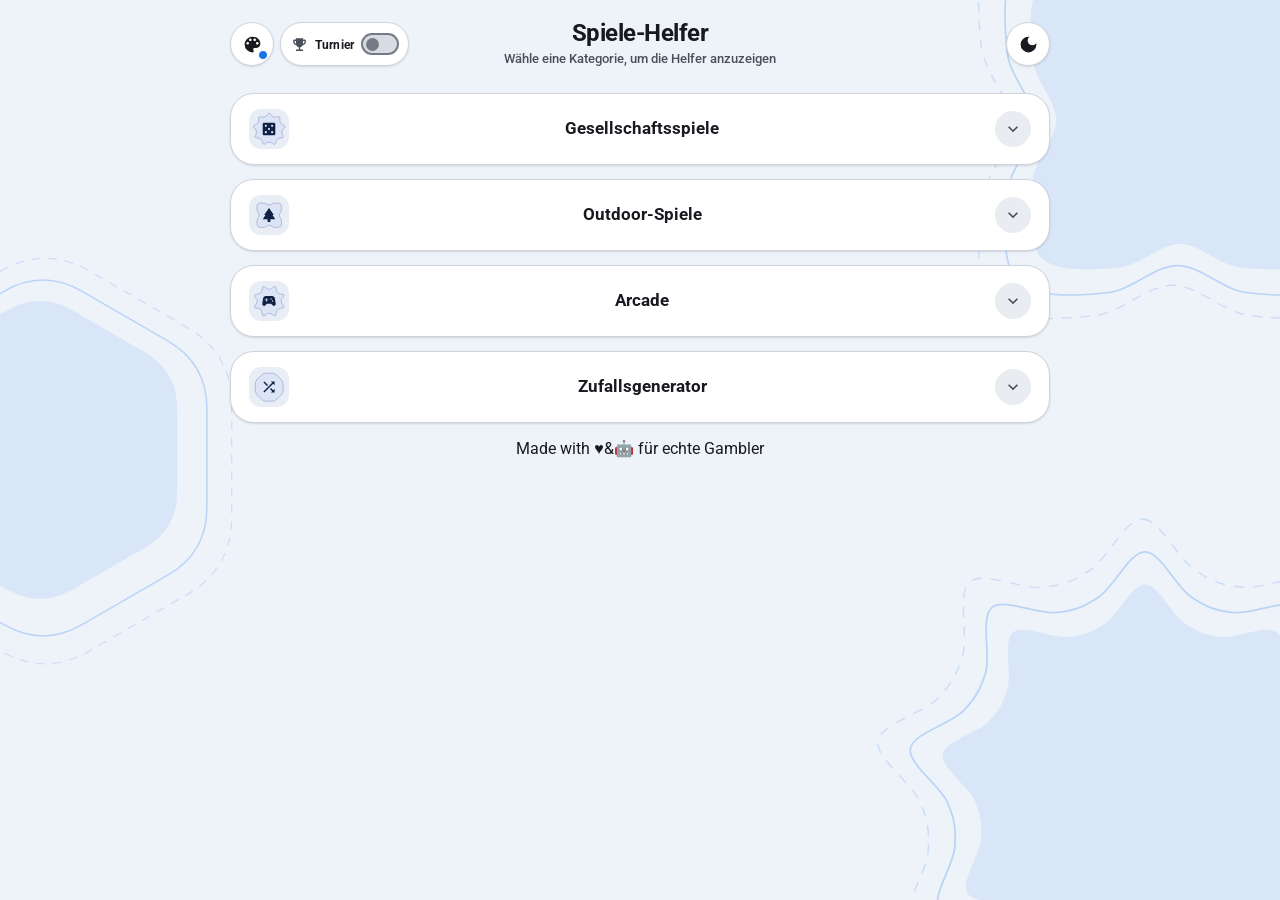
==== commit 5bf5700b: "Add files via upload" ====
--- a/index.html
+++ b/index.html
@@ -906,6 +906,10 @@
   </details>
 
 </div>
+
+<footer class="m3-dashboard-footer">
+  Made with ♥️&amp;🤖 für echte Gambler
+</footer>
 
 <!-- ==========================================================================
      HOCHENTWICKELTE HTML5 CANVAS VOLLBILD-PARTIKEL- & SPRITE-ENGINE
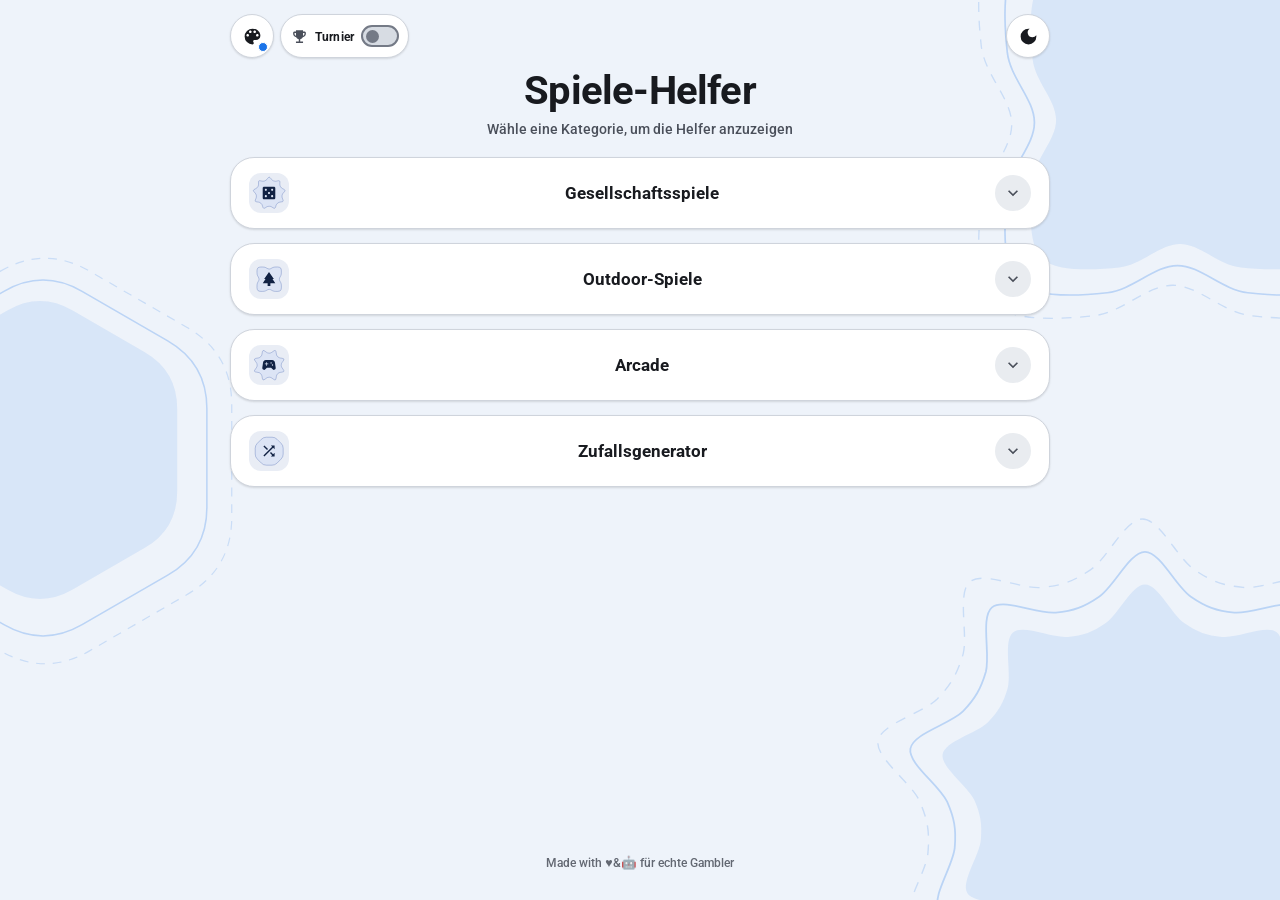
==== commit fb230047: "Add files via upload" ====
--- a/index.html
+++ b/index.html
@@ -13,9 +13,9 @@
   <link rel="preconnect" href="https://fonts.googleapis.com">
   <link rel="preconnect" href="https://fonts.gstatic.com" crossorigin>
   <link rel="manifest" href="manifest.json">
-  <link rel="stylesheet" href="styles.css">
-  <script src="theme.js"></script>
-  <script src="tournament.js"></script>
+  <link rel="stylesheet" href="styles.css?v=14.0">
+  <script src="theme.js?v=14.0"></script>
+  <script src="tournament.js?v=14.0"></script>
   <style>
     .container {
       width: 100%;
@@ -525,6 +525,85 @@
     .random-game-card.is-selected {
       animation: winnerPop 0.4s cubic-bezier(0.175, 0.885, 0.32, 1.275);
     }
+
+    /* Dashboard-Header: Buttons ganz oben, Überschrift & Untertitel exakt mittig */
+    .dashboard-header {
+      width: 100%;
+      display: flex;
+      flex-direction: column;
+      align-items: center;
+      padding: 0;
+      margin-bottom: 18px;
+      position: relative;
+      z-index: 50;
+    }
+
+    .dashboard-topbar {
+      width: 100%;
+      display: flex;
+      align-items: center;
+      justify-content: space-between;
+      gap: 10px;
+      margin-bottom: 8px;
+    }
+
+    .dashboard-title-block {
+      width: 100%;
+      text-align: center;
+      padding: 2px 4px 0 4px;
+    }
+
+    .dashboard-main-title {
+      font-family: var(--md-sys-typescale-header-font);
+      font-size: clamp(1.95rem, 5vw, 2.5rem);
+      font-weight: 700;
+      color: var(--md-sys-color-on-background);
+      letter-spacing: -0.02em;
+      line-height: 1.14;
+      text-align: center;
+      margin: 0;
+      width: 100%;
+    }
+
+    .dashboard-main-subtitle {
+      font-family: var(--md-sys-typescale-body-font);
+      font-size: 0.88rem;
+      font-weight: 500;
+      color: var(--md-sys-color-on-surface-variant);
+      margin: 5px 0 0 0;
+      text-align: center;
+      width: 100%;
+    }
+
+    @media (max-width: 440px) {
+      .dashboard-main-title {
+        font-size: 1.85rem;
+      }
+      .dashboard-main-subtitle {
+        font-size: 0.82rem;
+      }
+      .dashboard-topbar button.m3-icon-btn,
+      .dashboard-topbar button.m3-mode-switch-btn {
+        height: 40px;
+      }
+      .dashboard-topbar button.m3-icon-btn {
+        width: 40px;
+      }
+    }
+
+    .m3-dashboard-footer {
+      width: 100%;
+      max-width: 820px;
+      margin-top: auto;
+      padding: 26px 8px 4px 8px;
+      text-align: center;
+      font-size: 0.78rem;
+      font-weight: 500;
+      color: var(--md-sys-color-on-surface-variant);
+      opacity: 0.85;
+      position: relative;
+      z-index: 2;
+    }
   </style>
 </head>
 <body>
@@ -564,61 +643,63 @@
 <canvas id="fxCanvas" style="position:fixed; top:0; left:0; width:100vw; height:100vh; pointer-events:none; z-index:99999;"></canvas>
 
 <div class="container">
-  <header class="m3-top-app-bar m3-top-app-bar--dashboard">
-    <div class="m3-top-app-bar-left">
-      <div class="color-picker-wrap">
-        <button type="button" id="color-picker-btn" class="m3-icon-btn" onclick="toggleColorPopover(event)" aria-label="Farbschema wählen" aria-haspopup="true" aria-expanded="false" title="Farbschema ändern">
-          <svg viewBox="0 0 24 24" aria-hidden="true"><path d="M12 3a9 9 0 0 0 0 18c.83 0 1.5-.67 1.5-1.5 0-.39-.15-.74-.39-1.01-.23-.26-.38-.61-.38-.99 0-.83.67-1.5 1.5-1.5H16c2.76 0 5-2.24 5-5 0-4.42-4.03-8-9-8zm-5.5 9c-.83 0-1.5-.67-1.5-1.5S5.67 9 6.5 9 8 9.67 8 10.5 7.33 12 6.5 12zm3-4C8.67 8 8 7.33 8 6.5S8.67 5 9.5 5s1.5.67 1.5 1.5S10.33 8 9.5 8zm5 0c-.83 0-1.5-.67-1.5-1.5S13.67 5 14.5 5s1.5.67 1.5 1.5S15.33 8 14.5 8zm3 4c-.83 0-1.5-.67-1.5-1.5S16.67 9 17.5 9s1.5.67 1.5 1.5-.67 1.5-1.5 1.5z"/></svg>
-          <span class="color-swatch-dot" aria-hidden="true"></span>
+  <header class="dashboard-header">
+    <div class="dashboard-topbar">
+      <div class="m3-top-app-bar-left">
+        <div class="color-picker-wrap">
+          <button type="button" id="color-picker-btn" class="m3-icon-btn" onclick="toggleColorPopover(event)" aria-label="Farbschema wählen" aria-haspopup="true" aria-expanded="false" title="Farbschema ändern">
+            <svg viewBox="0 0 24 24" aria-hidden="true"><path d="M12 3a9 9 0 0 0 0 18c.83 0 1.5-.67 1.5-1.5 0-.39-.15-.74-.39-1.01-.23-.26-.38-.61-.38-.99 0-.83.67-1.5 1.5-1.5H16c2.76 0 5-2.24 5-5 0-4.42-4.03-8-9-8zm-5.5 9c-.83 0-1.5-.67-1.5-1.5S5.67 9 6.5 9 8 9.67 8 10.5 7.33 12 6.5 12zm3-4C8.67 8 8 7.33 8 6.5S8.67 5 9.5 5s1.5.67 1.5 1.5S10.33 8 9.5 8zm5 0c-.83 0-1.5-.67-1.5-1.5S13.67 5 14.5 5s1.5.67 1.5 1.5S15.33 8 14.5 8zm3 4c-.83 0-1.5-.67-1.5-1.5S16.67 9 17.5 9s1.5.67 1.5 1.5-.67 1.5-1.5 1.5z"/></svg>
+            <span class="color-swatch-dot" aria-hidden="true"></span>
+          </button>
+          <div id="color-popover" class="color-popover hidden" role="menu" aria-label="M3 Farbschema auswählen">
+            <div class="color-popover-title">Farbschema (M3)</div>
+            <button type="button" class="color-option-btn" data-accent="blue" onclick="pickAccentColor('blue')" role="menuitemradio">
+              <span class="color-option-swatch" style="background-color:#1a73e8;"></span>
+              <span>Calm Blue</span>
+              <span class="color-option-check"></span>
+            </button>
+            <button type="button" class="color-option-btn" data-accent="sage" onclick="pickAccentColor('sage')" role="menuitemradio">
+              <span class="color-option-swatch" style="background-color:#2b6e4d;"></span>
+              <span>Salbeigrün</span>
+              <span class="color-option-check"></span>
+            </button>
+            <button type="button" class="color-option-btn" data-accent="indigo" onclick="pickAccentColor('indigo')" role="menuitemradio">
+              <span class="color-option-swatch" style="background-color:#4355b9;"></span>
+              <span>Deep Indigo</span>
+              <span class="color-option-check"></span>
+            </button>
+            <button type="button" class="color-option-btn" data-accent="terracotta" onclick="pickAccentColor('terracotta')" role="menuitemradio">
+              <span class="color-option-swatch" style="background-color:#a34a36;"></span>
+              <span>Terrakotta</span>
+              <span class="color-option-check"></span>
+            </button>
+            <button type="button" class="color-option-btn" data-accent="plum" onclick="pickAccentColor('plum')" role="menuitemradio">
+              <span class="color-option-swatch" style="background-color:#7a4988;"></span>
+              <span>Pflaume</span>
+              <span class="color-option-check"></span>
+            </button>
+          </div>
+        </div>
+
+        <button type="button" id="tournament-mode-toggle" class="m3-mode-switch-btn" role="switch" aria-checked="false" onclick="handleTournamentModeToggle()" aria-label="Urlaub-/Turniermodus aktivieren" title="Urlaub-/Turniermodus (AUS = Gelegenheitsspiel)">
+          <svg class="m3-mode-switch-icon" viewBox="0 0 24 24" aria-hidden="true"><path d="M19 5h-2V3H7v2H5c-1.1 0-2 .9-2 2v1c0 2.55 1.92 4.63 4.39 4.94.63 1.5 1.98 2.63 3.61 2.96V19H7v2h10v-2h-4v-3.1c1.63-.33 2.98-1.46 3.61-2.96C19.08 12.63 21 10.55 21 8V7c0-1.1-.9-2-2-2zM5 8V7h2v3.82C5.84 10.4 5 9.3 5 8zm14 0c0 1.3-.84 2.4-2 2.82V7h2v1z"/></svg>
+          <span class="m3-mode-switch-label">Turnier</span>
+          <span class="m3-switch-track" aria-hidden="true">
+            <span class="m3-switch-thumb">
+              <svg viewBox="0 0 24 24"><path d="M9 16.17L4.83 12l-1.42 1.41L9 19 21 7l-1.41-1.41z"/></svg>
+            </span>
+          </span>
         </button>
-        <div id="color-popover" class="color-popover hidden" role="menu" aria-label="M3 Farbschema auswählen">
-          <div class="color-popover-title">Farbschema (M3)</div>
-          <button type="button" class="color-option-btn" data-accent="blue" onclick="pickAccentColor('blue')" role="menuitemradio">
-            <span class="color-option-swatch" style="background-color:#1a73e8;"></span>
-            <span>Calm Blue</span>
-            <span class="color-option-check"></span>
-          </button>
-          <button type="button" class="color-option-btn" data-accent="sage" onclick="pickAccentColor('sage')" role="menuitemradio">
-            <span class="color-option-swatch" style="background-color:#2b6e4d;"></span>
-            <span>Salbeigrün</span>
-            <span class="color-option-check"></span>
-          </button>
-          <button type="button" class="color-option-btn" data-accent="indigo" onclick="pickAccentColor('indigo')" role="menuitemradio">
-            <span class="color-option-swatch" style="background-color:#4355b9;"></span>
-            <span>Deep Indigo</span>
-            <span class="color-option-check"></span>
-          </button>
-          <button type="button" class="color-option-btn" data-accent="terracotta" onclick="pickAccentColor('terracotta')" role="menuitemradio">
-            <span class="color-option-swatch" style="background-color:#a34a36;"></span>
-            <span>Terrakotta</span>
-            <span class="color-option-check"></span>
-          </button>
-          <button type="button" class="color-option-btn" data-accent="plum" onclick="pickAccentColor('plum')" role="menuitemradio">
-            <span class="color-option-swatch" style="background-color:#7a4988;"></span>
-            <span>Pflaume</span>
-            <span class="color-option-check"></span>
-          </button>
-        </div>
       </div>
-
-      <button type="button" id="tournament-mode-toggle" class="m3-mode-switch-btn" role="switch" aria-checked="false" onclick="handleTournamentModeToggle()" aria-label="Urlaub-/Turniermodus aktivieren" title="Urlaub-/Turniermodus (AUS = Gelegenheitsspiel)">
-        <svg class="m3-mode-switch-icon" viewBox="0 0 24 24" aria-hidden="true"><path d="M19 5h-2V3H7v2H5c-1.1 0-2 .9-2 2v1c0 2.55 1.92 4.63 4.39 4.94.63 1.5 1.98 2.63 3.61 2.96V19H7v2h10v-2h-4v-3.1c1.63-.33 2.98-1.46 3.61-2.96C19.08 12.63 21 10.55 21 8V7c0-1.1-.9-2-2-2zM5 8V7h2v3.82C5.84 10.4 5 9.3 5 8zm14 0c0 1.3-.84 2.4-2 2.82V7h2v1z"/></svg>
-        <span class="m3-mode-switch-label">Turnier</span>
-        <span class="m3-switch-track" aria-hidden="true">
-          <span class="m3-switch-thumb">
-            <svg viewBox="0 0 24 24"><path d="M9 16.17L4.83 12l-1.42 1.41L9 19 21 7l-1.41-1.41z"/></svg>
-          </span>
-        </span>
+      <button type="button" class="m3-icon-btn" onclick="toggleTheme()" aria-label="Darstellung umschalten" title="Light/Dark Mode umschalten">
+        <svg class="icon-sun" viewBox="0 0 24 24" aria-hidden="true"><path d="M12 7c-2.76 0-5 2.24-5 5s2.24 5 5 5 5-2.24 5-5-2.24-5-5-5zM2 13h2c.55 0 1-.45 1-1s-.45-1-1-1H2c-.55 0-1 .45-1 1s.45 1 1 1zm18 0h2c.55 0 1-.45 1-1s-.45-1-1-1h-2c-.55 0-1 .45-1 1s.45 1 1 1zM11 2v2c0 .55.45 1 1 1s1-.45 1-1V2c0-.55-.45-1-1-1s-1 .45-1 1zm0 18v2c0 .55.45 1 1 1s1-.45 1-1v-2c0-.55-.45-1-1-1s-1 .45-1 1zM5.99 4.58a.996.996 0 0 0-1.41 0 .996.996 0 0 0 0 1.41l1.06 1.06c.39.39 1.03.39 1.41 0s.39-1.03 0-1.41L5.99 4.58zm12.37 12.37a.996.996 0 0 0-1.41 0 .996.996 0 0 0 0 1.41l1.06 1.06c.39.39 1.03.39 1.41 0a.996.996 0 0 0 0-1.41l-1.06-1.06zm1.06-10.96a.996.996 0 0 0 0-1.41.996.996 0 0 0-1.41 0l-1.06 1.06c-.39.39-.39 1.03 0 1.41s1.03.39 1.41 0l1.06-1.06zM7.05 18.36a.996.996 0 0 0 0-1.41.996.996 0 0 0-1.41 0l-1.06 1.06c-.39.39-.39 1.03 0 1.41s1.03.39 1.41 0l1.06-1.06z"/></svg>
+        <svg class="icon-moon" viewBox="0 0 24 24" aria-hidden="true"><path d="M12 3a9 9 0 1 0 9 9c0-.46-.04-.92-.1-1.36a5.389 5.389 0 0 1-4.4 2.26 5.403 5.403 0 0 1-3.14-9.8c-.44-.06-.9-.1-1.36-.1z"/></svg>
       </button>
     </div>
-    <div class="m3-top-app-bar-title-group">
-      <h1 class="m3-top-app-bar-title">Spiele-Helfer</h1>
-      <p class="m3-top-app-bar-subtitle">Wähle eine Kategorie, um die Helfer anzuzeigen</p>
+    <div class="dashboard-title-block">
+      <h1 class="dashboard-main-title">Spiele-Helfer</h1>
+      <p class="dashboard-main-subtitle">Wähle eine Kategorie, um die Helfer anzuzeigen</p>
     </div>
-    <button type="button" class="m3-icon-btn" onclick="toggleTheme()" aria-label="Darstellung umschalten" title="Light/Dark Mode umschalten">
-      <svg class="icon-sun" viewBox="0 0 24 24" aria-hidden="true"><path d="M12 7c-2.76 0-5 2.24-5 5s2.24 5 5 5 5-2.24 5-5-2.24-5-5-5zM2 13h2c.55 0 1-.45 1-1s-.45-1-1-1H2c-.55 0-1 .45-1 1s.45 1 1 1zm18 0h2c.55 0 1-.45 1-1s-.45-1-1-1h-2c-.55 0-1 .45-1 1s.45 1 1 1zM11 2v2c0 .55.45 1 1 1s1-.45 1-1V2c0-.55-.45-1-1-1s-1 .45-1 1zm0 18v2c0 .55.45 1 1 1s1-.45 1-1v-2c0-.55-.45-1-1-1s-1 .45-1 1zM5.99 4.58a.996.996 0 0 0-1.41 0 .996.996 0 0 0 0 1.41l1.06 1.06c.39.39 1.03.39 1.41 0s.39-1.03 0-1.41L5.99 4.58zm12.37 12.37a.996.996 0 0 0-1.41 0 .996.996 0 0 0 0 1.41l1.06 1.06c.39.39 1.03.39 1.41 0a.996.996 0 0 0 0-1.41l-1.06-1.06zm1.06-10.96a.996.996 0 0 0 0-1.41.996.996 0 0 0-1.41 0l-1.06 1.06c-.39.39-.39 1.03 0 1.41s1.03.39 1.41 0l1.06-1.06zM7.05 18.36a.996.996 0 0 0 0-1.41.996.996 0 0 0-1.41 0l-1.06 1.06c-.39.39-.39 1.03 0 1.41s1.03.39 1.41 0l1.06-1.06z"/></svg>
-      <svg class="icon-moon" viewBox="0 0 24 24" aria-hidden="true"><path d="M12 3a9 9 0 1 0 9 9c0-.46-.04-.92-.1-1.36a5.389 5.389 0 0 1-4.4 2.26 5.403 5.403 0 0 1-3.14-9.8c-.44-.06-.9-.1-1.36-.1z"/></svg>
-    </button>
   </header>
 
   <!-- 0. Spieler- und Turnierverwaltung (nur im Urlaub-/Turniermodus sichtbar) -->
@@ -2625,7 +2706,18 @@
 <script>
   if ('serviceWorker' in navigator) {
     window.addEventListener('load', () => {
-      navigator.serviceWorker.register('./sw.js').catch(() => {});
+      const hadController = !!navigator.serviceWorker.controller;
+      let refreshing = false;
+      navigator.serviceWorker.addEventListener('controllerchange', () => {
+        if (!hadController || refreshing) return;
+        if (sessionStorage.getItem('sw_reloaded_v14') === '1') return;
+        sessionStorage.setItem('sw_reloaded_v14', '1');
+        refreshing = true;
+        window.location.reload();
+      });
+      navigator.serviceWorker.register('./sw.js?v=14.0', { updateViaCache: 'none' })
+        .then((reg) => { reg.update().catch(() => {}); })
+        .catch(() => {});
     });
   }
 </script>
